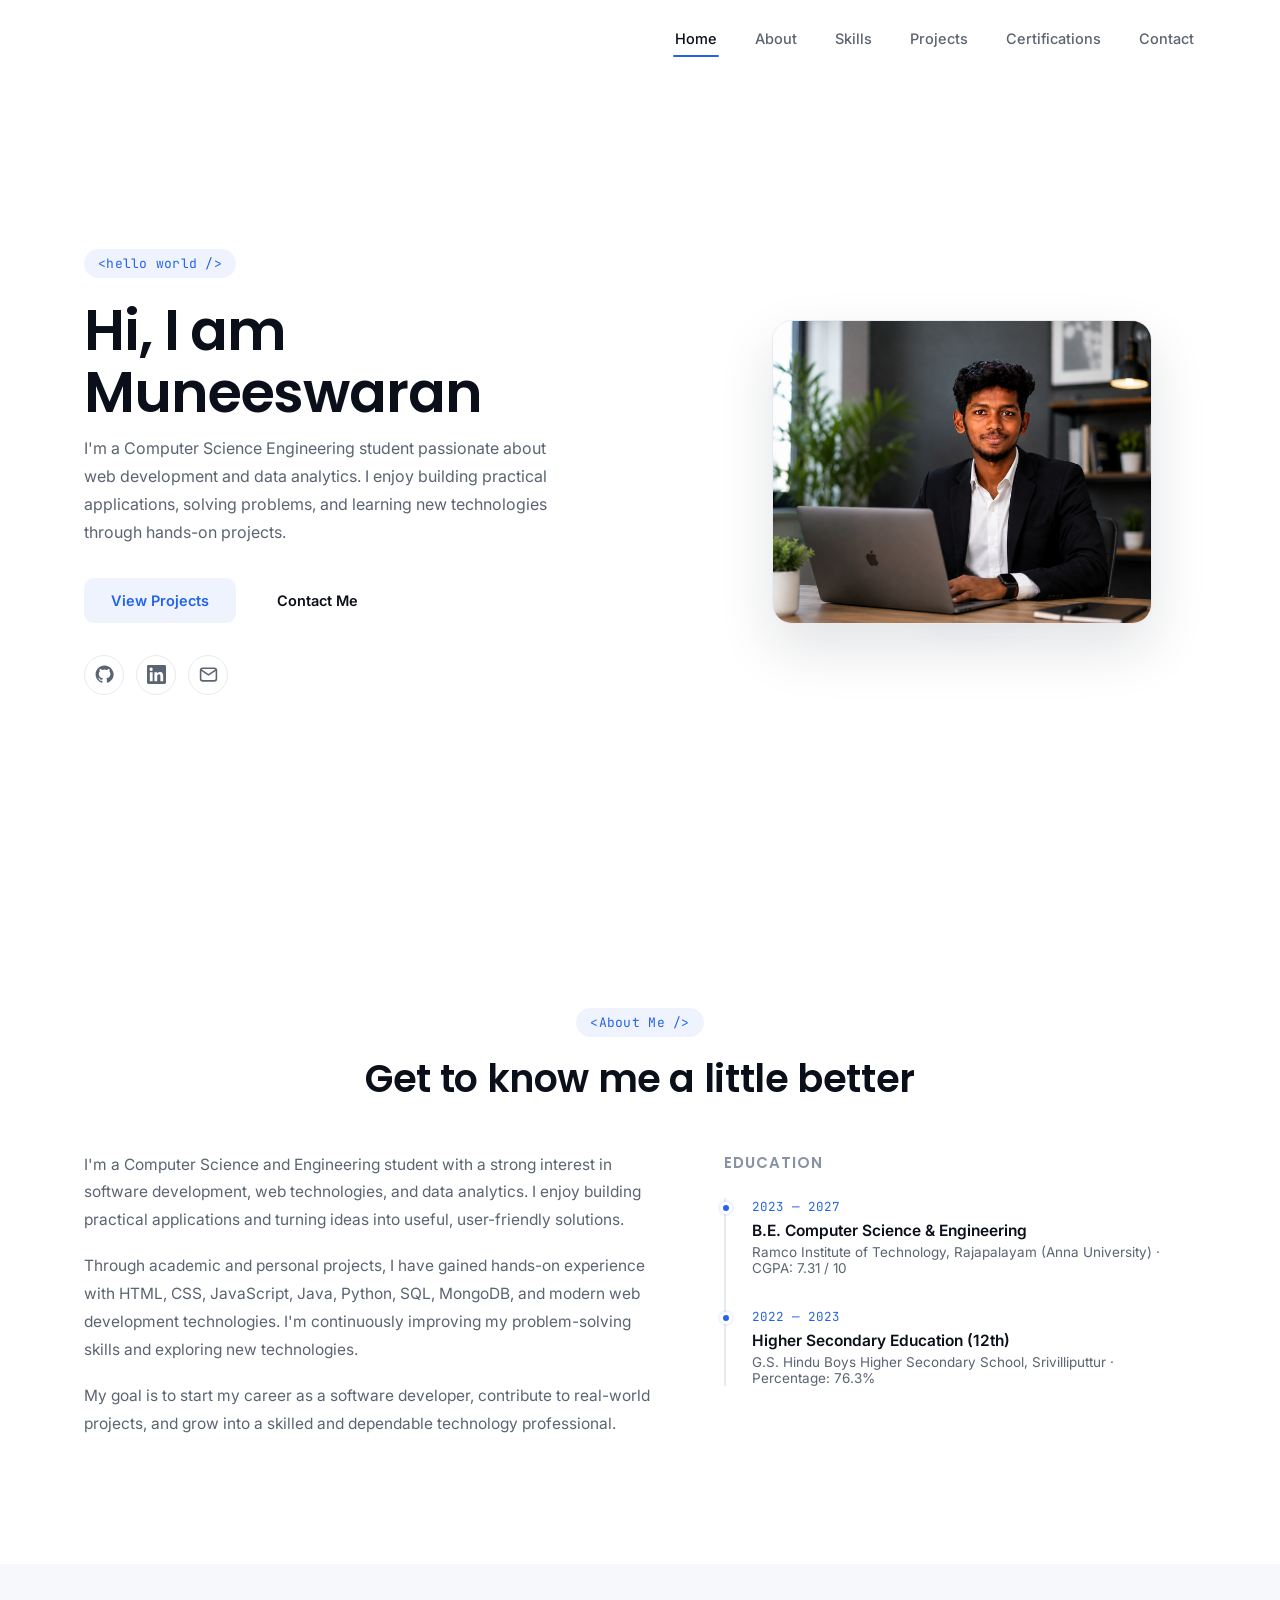
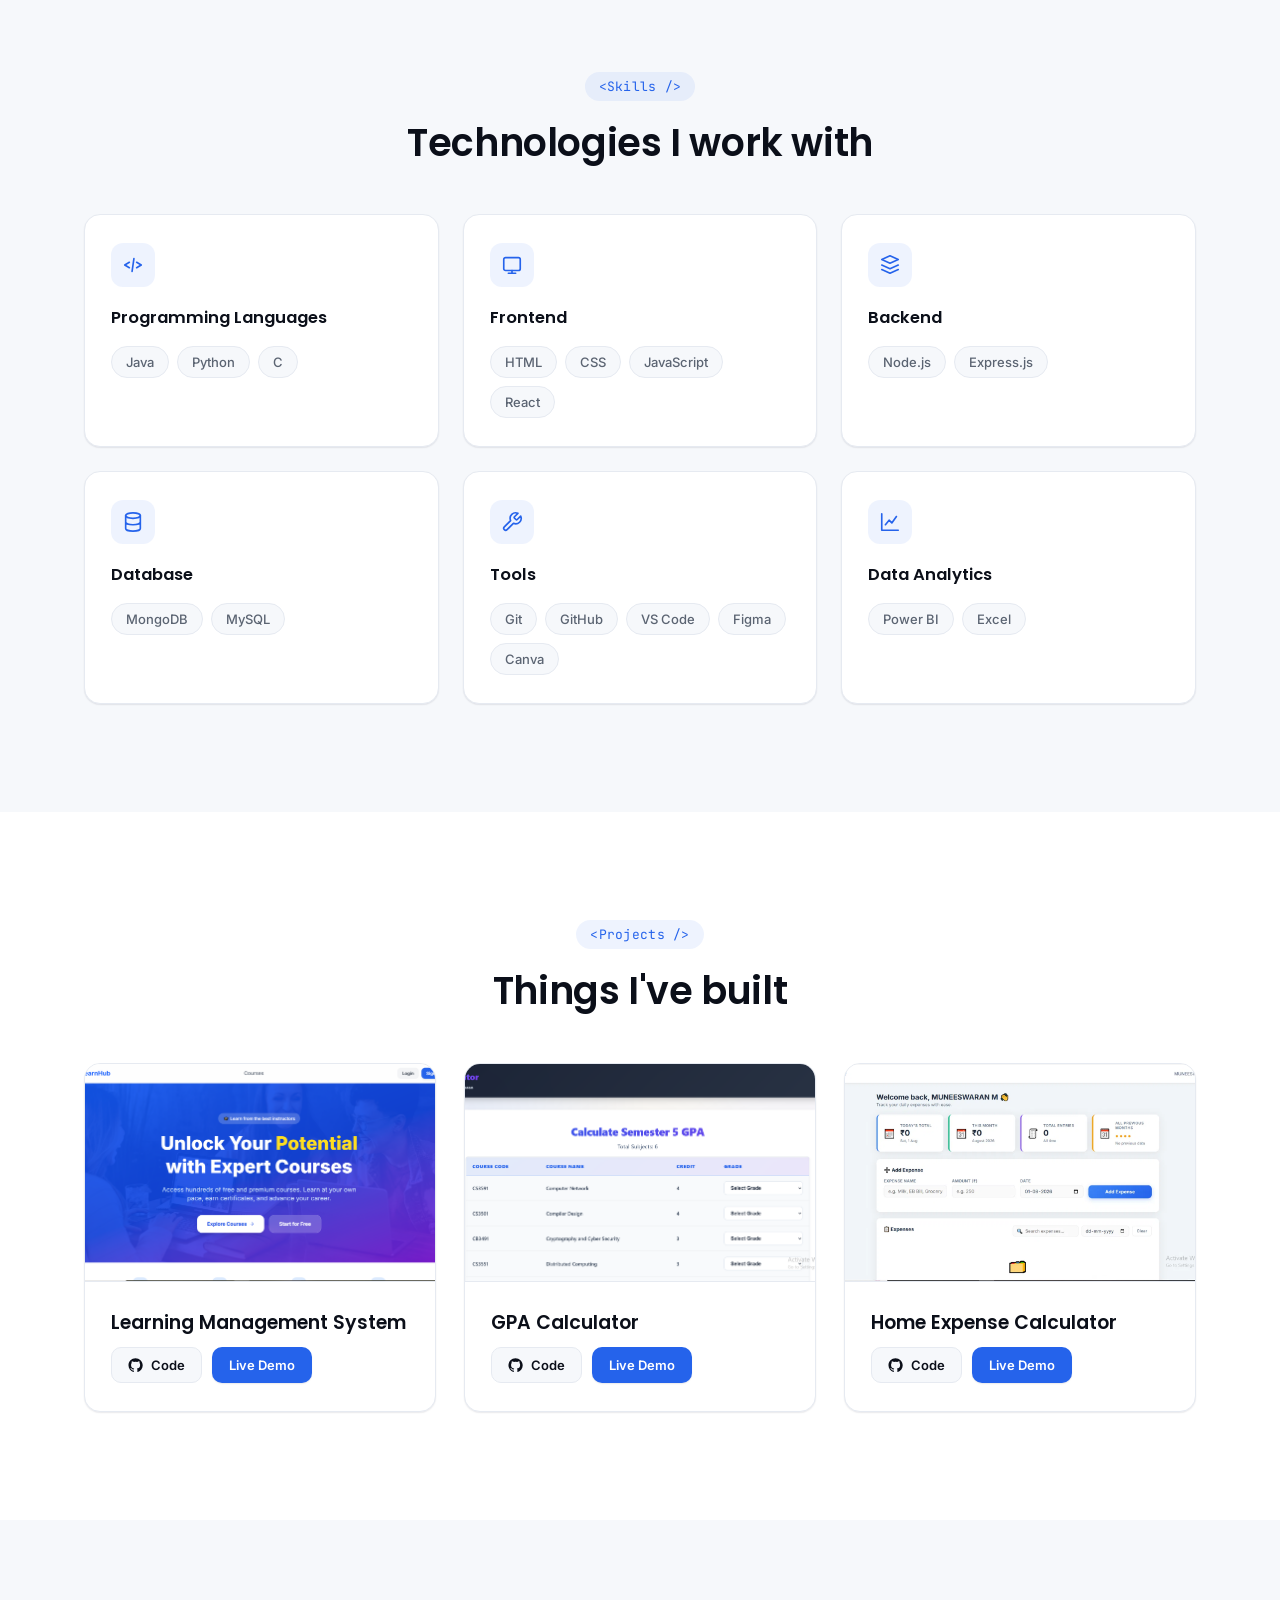
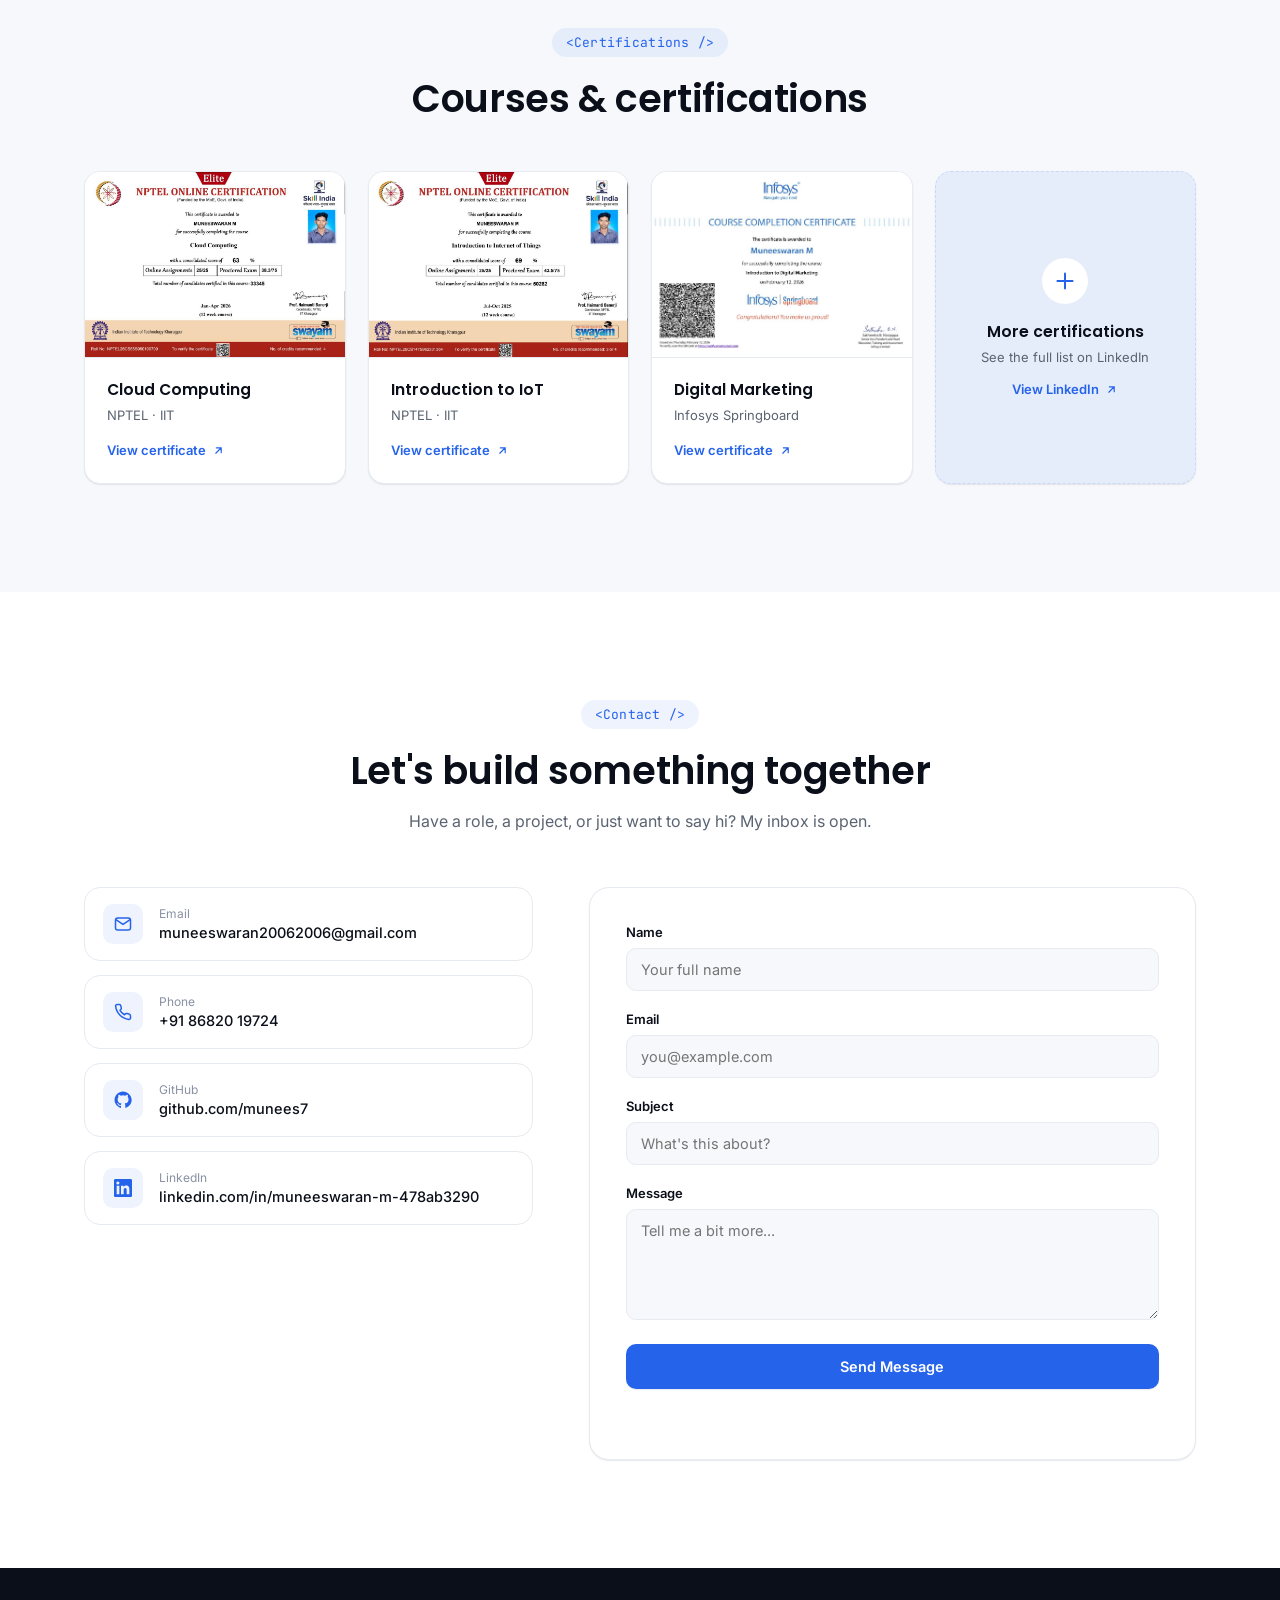
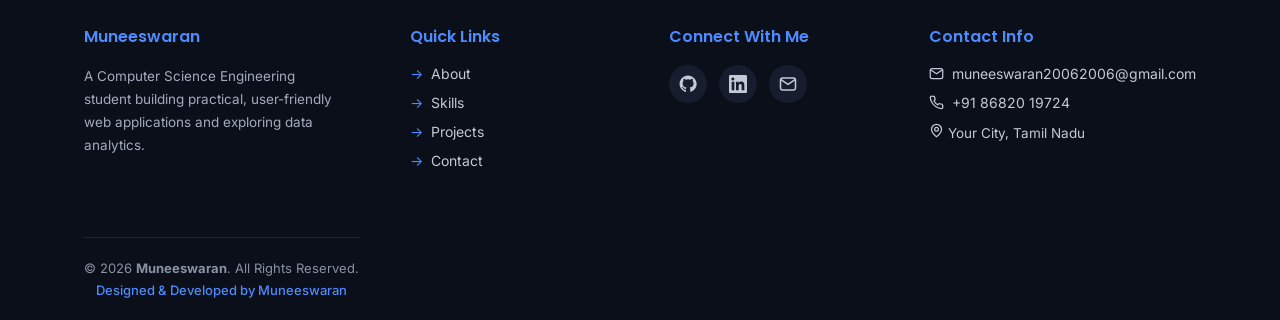
==== portfolio/index.html @ e427db80 "Add portfolio website files" ====
<!DOCTYPE html>
<html lang="en">
<head>
<meta charset="UTF-8">
<meta name="viewport" content="width=device-width, initial-scale=1.0">
<title>Muneeswaran — Full Stack Developer & CSE Student</title>
<meta name="description" content="Portfolio of Muneeswaran, a Computer Science Engineering student and Full Stack Developer working with Java, the MERN stack, and SQL. Explore projects, skills, and certifications.">
<meta name="keywords" content="Muneeswaran, Full Stack Developer, MERN Stack, Java Developer, CSE Student Portfolio">
<meta name="author" content="Muneeswaran">
<meta property="og:title" content="Muneeswaran — Full Stack Developer">
<meta property="og:description" content="Computer Science Engineering student and Full Stack Developer building modern, scalable web applications.">
<meta property="og:type" content="website">

<!-- Fonts -->
<link rel="preconnect" href="https://fonts.googleapis.com">
<link rel="preconnect" href="https://fonts.gstatic.com" crossorigin>
<link href="https://fonts.googleapis.com/css2?family=Poppins:wght@500;600;700&family=Inter:wght@400;500;600;700&family=JetBrains+Mono:wght@400;500&display=swap" rel="stylesheet">

<link rel="icon" href="assets/img/favicon.svg" type="image/svg+xml">
<link rel="stylesheet" href="css/style.css">
</head>
<body>

<!-- Skip link for accessibility -->
<a href="#home" class="skip-link">Skip to content</a>

<!-- ============ NAVBAR ============ -->
<header class="navbar" id="navbar">
  <nav class="nav container">
    <button class="nav-toggle" id="navToggle" aria-label="Toggle navigation menu" aria-expanded="false" aria-controls="navLinks">
      <span></span><span></span><span></span>
    </button>

    <ul class="nav-links" id="navLinks">
      <li><a href="#home" class="nav-link" data-nav>Home</a></li>
      <li><a href="#about" class="nav-link" data-nav>About</a></li>
      <li><a href="#skills" class="nav-link" data-nav>Skills</a></li>
      <li><a href="#projects" class="nav-link" data-nav>Projects</a></li>
      <li><a href="#certifications" class="nav-link" data-nav>Certifications</a></li>
      <li><a href="#contact" class="nav-link" data-nav>Contact</a></li>
    </ul>
  </nav>
</header>

<main id="content">

  <!-- ============ HOME / HERO ============ -->
  <section id="home" class="hero">
    <div class="container hero-grid">
      <div class="hero-content reveal">
        <p class="eyebrow">&lt;hello world /&gt;</p>
        <h1 class="hero-title">Hi, I am Muneeswaran</h1>
        <p class="hero-intro">I'm a Computer Science Engineering student passionate about web development and data analytics. I enjoy building practical applications, solving problems, and learning new technologies through hands-on projects.</p>

        <div class="hero-actions">
          <a href="#projects" class="btn btn-soft">View Projects</a>
          <a href="#contact" class="btn btn-outline">Contact Me</a>
        </div>

        <div class="social-row" aria-label="Social links">
          <a href="https://github.com/munees7" target="_blank" rel="noopener noreferrer" class="social-icon" aria-label="GitHub profile">
            <svg width="19" height="19" viewBox="0 0 24 24" fill="currentColor"><path d="M12 .5C5.73.5.75 5.48.75 11.75c0 5.02 3.26 9.27 7.77 10.77.57.1.78-.25.78-.55v-2.15c-3.16.69-3.83-1.34-3.83-1.34-.52-1.32-1.26-1.67-1.26-1.67-1.03-.7.08-.69.08-.69 1.14.08 1.74 1.17 1.74 1.17 1.01 1.73 2.65 1.23 3.29.94.1-.73.4-1.23.72-1.51-2.52-.29-5.17-1.26-5.17-5.6 0-1.24.44-2.25 1.17-3.04-.12-.29-.51-1.45.11-3.02 0 0 .96-.31 3.14 1.16a10.9 10.9 0 0 1 5.72 0c2.18-1.47 3.14-1.16 3.14-1.16.62 1.57.23 2.73.11 3.02.73.79 1.17 1.8 1.17 3.04 0 4.35-2.65 5.31-5.18 5.59.41.35.77 1.04.77 2.1v3.11c0 .3.2.66.79.55 4.5-1.5 7.76-5.75 7.76-10.77C23.25 5.48 18.27.5 12 .5Z"/></svg>
          </a>
          <a href="https://www.linkedin.com/in/muneeswaran-m-478ab3290" target="_blank" rel="noopener noreferrer" class="social-icon" aria-label="LinkedIn profile" title="Opens LinkedIn — sign in if prompted to view">
            <svg width="19" height="19" viewBox="0 0 24 24" fill="currentColor"><path d="M20.45 20.45h-3.56v-5.57c0-1.33-.02-3.04-1.85-3.04-1.86 0-2.14 1.45-2.14 2.94v5.67H9.34V9h3.42v1.56h.05c.48-.9 1.64-1.85 3.38-1.85 3.6 0 4.27 2.37 4.27 5.46v6.28ZM5.34 7.43a2.07 2.07 0 1 1 0-4.13 2.07 2.07 0 0 1 0 4.13ZM7.12 20.45H3.56V9h3.56v11.45ZM22.22 0H1.77C.8 0 0 .78 0 1.75v20.5C0 23.22.8 24 1.77 24h20.45c.98 0 1.78-.78 1.78-1.75V1.75C24 .78 23.2 0 22.22 0Z"/></svg>
          </a>
          <a href="mailto:muneeswaran20062006@gmail.com" class="social-icon" aria-label="Send an email">
            <svg width="19" height="19" viewBox="0 0 24 24" fill="none" stroke="currentColor" stroke-width="2" stroke-linecap="round" stroke-linejoin="round"><rect x="2" y="4" width="20" height="16" rx="3"/><path d="m3 6.5 9 6 9-6"/></svg>
          </a>
        </div>
      </div>

      <div class="hero-visual reveal">
        <div class="portrait-frame">
          <div class="portrait-blob" aria-hidden="true"></div>
          <div class="portrait-card">
            <img src="muneeswaran image.png" alt="Portrait of Muneeswaran" class="portrait-img">
          </div>
        </div>
      </div>
    </div>
  </section>

  <!-- ============ ABOUT ============ -->
  <section id="about" class="section">
    <div class="container">
      <p class="eyebrow center">&lt;About Me /&gt;</p>
      <h2 class="section-title center">Get to know me a little better</h2>

      <div class="about-grid">
        <div class="about-text reveal">
          <p>I'm a Computer Science and Engineering student with a strong interest in software development, web technologies, and data analytics. I enjoy building practical applications and turning ideas into useful, user-friendly solutions.</p>
          <p>Through academic and personal projects, I have gained hands-on experience with HTML, CSS, JavaScript, Java, Python, SQL, MongoDB, and modern web development technologies. I'm continuously improving my problem-solving skills and exploring new technologies.</p>
          <p>My goal is to start my career as a software developer, contribute to real-world projects, and grow into a skilled and dependable technology professional.</p>
        </div>

        <div class="about-timeline reveal">
          <h3 class="timeline-heading">Education</h3>
          <ol class="timeline">
            <li class="timeline-item">
              <span class="timeline-dot"></span>
              <div class="timeline-content">
                <p class="timeline-date">2023 — 2027</p>
                <p class="timeline-title">B.E. Computer Science &amp; Engineering</p>
                <p class="timeline-sub">Ramco Institute of Technology, Rajapalayam (Anna University) &middot; CGPA: 7.31 / 10</p>
              </div>
            </li>
            <li class="timeline-item">
              <span class="timeline-dot"></span>
              <div class="timeline-content">
                <p class="timeline-date">2022 — 2023</p>
                <p class="timeline-title">Higher Secondary Education (12th)</p>
                <p class="timeline-sub">G.S. Hindu Boys Higher Secondary School, Srivilliputtur &middot; Percentage: 76.3%</p>
              </div>
            </li>

          </ol>
        </div>
      </div>
    </div>
  </section>

  <!-- ============ SKILLS ============ -->
  <section id="skills" class="section section-alt">
    <div class="container">
      <p class="eyebrow center">&lt;Skills /&gt;</p>
      <h2 class="section-title center">Technologies I work with</h2>

      <div class="skills-grid">
        <div class="skill-card reveal">
          <div class="skill-icon">
            <svg width="22" height="22" viewBox="0 0 24 24" fill="none" stroke="currentColor" stroke-width="1.8" stroke-linecap="round" stroke-linejoin="round"><path d="m8 9-5 3 5 3M16 9l5 3-5 3M13 5l-2 14"/></svg>
          </div>
          <h3 class="skill-cat">Programming Languages</h3>
          <div class="tag-row">
            <span class="chip">Java</span>
            <span class="chip">Python</span>
            <span class="chip">C</span>
          </div>
        </div>

        <div class="skill-card reveal">
          <div class="skill-icon">
            <svg width="22" height="22" viewBox="0 0 24 24" fill="none" stroke="currentColor" stroke-width="1.8" stroke-linecap="round" stroke-linejoin="round"><rect x="3" y="4" width="18" height="14" rx="2"/><path d="M8 21h8M12 18v3"/></svg>
          </div>
          <h3 class="skill-cat">Frontend</h3>
          <div class="tag-row">
            <span class="chip">HTML</span>
            <span class="chip">CSS</span>
            <span class="chip">JavaScript</span>
            <span class="chip">React</span>
          </div>
        </div>

        <div class="skill-card reveal">
          <div class="skill-icon">
            <svg width="22" height="22" viewBox="0 0 24 24" fill="none" stroke="currentColor" stroke-width="1.8" stroke-linecap="round" stroke-linejoin="round"><path d="M12 2 3 6l9 4 9-4-9-4ZM3 12l9 4 9-4M3 17l9 4 9-4"/></svg>
          </div>
          <h3 class="skill-cat">Backend</h3>
          <div class="tag-row">
            <span class="chip">Node.js</span>
            <span class="chip">Express.js</span>
          </div>
        </div>

        <div class="skill-card reveal">
          <div class="skill-icon">
            <svg width="22" height="22" viewBox="0 0 24 24" fill="none" stroke="currentColor" stroke-width="1.8" stroke-linecap="round" stroke-linejoin="round"><ellipse cx="12" cy="5" rx="8" ry="3"/><path d="M4 5v14c0 1.66 3.58 3 8 3s8-1.34 8-3V5M4 12c0 1.66 3.58 3 8 3s8-1.34 8-3"/></svg>
          </div>
          <h3 class="skill-cat">Database</h3>
          <div class="tag-row">
            <span class="chip">MongoDB</span>
            <span class="chip">MySQL</span>
          </div>
        </div>

        <div class="skill-card reveal">
          <div class="skill-icon">
            <svg width="22" height="22" viewBox="0 0 24 24" fill="none" stroke="currentColor" stroke-width="1.8" stroke-linecap="round" stroke-linejoin="round"><path d="M14.7 6.3a1 1 0 0 0 0 1.4l1.6 1.6a1 1 0 0 0 1.4 0l3.77-3.77a6 6 0 0 1-7.94 7.94l-6.91 6.91a2.12 2.12 0 0 1-3-3l6.91-6.91a6 6 0 0 1 7.94-7.94Z"/></svg>
          </div>
          <h3 class="skill-cat">Tools</h3>
          <div class="tag-row">
            <span class="chip">Git</span>
            <span class="chip">GitHub</span>
            <span class="chip">VS Code</span>
            <span class="chip">Figma</span>
            <span class="chip">Canva</span>
          </div>
        </div>

        <div class="skill-card reveal">
          <div class="skill-icon">
            <svg width="22" height="22" viewBox="0 0 24 24" fill="none" stroke="currentColor" stroke-width="1.8" stroke-linecap="round" stroke-linejoin="round"><path d="M3 3v18h18M7 15l4-5 3 3 5-7"/></svg>
          </div>
          <h3 class="skill-cat">Data Analytics</h3>
          <div class="tag-row">
            <span class="chip">Power BI</span>
            <span class="chip">Excel</span>
          </div>
        </div>
      </div>
    </div>
  </section>

  <!-- ============ PROJECTS ============ -->
  <section id="projects" class="section">
    <div class="container">
      <p class="eyebrow center">&lt;Projects /&gt;</p>
      <h2 class="section-title center">Things I've built</h2>

      <div class="projects-grid">

        <article class="project-card reveal">
          <div class="project-thumb">
            <img src="assets/img/online-learing-project.png" alt="Screenshot of the Learning Management System project" loading="lazy">
          </div>
          <div class="project-body">
            <h3 class="project-title">Learning Management System</h3>
            <div class="project-links">
              <a href="https://github.com/munees7/online-learning-management-system" target="_blank" rel="noopener noreferrer" class="btn btn-ghost btn-sm">
                <svg width="15" height="15" viewBox="0 0 24 24" fill="currentColor"><path d="M12 .5C5.73.5.75 5.48.75 11.75c0 5.02 3.26 9.27 7.77 10.77.57.1.78-.25.78-.55v-2.15c-3.16.69-3.83-1.34-3.83-1.34-.52-1.32-1.26-1.67-1.26-1.67-1.03-.7.08-.69.08-.69 1.14.08 1.74 1.17 1.74 1.17 1.01 1.73 2.65 1.23 3.29.94.1-.73.4-1.23.72-1.51-2.52-.29-5.17-1.26-5.17-5.6 0-1.24.44-2.25 1.17-3.04-.12-.29-.51-1.45.11-3.02 0 0 .96-.31 3.14 1.16a10.9 10.9 0 0 1 5.72 0c2.18-1.47 3.14-1.16 3.14-1.16.62 1.57.23 2.73.11 3.02.73.79 1.17 1.8 1.17 3.04 0 4.35-2.65 5.31-5.18 5.59.41.35.77 1.04.77 2.1v3.11c0 .3.2.66.79.55 4.5-1.5 7.76-5.75 7.76-10.77C23.25 5.48 18.27.5 12 .5Z"/></svg>
                Code
              </a>
              <a href="https://online-learning-management-system-topaz.vercel.app/" target="_blank" rel="noopener noreferrer" class="btn btn-primary btn-sm">Live Demo</a>
            </div>
          </div>
        </article>

        <article class="project-card reveal">
          <div class="project-thumb">
            <img src="assets/img/project-gpa-calc.jpg" alt="Screenshot of the Anna University GPA Calculator app" loading="lazy">
          </div>
          <div class="project-body">
            <h3 class="project-title">GPA Calculator</h3>
            <div class="project-links">
              <a href="https://github.com/munees7" target="_blank" rel="noopener noreferrer" class="btn btn-ghost btn-sm">
                <svg width="15" height="15" viewBox="0 0 24 24" fill="currentColor"><path d="M12 .5C5.73.5.75 5.48.75 11.75c0 5.02 3.26 9.27 7.77 10.77.57.1.78-.25.78-.55v-2.15c-3.16.69-3.83-1.34-3.83-1.34-.52-1.32-1.26-1.67-1.26-1.67-1.03-.7.08-.69.08-.69 1.14.08 1.74 1.17 1.74 1.17 1.01 1.73 2.65 1.23 3.29.94.1-.73.4-1.23.72-1.51-2.52-.29-5.17-1.26-5.17-5.6 0-1.24.44-2.25 1.17-3.04-.12-.29-.51-1.45.11-3.02 0 0 .96-.31 3.14 1.16a10.9 10.9 0 0 1 5.72 0c2.18-1.47 3.14-1.16 3.14-1.16.62 1.57.23 2.73.11 3.02.73.79 1.17 1.8 1.17 3.04 0 4.35-2.65 5.31-5.18 5.59.41.35.77 1.04.77 2.1v3.11c0 .3.2.66.79.55 4.5-1.5 7.76-5.75 7.76-10.77C23.25 5.48 18.27.5 12 .5Z"/></svg>
                Code
              </a>
              <a href="https://gpacalculatorrit.netlify.app/" target="_blank" rel="noopener noreferrer" class="btn btn-primary btn-sm">Live Demo</a>
            </div>
          </div>
        </article>

        <article class="project-card reveal">
          <div class="project-thumb">
            <img src="assets/img/project-expense-tracker.jpg" alt="Screenshot of the Home Expense Calculator app" loading="lazy">
          </div>
          <div class="project-body">
            <h3 class="project-title">Home Expense Calculator</h3>
            <div class="project-links">
              <a href="https://github.com/munees7/Expense-Calculator" target="_blank" rel="noopener noreferrer" class="btn btn-ghost btn-sm">
                <svg width="15" height="15" viewBox="0 0 24 24" fill="currentColor"><path d="M12 .5C5.73.5.75 5.48.75 11.75c0 5.02 3.26 9.27 7.77 10.77.57.1.78-.25.78-.55v-2.15c-3.16.69-3.83-1.34-3.83-1.34-.52-1.32-1.26-1.67-1.26-1.67-1.03-.7.08-.69.08-.69 1.14.08 1.74 1.17 1.74 1.17 1.01 1.73 2.65 1.23 3.29.94.1-.73.4-1.23.72-1.51-2.52-.29-5.17-1.26-5.17-5.6 0-1.24.44-2.25 1.17-3.04-.12-.29-.51-1.45.11-3.02 0 0 .96-.31 3.14 1.16a10.9 10.9 0 0 1 5.72 0c2.18-1.47 3.14-1.16 3.14-1.16.62 1.57.23 2.73.11 3.02.73.79 1.17 1.8 1.17 3.04 0 4.35-2.65 5.31-5.18 5.59.41.35.77 1.04.77 2.1v3.11c0 .3.2.66.79.55 4.5-1.5 7.76-5.75 7.76-10.77C23.25 5.48 18.27.5 12 .5Z"/></svg>
                Code
              </a>
              <a href="https://expensemm.netlify.app/" target="_blank" rel="noopener noreferrer" class="btn btn-primary btn-sm">Live Demo</a>
            </div>
          </div>
        </article>

      </div>
    </div>
  </section>

  <!-- ============ CERTIFICATIONS ============ -->
  <section id="certifications" class="section section-alt">
    <div class="container">
      <p class="eyebrow center">&lt;Certifications /&gt;</p>
      <h2 class="section-title center">Courses &amp; certifications</h2>

      <div class="cert-grid">
        <div class="cert-card reveal">
          <button type="button" class="cert-thumb" data-cert-img="assets/img/cert-cloud.jpg" data-cert-title="Cloud Computing" data-cert-issuer="NPTEL &middot; IIT" aria-label="View Cloud Computing certificate, full size">
            <img src="assets/img/cert-cloud.jpg" alt="Cloud Computing certificate, awarded by NPTEL / IIT" loading="lazy">
            <span class="cert-thumb-overlay">
              <svg width="18" height="18" viewBox="0 0 24 24" fill="none" stroke="currentColor" stroke-width="2" stroke-linecap="round" stroke-linejoin="round"><path d="M15 3h6v6M9 21H3v-6M21 3l-7 7M3 21l7-7"/></svg>
              Enlarge
            </span>
          </button>
          <div class="cert-body">
            <h3 class="cert-title">Cloud Computing</h3>
            <p class="cert-issuer">NPTEL &middot; IIT</p>
            <button type="button" class="cert-link" data-cert-img="assets/img/cert-cloud.jpg" data-cert-title="Cloud Computing" data-cert-issuer="NPTEL &middot; IIT">View certificate
              <svg width="13" height="13" viewBox="0 0 24 24" fill="none" stroke="currentColor" stroke-width="2.2" stroke-linecap="round" stroke-linejoin="round"><path d="M7 17 17 7M8 7h9v9"/></svg>
            </button>
          </div>
        </div>

        <div class="cert-card reveal">
          <button type="button" class="cert-thumb" data-cert-img="assets/img/cert-iot.jpg" data-cert-title="Introduction to IoT" data-cert-issuer="NPTEL &middot; IIT" aria-label="View Introduction to IoT certificate, full size">
            <img src="assets/img/cert-iot.jpg" alt="Introduction to IoT certificate, awarded by NPTEL / IIT" loading="lazy">
            <span class="cert-thumb-overlay">
              <svg width="18" height="18" viewBox="0 0 24 24" fill="none" stroke="currentColor" stroke-width="2" stroke-linecap="round" stroke-linejoin="round"><path d="M15 3h6v6M9 21H3v-6M21 3l-7 7M3 21l7-7"/></svg>
              Enlarge
            </span>
          </button>
          <div class="cert-body">
            <h3 class="cert-title">Introduction to IoT</h3>
            <p class="cert-issuer">NPTEL &middot; IIT</p>
            <button type="button" class="cert-link" data-cert-img="assets/img/cert-iot.jpg" data-cert-title="Introduction to IoT" data-cert-issuer="NPTEL &middot; IIT">View certificate
              <svg width="13" height="13" viewBox="0 0 24 24" fill="none" stroke="currentColor" stroke-width="2.2" stroke-linecap="round" stroke-linejoin="round"><path d="M7 17 17 7M8 7h9v9"/></svg>
            </button>
          </div>
        </div>

        <div class="cert-card reveal">
          <button type="button" class="cert-thumb" data-cert-img="assets/img/cert-digital-marketing.jpg" data-cert-title="Digital Marketing" data-cert-issuer="Infosys Springboard" aria-label="View Digital Marketing certificate, full size">
            <img src="assets/img/cert-digital-marketing.jpg" alt="Digital Marketing certificate, awarded by Infosys Springboard" loading="lazy">
            <span class="cert-thumb-overlay">
              <svg width="18" height="18" viewBox="0 0 24 24" fill="none" stroke="currentColor" stroke-width="2" stroke-linecap="round" stroke-linejoin="round"><path d="M15 3h6v6M9 21H3v-6M21 3l-7 7M3 21l7-7"/></svg>
              Enlarge
            </span>
          </button>
          <div class="cert-body">
            <h3 class="cert-title">Digital Marketing</h3>
            <p class="cert-issuer">Infosys Springboard</p>
            <button type="button" class="cert-link" data-cert-img="assets/img/cert-digital-marketing.jpg" data-cert-title="Digital Marketing" data-cert-issuer="Infosys Springboard">View certificate
              <svg width="13" height="13" viewBox="0 0 24 24" fill="none" stroke="currentColor" stroke-width="2.2" stroke-linecap="round" stroke-linejoin="round"><path d="M7 17 17 7M8 7h9v9"/></svg>
            </button>
          </div>
        </div>

        <div class="cert-card cert-card-more reveal">
          <div class="cert-more-icon">
            <svg width="26" height="26" viewBox="0 0 24 24" fill="none" stroke="currentColor" stroke-width="1.8" stroke-linecap="round" stroke-linejoin="round"><path d="M12 5v14M5 12h14"/></svg>
          </div>
          <div class="cert-body cert-body-center">
            <h3 class="cert-title">More certifications</h3>
            <p class="cert-issuer">See the full list on LinkedIn</p>
            <a href="https://www.linkedin.com/in/muneeswaran-m-478ab3290" target="_blank" rel="noopener noreferrer" class="cert-link" title="Opens LinkedIn — sign in if prompted to view">View LinkedIn
              <svg width="13" height="13" viewBox="0 0 24 24" fill="none" stroke="currentColor" stroke-width="2.2" stroke-linecap="round" stroke-linejoin="round"><path d="M7 17 17 7M8 7h9v9"/></svg>
            </a>
          </div>
        </div>
      </div>
    </div>
  </section>

  <!-- ============ CERTIFICATE LIGHTBOX ============ -->
  <div class="lightbox" id="certLightbox" aria-hidden="true">
    <div class="lightbox-backdrop" data-lightbox-close></div>
    <div class="lightbox-panel" role="dialog" aria-modal="true" aria-labelledby="lightboxTitle">
      <button type="button" class="lightbox-close" data-lightbox-close aria-label="Close certificate preview">
        <svg width="18" height="18" viewBox="0 0 24 24" fill="none" stroke="currentColor" stroke-width="2" stroke-linecap="round" stroke-linejoin="round"><path d="M6 6l12 12M18 6 6 18"/></svg>
      </button>
      <img src="" alt="" class="lightbox-img" id="lightboxImg">
      <div class="lightbox-caption">
        <p class="lightbox-title" id="lightboxTitle"></p>
        <p class="lightbox-issuer" id="lightboxIssuer"></p>
      </div>
    </div>
  </div>

  <!-- ============ CONTACT ============ -->
  <section id="contact" class="section">
    <div class="container">
      <p class="eyebrow center">&lt;Contact /&gt;</p>
      <h2 class="section-title center">Let's build something together</h2>
      <p class="section-sub center">Have a role, a project, or just want to say hi? My inbox is open.</p>

      <div class="contact-grid">
        <div class="contact-info reveal">
          <a href="mailto:muneeswaran20062006@gmail.com" class="contact-row">
            <span class="contact-icon">
              <svg width="18" height="18" viewBox="0 0 24 24" fill="none" stroke="currentColor" stroke-width="2" stroke-linecap="round" stroke-linejoin="round"><rect x="2" y="4" width="20" height="16" rx="3"/><path d="m3 6.5 9 6 9-6"/></svg>
            </span>
            <span>
              <span class="contact-label">Email</span>
              <span class="contact-value">muneeswaran20062006@gmail.com</span>
            </span>
          </a>

          <a href="tel:+918682019724" class="contact-row">
            <span class="contact-icon">
              <svg width="18" height="18" viewBox="0 0 24 24" fill="none" stroke="currentColor" stroke-width="2" stroke-linecap="round" stroke-linejoin="round"><path d="M22 16.9v3a2 2 0 0 1-2.2 2 19.8 19.8 0 0 1-8.6-3.1 19.5 19.5 0 0 1-6-6 19.8 19.8 0 0 1-3.1-8.6A2 2 0 0 1 4.1 2h3a2 2 0 0 1 2 1.7c.1.9.3 1.8.6 2.7a2 2 0 0 1-.5 2.1L8 9.7a16 16 0 0 0 6 6l1.2-1.2a2 2 0 0 1 2.1-.5c.9.3 1.8.5 2.7.6a2 2 0 0 1 1.7 2Z"/></svg>
            </span>
            <span>
              <span class="contact-label">Phone</span>
              <span class="contact-value">+91 86820 19724</span>
            </span>
          </a>

          <a href="https://github.com/munees7" target="_blank" rel="noopener noreferrer" class="contact-row">
            <span class="contact-icon">
              <svg width="18" height="18" viewBox="0 0 24 24" fill="currentColor"><path d="M12 .5C5.73.5.75 5.48.75 11.75c0 5.02 3.26 9.27 7.77 10.77.57.1.78-.25.78-.55v-2.15c-3.16.69-3.83-1.34-3.83-1.34-.52-1.32-1.26-1.67-1.26-1.67-1.03-.7.08-.69.08-.69 1.14.08 1.74 1.17 1.74 1.17 1.01 1.73 2.65 1.23 3.29.94.1-.73.4-1.23.72-1.51-2.52-.29-5.17-1.26-5.17-5.6 0-1.24.44-2.25 1.17-3.04-.12-.29-.51-1.45.11-3.02 0 0 .96-.31 3.14 1.16a10.9 10.9 0 0 1 5.72 0c2.18-1.47 3.14-1.16 3.14-1.16.62 1.57.23 2.73.11 3.02.73.79 1.17 1.8 1.17 3.04 0 4.35-2.65 5.31-5.18 5.59.41.35.77 1.04.77 2.1v3.11c0 .3.2.66.79.55 4.5-1.5 7.76-5.75 7.76-10.77C23.25 5.48 18.27.5 12 .5Z"/></svg>
            </span>
            <span>
              <span class="contact-label">GitHub</span>
              <span class="contact-value">github.com/munees7</span>
            </span>
          </a>

          <a href="https://www.linkedin.com/in/muneeswaran-m-478ab3290" target="_blank" rel="noopener noreferrer" class="contact-row" title="Opens LinkedIn — sign in if prompted to view">
            <span class="contact-icon">
              <svg width="18" height="18" viewBox="0 0 24 24" fill="currentColor"><path d="M20.45 20.45h-3.56v-5.57c0-1.33-.02-3.04-1.85-3.04-1.86 0-2.14 1.45-2.14 2.94v5.67H9.34V9h3.42v1.56h.05c.48-.9 1.64-1.85 3.38-1.85 3.6 0 4.27 2.37 4.27 5.46v6.28ZM5.34 7.43a2.07 2.07 0 1 1 0-4.13 2.07 2.07 0 0 1 0 4.13ZM7.12 20.45H3.56V9h3.56v11.45ZM22.22 0H1.77C.8 0 0 .78 0 1.75v20.5C0 23.22.8 24 1.77 24h20.45c.98 0 1.78-.78 1.78-1.75V1.75C24 .78 23.2 0 22.22 0Z"/></svg>
            </span>
            <span>
              <span class="contact-label">LinkedIn</span>
              <span class="contact-value">linkedin.com/in/muneeswaran-m-478ab3290</span>
            </span>
          </a>
        </div>

        <form class="contact-form reveal" id="contactForm" action="https://formspree.io/f/mlgqklqo" method="POST" novalidate>
          <div class="form-row">
            <label for="name">Name</label>
            <input type="text" id="name" name="name" placeholder="Your full name" required>
          </div>
          <div class="form-row">
            <label for="email">Email</label>
            <input type="email" id="email" name="email" placeholder="you@example.com" required>
          </div>
          <div class="form-row">
            <label for="subject">Subject</label>
            <input type="text" id="subject" name="subject" placeholder="What's this about?" required>
          </div>
          <div class="form-row">
            <label for="message">Message</label>
            <textarea id="message" name="message" rows="5" placeholder="Tell me a bit more..." required></textarea>
          </div>

          <!-- Honeypot field for basic spam protection, hidden from real users -->
          <div class="form-honeypot" aria-hidden="true">
            <label for="website">Website</label>
            <input type="text" id="website" name="website" tabindex="-1" autocomplete="off">
          </div>

          <button type="submit" class="btn btn-primary btn-full" id="formSubmit">
            <span class="btn-text">Send Message</span>
          </button>

          <p class="form-status" id="formStatus" role="status" aria-live="polite"></p>
        </form>
      </div>
    </div>
  </section>

</main>

<!-- ============ FOOTER ============ -->
<footer class="footer">
  <div class="container footer-inner">
    <div class="footer-grid">
      <div class="footer-col footer-brand">
        <p class="footer-heading footer-logo">Muneeswaran</p>
        <p class="footer-tagline">A Computer Science Engineering student building practical, user-friendly web applications and exploring data analytics.</p>
      </div>

      <div class="footer-col">
        <p class="footer-heading">Quick Links</p>
        <a href="#about"><span class="footer-arrow">&rarr;</span> About</a>
        <a href="#skills"><span class="footer-arrow">&rarr;</span> Skills</a>
        <a href="#projects"><span class="footer-arrow">&rarr;</span> Projects</a>
        <a href="#contact"><span class="footer-arrow">&rarr;</span> Contact</a>
      </div>

      <div class="footer-col">
        <p class="footer-heading">Connect With Me</p>
        <div class="footer-social-row">
          <a href="https://github.com/munees7" target="_blank" rel="noopener noreferrer" class="footer-social-icon" aria-label="GitHub">
            <svg width="18" height="18" viewBox="0 0 24 24" fill="currentColor"><path d="M12 .5C5.73.5.75 5.48.75 11.75c0 5.02 3.26 9.27 7.77 10.77.57.1.78-.25.78-.55v-2.15c-3.16.69-3.83-1.34-3.83-1.34-.52-1.32-1.26-1.67-1.26-1.67-1.03-.7.08-.69.08-.69 1.14.08 1.74 1.17 1.74 1.17 1.01 1.73 2.65 1.23 3.29.94.1-.73.4-1.23.72-1.51-2.52-.29-5.17-1.26-5.17-5.6 0-1.24.44-2.25 1.17-3.04-.12-.29-.51-1.45.11-3.02 0 0 .96-.31 3.14 1.16a10.9 10.9 0 0 1 5.72 0c2.18-1.47 3.14-1.16 3.14-1.16.62 1.57.23 2.73.11 3.02.73.79 1.17 1.8 1.17 3.04 0 4.35-2.65 5.31-5.18 5.59.41.35.77 1.04.77 2.1v3.11c0 .3.2.66.79.55 4.5-1.5 7.76-5.75 7.76-10.77C23.25 5.48 18.27.5 12 .5Z"/></svg>
          </a>
          <a href="https://www.linkedin.com/in/muneeswaran-m-478ab3290" target="_blank" rel="noopener noreferrer" class="footer-social-icon" aria-label="LinkedIn" title="Opens LinkedIn — sign in if prompted to view">
            <svg width="18" height="18" viewBox="0 0 24 24" fill="currentColor"><path d="M20.45 20.45h-3.56v-5.57c0-1.33-.02-3.04-1.85-3.04-1.86 0-2.14 1.45-2.14 2.94v5.67H9.34V9h3.42v1.56h.05c.48-.9 1.64-1.85 3.38-1.85 3.6 0 4.27 2.37 4.27 5.46v6.28ZM5.34 7.43a2.07 2.07 0 1 1 0-4.13 2.07 2.07 0 0 1 0 4.13ZM7.12 20.45H3.56V9h3.56v11.45ZM22.22 0H1.77C.8 0 0 .78 0 1.75v20.5C0 23.22.8 24 1.77 24h20.45c.98 0 1.78-.78 1.78-1.75V1.75C24 .78 23.2 0 22.22 0Z"/></svg>
          </a>
          <a href="mailto:muneeswaran20062006@gmail.com" class="footer-social-icon" aria-label="Email">
            <svg width="18" height="18" viewBox="0 0 24 24" fill="none" stroke="currentColor" stroke-width="2" stroke-linecap="round" stroke-linejoin="round"><rect x="2" y="4" width="20" height="16" rx="3"/><path d="m3 6.5 9 6 9-6"/></svg>
          </a>
        </div>
      </div>

      <div class="footer-col">
        <p class="footer-heading">Contact Info</p>
        <a href="mailto:muneeswaran20062006@gmail.com" class="footer-contact-row">
          <svg width="15" height="15" viewBox="0 0 24 24" fill="none" stroke="currentColor" stroke-width="2" stroke-linecap="round" stroke-linejoin="round"><rect x="2" y="4" width="20" height="16" rx="3"/><path d="m3 6.5 9 6 9-6"/></svg>
          muneeswaran20062006@gmail.com
        </a>
        <a href="tel:+918682019724" class="footer-contact-row">
          <svg width="15" height="15" viewBox="0 0 24 24" fill="none" stroke="currentColor" stroke-width="2" stroke-linecap="round" stroke-linejoin="round"><path d="M22 16.9v3a2 2 0 0 1-2.2 2 19.8 19.8 0 0 1-8.6-3.1 19.5 19.5 0 0 1-6-6 19.8 19.8 0 0 1-3.1-8.6A2 2 0 0 1 4.1 2h3a2 2 0 0 1 2 1.7c.1.9.3 1.8.6 2.7a2 2 0 0 1-.5 2.1L8 9.7a16 16 0 0 0 6 6l1.2-1.2a2 2 0 0 1 2.1-.5c.9.3 1.8.5 2.7.6a2 2 0 0 1 1.7 2Z"/></svg>
          +91 86820 19724
        </a>
        <p class="footer-contact-row">
          <svg width="15" height="15" viewBox="0 0 24 24" fill="none" stroke="currentColor" stroke-width="2" stroke-linecap="round" stroke-linejoin="round"><path d="M20 10c0 6-8 12-8 12s-8-6-8-12a8 8 0 0 1 16 0Z"/><circle cx="12" cy="10" r="3"/></svg>
          Your City, Tamil Nadu
        </p>
      </div>
    </div>

    <div class="footer-bottom">
      <p>&copy; 2026 <strong>Muneeswaran</strong>. All Rights Reserved.</p>
      <p class="footer-subtag">Designed &amp; Developed by Muneeswaran</p>
    </div>
  </div>
</footer>

<script src="js/script.js"></script>
</body>
</html>
---- portfolio/css/style.css ----
/* =========================================================
   MUNEESWARAN — PORTFOLIO STYLESHEET
   Design tokens live in :root and [data-theme="dark"]
   ========================================================= */

:root {
  /* Colors — light */
  --bg: #ffffff;
  --bg-alt: #f6f8fb;
  --surface: #ffffff;
  --border: #e6eaf1;
  --text: #0b0f19;
  --text-muted: #5b6472;
  --text-faint: #8992a3;
  --accent: #2563eb;
  --accent-dark: #1d4ed8;
  --accent-soft: rgba(37, 99, 235, 0.08);
  --accent-soft-strong: rgba(37, 99, 235, 0.14);

  /* Shadows */
  --shadow-sm: 0 1px 2px rgba(15, 23, 42, 0.05), 0 1px 1px rgba(15, 23, 42, 0.04);
  --shadow-md: 0 10px 28px rgba(15, 23, 42, 0.07);
  --shadow-lg: 0 24px 56px rgba(15, 23, 42, 0.12);

  /* Radii */
  --radius-sm: 10px;
  --radius-md: 16px;
  --radius-lg: 20px;
  --radius-full: 999px;

  /* Type */
  --font-display: 'Poppins', 'Inter', sans-serif;
  --font-body: 'Inter', sans-serif;
  --font-mono: 'JetBrains Mono', ui-monospace, 'SFMono-Regular', monospace;

  /* Layout */
  --container-w: 1160px;
  --nav-h: 76px;

  color-scheme: light;
}

/* Dark mode removed */

/* =========================== RESET =========================== */
*, *::before, *::after { box-sizing: border-box; }
html { scroll-behavior: smooth; }
body {
  margin: 0;
  font-family: var(--font-body);
  background: var(--bg);
  color: var(--text);
  -webkit-font-smoothing: antialiased;
  -moz-osx-font-smoothing: grayscale;
  transition: background 0.3s ease, color 0.3s ease;
}
img { max-width: 100%; display: block; }
a { color: inherit; text-decoration: none; }
ul, ol { list-style: none; margin: 0; padding: 0; }
button { font-family: inherit; cursor: pointer; }
h1, h2, h3 { font-family: var(--font-display); margin: 0; color: var(--text); }
p { margin: 0; }

.skip-link {
  position: absolute;
  left: -999px;
  top: 0;
  background: var(--accent);
  color: #fff;
  padding: 10px 16px;
  border-radius: var(--radius-sm);
  z-index: 999;
}
.skip-link:focus { left: 16px; top: 16px; }

:focus-visible {
  outline: 2px solid var(--accent);
  outline-offset: 3px;
  border-radius: 4px;
}

@media (prefers-reduced-motion: reduce) {
  html { scroll-behavior: auto; }
  *, *::before, *::after {
    animation-duration: 0.001ms !important;
    animation-iteration-count: 1 !important;
    transition-duration: 0.001ms !important;
    scroll-behavior: auto !important;
  }
}

.container {
  max-width: var(--container-w);
  margin: 0 auto;
  padding: 0 24px;
}

/* =========================== SHARED TEXT =========================== */
.eyebrow {
  font-family: var(--font-mono);
  font-size: 13px;
  letter-spacing: 0.02em;
  color: var(--accent);
  background: var(--accent-soft);
  display: inline-block;
  padding: 6px 14px;
  border-radius: var(--radius-full);
  margin: 0 0 18px;
}
.eyebrow.center { display: block; width: fit-content; margin-left: auto; margin-right: auto; }

.section-title {
  font-size: clamp(28px, 3.4vw, 38px);
  font-weight: 600;
  letter-spacing: -0.01em;
  line-height: 1.25;
  margin-bottom: 16px;
}
.section-title.center { text-align: center; }

.section-sub {
  color: var(--text-muted);
  font-size: 16px;
  max-width: 520px;
  margin: 0 auto 56px;
}
.section-sub.center { text-align: center; }

.text-accent { color: var(--accent); }

/* =========================== BUTTONS =========================== */
.btn {
  display: inline-flex;
  align-items: center;
  justify-content: center;
  gap: 8px;
  padding: 13px 26px;
  border-radius: var(--radius-sm);
  font-size: 14.5px;
  font-weight: 600;
  border: 1px solid transparent;
  transition: transform 0.15s ease, box-shadow 0.15s ease, background 0.15s ease, border-color 0.15s ease;
  white-space: nowrap;
}
.btn:hover { transform: translateY(-2px); }
.btn:active { transform: translateY(0); }

.btn-primary {
  background: var(--accent);
  color: #fff;
  box-shadow: var(--shadow-sm);
}
.btn-primary:hover {
  background: var(--accent-dark);
  box-shadow: 0 12px 24px rgba(37, 99, 235, 0.25);
}

.btn-soft {
  background: var(--accent-soft);
  color: var(--accent);
  border-color: transparent;
}
.btn-soft:hover {
  background: var(--accent-soft-strong);
  color: var(--accent-dark);
}

.btn-ghost {
  background: var(--bg-alt);
  color: var(--text);
  border-color: var(--border);
}
.btn-ghost:hover { border-color: var(--accent); color: var(--accent); }

.btn-sm { padding: 9px 16px; font-size: 13px; }
.btn-full { width: 100%; }

/* =========================== CHIPS / TAGS =========================== */
.tag-row { display: flex; flex-wrap: wrap; gap: 8px; }
.chip {
  font-size: 13px;
  font-weight: 500;
  padding: 7px 14px;
  border-radius: var(--radius-full);
  background: var(--bg-alt);
  border: 1px solid var(--border);
  color: var(--text-muted);
}
.chip-mono { font-family: var(--font-mono); font-size: 12.5px; color: var(--accent); background: var(--accent-soft); border-color: transparent; }
.chip-sm { padding: 5px 12px; font-size: 12px; }

/* =========================== NAVBAR =========================== */
.navbar {
  position: fixed;
  top: 0; left: 0; right: 0;
  height: var(--nav-h);
  display: flex;
  align-items: center;
  background: transparent;
  z-index: 500;
  transition: background 0.25s ease, box-shadow 0.25s ease, backdrop-filter 0.25s ease, border-color 0.25s ease;
  border-bottom: 1px solid transparent;
}
.navbar.scrolled {
  background: rgba(255, 255, 255, 0.78);
  backdrop-filter: blur(14px);
  -webkit-backdrop-filter: blur(14px);
  box-shadow: var(--shadow-sm);
  border-bottom: 1px solid var(--border);
}
/* [data-theme="dark"] navbar rule removed */

.nav { display: flex; align-items: center; justify-content: space-between; width: 100%; }

.logo {
  font-family: var(--font-display);
  font-weight: 600;
  font-size: 19px;
  color: var(--text);
}
.logo-dot { color: var(--accent); }

.nav-links {
  display: flex;
  align-items: center;
  gap: 34px;
  margin-left: auto;
}
.nav-link {
  position: relative;
  font-size: 14.5px;
  font-weight: 500;
  color: var(--text-muted);
  padding: 6px 2px;
  transition: color 0.2s ease;
}
.nav-link::after {
  content: "";
  position: absolute;
  left: 0; bottom: -4px;
  width: 0;
  height: 2px;
  background: var(--accent);
  border-radius: 2px;
  transition: width 0.25s ease;
}
.nav-link:hover { color: var(--text); }
.nav-link.active { color: var(--text); }
.nav-link.active::after { width: 100%; }

.theme-toggle {
  width: 38px; height: 38px;
  border-radius: 50%;
  border: 1px solid var(--border);
  background: var(--surface);
  color: var(--text);
  display: flex; align-items: center; justify-content: center;
  margin-left: 22px;
  flex-shrink: 0;
}
.theme-toggle:hover { border-color: var(--accent); color: var(--accent); }
.icon-moon { display: none; }

.nav-toggle {
  display: none;
  flex-direction: column;
  justify-content: center;
  gap: 5px;
  width: 38px; height: 38px;
  background: transparent;
  border: none;
  order: 3;
}
.nav-toggle span {
  width: 22px; height: 2px;
  background: var(--text);
  border-radius: 2px;
  transition: transform 0.25s ease, opacity 0.25s ease;
}
.nav-toggle[aria-expanded="true"] span:nth-child(1) { transform: translateY(7px) rotate(45deg); }
.nav-toggle[aria-expanded="true"] span:nth-child(2) { opacity: 0; }
.nav-toggle[aria-expanded="true"] span:nth-child(3) { transform: translateY(-7px) rotate(-45deg); }

/* =========================== HERO =========================== */
.hero {
  padding: calc(var(--nav-h) + 64px) 0 96px;
  min-height: 100vh;
  display: flex;
  align-items: center;
  background: var(--bg);
}
.hero-grid {
  display: grid;
  grid-template-columns: 1.05fr 0.85fr;
  gap: 64px;
  align-items: center;
}

.hero-title {
  font-size: clamp(38px, 5vw, 56px);
  font-weight: 600;
  letter-spacing: -0.02em;
  line-height: 1.1;
  margin: 4px 0 10px;
}
.hero-role {
  font-size: 18px;
  color: var(--text-muted);
  font-weight: 500;
  margin: 2px 0;
}
.hero-role-strong { color: var(--text); font-weight: 600; margin-bottom: 18px; }

.hero-content .tag-row { margin: 4px 0 24px; }

.hero-intro {
  font-size: 16px;
  line-height: 1.75;
  color: var(--text-muted);
  max-width: 490px;
  margin-bottom: 32px;
}

.hero-actions { display: flex; flex-wrap: wrap; gap: 14px; margin-bottom: 32px; }

.social-row { display: flex; gap: 12px; }
.social-icon {
  width: 40px; height: 40px;
  border-radius: 50%;
  border: 1px solid var(--border);
  display: flex; align-items: center; justify-content: center;
  color: var(--text-muted);
  transition: color 0.2s ease, border-color 0.2s ease, transform 0.2s ease;
}
.social-icon:hover { color: var(--accent); border-color: var(--accent); transform: translateY(-2px); }

.hero-visual { display: flex; justify-content: center; }
.portrait-frame { position: relative; width: min(100%, 380px); }
.portrait-blob {
  position: absolute;
  inset: -30px -30px auto auto;
  width: 300px; height: 300px;
  top: 40px; right: -10px;
  background: radial-gradient(circle at 30% 30%, var(--accent-soft-strong), transparent 70%);
  filter: blur(6px);
  border-radius: 50%;
  z-index: 0;
}
.portrait-card {
  position: relative;
  z-index: 1;
  border-radius: var(--radius-lg);
  overflow: hidden;
  box-shadow: var(--shadow-lg);
  border: 1px solid var(--border);
  background: var(--surface);
}
.portrait-img { width: 100%; height: auto; }

/* =========================== SECTIONS =========================== */
.section { padding: 108px 0; }
.section-alt { background: var(--bg-alt); }

/* =========================== ABOUT =========================== */
.about-grid {
  display: grid;
  grid-template-columns: 1.1fr 0.9fr;
  gap: 64px;
  margin-top: 48px;
  align-items: start;
}
.about-text p {
  color: var(--text-muted);
  line-height: 1.8;
  font-size: 15.5px;
  margin-bottom: 18px;
}
.about-text strong { color: var(--text); }

.timeline-heading {
  font-size: 15px;
  font-weight: 600;
  text-transform: uppercase;
  letter-spacing: 0.06em;
  color: var(--text-faint);
  margin-bottom: 24px;
}
.timeline { position: relative; padding-left: 26px; border-left: 2px solid var(--border); }
.timeline-item { position: relative; padding-bottom: 32px; }
.timeline-item:last-child { padding-bottom: 0; }
.timeline-dot {
  position: absolute;
  left: -32px; top: 4px;
  width: 12px; height: 12px;
  border-radius: 50%;
  background: var(--accent);
  border: 3px solid var(--bg);
  box-shadow: 0 0 0 2px var(--accent-soft);
}
.timeline-date {
  font-family: var(--font-mono);
  font-size: 12.5px;
  color: var(--accent);
  margin-bottom: 6px;
}
.timeline-title { font-weight: 600; font-size: 15.5px; margin-bottom: 4px; }
.timeline-sub { font-size: 13.5px; color: var(--text-muted); }

.timeline-percentage {
  margin-top: 4px;
  color: var(--accent);
  font-weight: 600;
}

/* =========================== SKILLS =========================== */
.skills-grid {
  display: grid;
  grid-template-columns: repeat(3, 1fr);
  gap: 24px;
  margin-top: 48px;
}
.skill-card {
  background: var(--surface);
  border: 1px solid var(--border);
  border-radius: var(--radius-md);
  padding: 28px 26px;
  box-shadow: var(--shadow-sm);
  transition: transform 0.25s ease, box-shadow 0.25s ease, border-color 0.25s ease;
}
.skill-card:hover { transform: translateY(-4px); box-shadow: var(--shadow-md); border-color: var(--accent-soft-strong); }
.skill-icon {
  width: 44px; height: 44px;
  border-radius: 12px;
  background: var(--accent-soft);
  color: var(--accent);
  display: flex; align-items: center; justify-content: center;
  margin-bottom: 18px;
}
.skill-cat { font-size: 16.5px; font-weight: 600; margin-bottom: 16px; }

/* =========================== PROJECTS =========================== */
.projects-grid {
  display: grid;
  grid-template-columns: repeat(3, 1fr);
  gap: 28px;
  margin-top: 48px;
}
.project-card {
  background: var(--surface);
  border: 1px solid var(--border);
  border-radius: var(--radius-md);
  overflow: hidden;
  box-shadow: var(--shadow-sm);
  transition: transform 0.3s ease, box-shadow 0.3s ease;
}
.project-card:hover { transform: translateY(-6px); box-shadow: var(--shadow-lg); }
.project-thumb {
  aspect-ratio: 16 / 10;
  overflow: hidden;
  border-bottom: 1px solid var(--border);
  background: var(--bg-alt);
}
.project-thumb img { width: 100%; height: 100%; object-fit: cover; transition: transform 0.4s ease; }
.project-card:hover .project-thumb img { transform: scale(1.035); }

.project-body { padding: 26px 26px 28px; }
.project-title { font-size: 19px; font-weight: 600; margin-bottom: 10px; }
.project-desc { font-size: 14.5px; line-height: 1.7; color: var(--text-muted); margin-bottom: 18px; }
.project-body .tag-row { margin-bottom: 22px; }
.project-links { display: flex; gap: 10px; }

/* =========================== CERTIFICATIONS =========================== */
.cert-grid {
  display: grid;
  grid-template-columns: repeat(4, 1fr);
  gap: 22px;
  margin-top: 48px;
}
.cert-card {
  background: var(--surface);
  border: 1px solid var(--border);
  border-radius: var(--radius-md);
  overflow: hidden;
  box-shadow: var(--shadow-sm);
  transition: transform 0.25s ease, box-shadow 0.25s ease;
}
.cert-card:hover { transform: translateY(-4px); box-shadow: var(--shadow-md); }

.cert-thumb {
  position: relative;
  display: block;
  width: 100%;
  aspect-ratio: 16 / 11.5;
  border: none;
  padding: 0;
  background: var(--bg-alt);
  border-bottom: 1px solid var(--border);
  overflow: hidden;
}
.cert-thumb img { width: 100%; height: 100%; object-fit: cover; transition: transform 0.4s ease; }
.cert-thumb:hover img { transform: scale(1.04); }
.cert-thumb-overlay {
  position: absolute;
  inset: 0;
  display: flex;
  align-items: center;
  justify-content: center;
  gap: 8px;
  background: rgba(11, 15, 25, 0.55);
  color: #fff;
  font-size: 13px;
  font-weight: 600;
  opacity: 0;
  transition: opacity 0.25s ease;
}
.cert-thumb:hover .cert-thumb-overlay,
.cert-thumb:focus-visible .cert-thumb-overlay { opacity: 1; }

.cert-body { padding: 20px 22px 24px; }
.cert-body-center { display: flex; flex-direction: column; align-items: center; text-align: center; }
.cert-title { font-size: 15.5px; font-weight: 600; margin-bottom: 6px; }
.cert-issuer { font-size: 13px; color: var(--text-muted); margin-bottom: 16px; }
.cert-link {
  display: inline-flex; align-items: center; gap: 6px;
  font-size: 13px; font-weight: 600; color: var(--accent);
  background: none; border: none; padding: 0;
}
.cert-link:hover { text-decoration: underline; }

.cert-card-more {
  display: flex;
  flex-direction: column;
  align-items: center;
  justify-content: center;
  background: var(--accent-soft);
  border-style: dashed;
  border-color: var(--accent-soft-strong);
  padding: 36px 22px;
}
.cert-more-icon {
  width: 46px; height: 46px;
  border-radius: 50%;
  background: var(--surface);
  color: var(--accent);
  display: flex; align-items: center; justify-content: center;
  margin-bottom: 16px;
}
.cert-card-more .cert-body { padding: 0; }

/* ---------- Certificate lightbox ---------- */
.lightbox {
  position: fixed;
  inset: 0;
  z-index: 900;
  display: flex;
  align-items: center;
  justify-content: center;
  padding: 24px;
  opacity: 0;
  visibility: hidden;
  transition: opacity 0.25s ease, visibility 0.25s ease;
}
.lightbox.is-open { opacity: 1; visibility: visible; }
.lightbox-backdrop {
  position: absolute;
  inset: 0;
  background: rgba(8, 11, 18, 0.72);
  backdrop-filter: blur(4px);
}
.lightbox-panel {
  position: relative;
  z-index: 1;
  max-width: 720px;
  width: 100%;
  background: var(--surface);
  border-radius: var(--radius-lg);
  overflow: hidden;
  box-shadow: var(--shadow-lg);
  transform: scale(0.96) translateY(10px);
  transition: transform 0.25s ease;
}
.lightbox.is-open .lightbox-panel { transform: scale(1) translateY(0); }
.lightbox-img { width: 100%; height: auto; display: block; background: var(--bg-alt); }
.lightbox-caption { padding: 18px 24px 22px; }
.lightbox-title { font-family: var(--font-display); font-weight: 600; font-size: 16px; margin-bottom: 4px; }
.lightbox-issuer { font-size: 13px; color: var(--text-muted); }
.lightbox-close {
  position: absolute;
  top: 14px; right: 14px;
  width: 34px; height: 34px;
  border-radius: 50%;
  border: none;
  background: rgba(11, 15, 25, 0.55);
  color: #fff;
  display: flex; align-items: center; justify-content: center;
  z-index: 2;
}
.lightbox-close:hover { background: var(--accent); }

/* =========================== CONTACT =========================== */
.contact-grid {
  display: grid;
  grid-template-columns: 0.85fr 1.15fr;
  gap: 56px;
  margin-top: 24px;
  align-items: start;
}
.contact-info { display: flex; flex-direction: column; gap: 14px; }
.contact-row {
  display: flex;
  align-items: center;
  gap: 16px;
  padding: 16px 18px;
  border-radius: var(--radius-md);
  border: 1px solid var(--border);
  background: var(--surface);
  transition: border-color 0.2s ease, transform 0.2s ease, box-shadow 0.2s ease;
}
.contact-row:hover { border-color: var(--accent-soft-strong); transform: translateX(4px); box-shadow: var(--shadow-sm); }
.contact-icon {
  width: 40px; height: 40px;
  border-radius: 10px;
  background: var(--accent-soft);
  color: var(--accent);
  display: flex; align-items: center; justify-content: center;
  flex-shrink: 0;
}
.contact-label { display: block; font-size: 12px; color: var(--text-faint); margin-bottom: 3px; }
.contact-value { display: block; font-size: 14.5px; font-weight: 500; color: var(--text); }

.contact-form {
  background: var(--surface);
  border: 1px solid var(--border);
  border-radius: var(--radius-lg);
  padding: 36px;
  box-shadow: var(--shadow-sm);
}
.form-row { margin-bottom: 20px; }
.form-row label {
  display: block;
  font-size: 13px;
  font-weight: 600;
  margin-bottom: 8px;
  color: var(--text);
}
.form-row input, .form-row textarea {
  width: 100%;
  font-family: var(--font-body);
  font-size: 14.5px;
  padding: 12px 14px;
  border-radius: var(--radius-sm);
  border: 1px solid var(--border);
  background: var(--bg-alt);
  color: var(--text);
  resize: vertical;
  transition: border-color 0.2s ease, background 0.2s ease;
}
.form-row input:focus, .form-row textarea:focus {
  outline: none;
  border-color: var(--accent);
  background: var(--surface);
}
.form-honeypot { position: absolute; left: -9999px; width: 1px; height: 1px; overflow: hidden; }
.form-status { margin-top: 16px; font-size: 13.5px; text-align: center; min-height: 18px; }
.form-status.success { color: #16a34a; }
.form-status.error { color: #dc2626; }

/* =========================== FOOTER =========================== */
.footer {
  border-top: 1px solid var(--border);
  padding: 32px 0;
  background: var(--bg-alt);
}
.footer-inner {
  display: flex;
  align-items: center;
  justify-content: space-between;
  flex-wrap: wrap;
  gap: 16px;
  font-size: 13.5px;
  color: var(--text-muted);
}
.footer .social-icon { width: 34px; height: 34px; }

/* =========================== SCROLL REVEAL =========================== */
.reveal {
  opacity: 0;
  transform: translateY(22px);
  transition: opacity 0.7s ease, transform 0.7s ease;
}
.reveal.is-visible { opacity: 1; transform: translateY(0); }

/* =========================== RESPONSIVE =========================== */
@media (max-width: 980px) {
  .hero-grid { grid-template-columns: 1fr; gap: 48px; }
  .hero-visual { order: -1; }
  .portrait-frame { width: min(100%, 300px); }
  .about-grid { grid-template-columns: 1fr; gap: 48px; }
  .skills-grid { grid-template-columns: repeat(2, 1fr); }
  .projects-grid { grid-template-columns: repeat(2, 1fr); }
  .cert-grid { grid-template-columns: repeat(2, 1fr); }
  .contact-grid { grid-template-columns: 1fr; gap: 40px; }
}

@media (max-width: 760px) {
  :root { --nav-h: 68px; }
  .nav-toggle { display: flex; }
  .nav-links {
    position: fixed;
    top: var(--nav-h);
    left: 0; right: 0;
    flex-direction: column;
    align-items: flex-start;
    gap: 4px;
    background: var(--surface);
    border-bottom: 1px solid var(--border);
    padding: 12px 24px 20px;
    transform: translateY(-8px);
    opacity: 0;
    pointer-events: none;
    transition: opacity 0.25s ease, transform 0.25s ease;
  }
  .nav-links.open { opacity: 1; transform: translateY(0); pointer-events: auto; }
  .nav-link { width: 100%; padding: 12px 4px; }
  .nav-link::after { display: none; }
  .nav-link.active { color: var(--accent); }
  .theme-toggle { order: 2; }

  .hero { padding-top: calc(var(--nav-h) + 40px); }
  .skills-grid { grid-template-columns: 1fr; }
  .projects-grid { grid-template-columns: 1fr; }
  .cert-grid { grid-template-columns: 1fr; }
  .hero-actions { flex-direction: column; align-items: stretch; }
  .hero-actions .btn { width: 100%; }
  .contact-form { padding: 26px; }
}

/* =========================== FOOTER (4-COLUMN DARK) =========================== */
.footer {
  background: #0b0f19;
  border-top: none;
  padding: 56px 0 0;
}
.footer-grid {
  display: grid;
  grid-template-columns: 1.3fr 1fr 1fr 1.2fr;
  gap: 40px;
  padding-bottom: 40px;
}
.footer-heading {
  font-family: var(--font-display);
  font-weight: 600;
  font-size: 16px;
  color: #4d8bff;
  margin-bottom: 16px;
}
.footer-tagline { color: #a3abbd; font-size: 13.5px; line-height: 1.7; max-width: 260px; }
.footer-col { display: flex; flex-direction: column; }
.footer-col a { color: #c3c9d6; font-size: 14px; margin-bottom: 12px; display: flex; align-items: center; gap: 8px; transition: color 0.2s ease; }
.footer-col a:hover { color: #4d8bff; }
.footer-arrow { color: #4d8bff; }
.footer-social-row { display: flex; gap: 12px; }
.footer-social-icon { width: 38px; height: 38px; border-radius: 50%; background: #171d2e; color: #c3c9d6; display: flex; align-items: center; justify-content: center; transition: background 0.2s ease, color 0.2s ease; }
.footer-social-icon:hover { background: #2563eb; color: #fff; }
.footer-contact-row { color: #c3c9d6; font-size: 13.5px; }
.footer-bottom { border-top: 1px solid #1e2536; padding: 22px 0; text-align: center; color: #8992a3; font-size: 13px; }
.footer-subtag { margin-top: 6px; color: #4d8bff; font-weight: 500; font-size: 13px; }

@media (max-width: 900px) {
  .footer-grid { grid-template-columns: 1fr 1fr; }
}
@media (max-width: 560px) {
  .footer-grid { grid-template-columns: 1fr; }
}
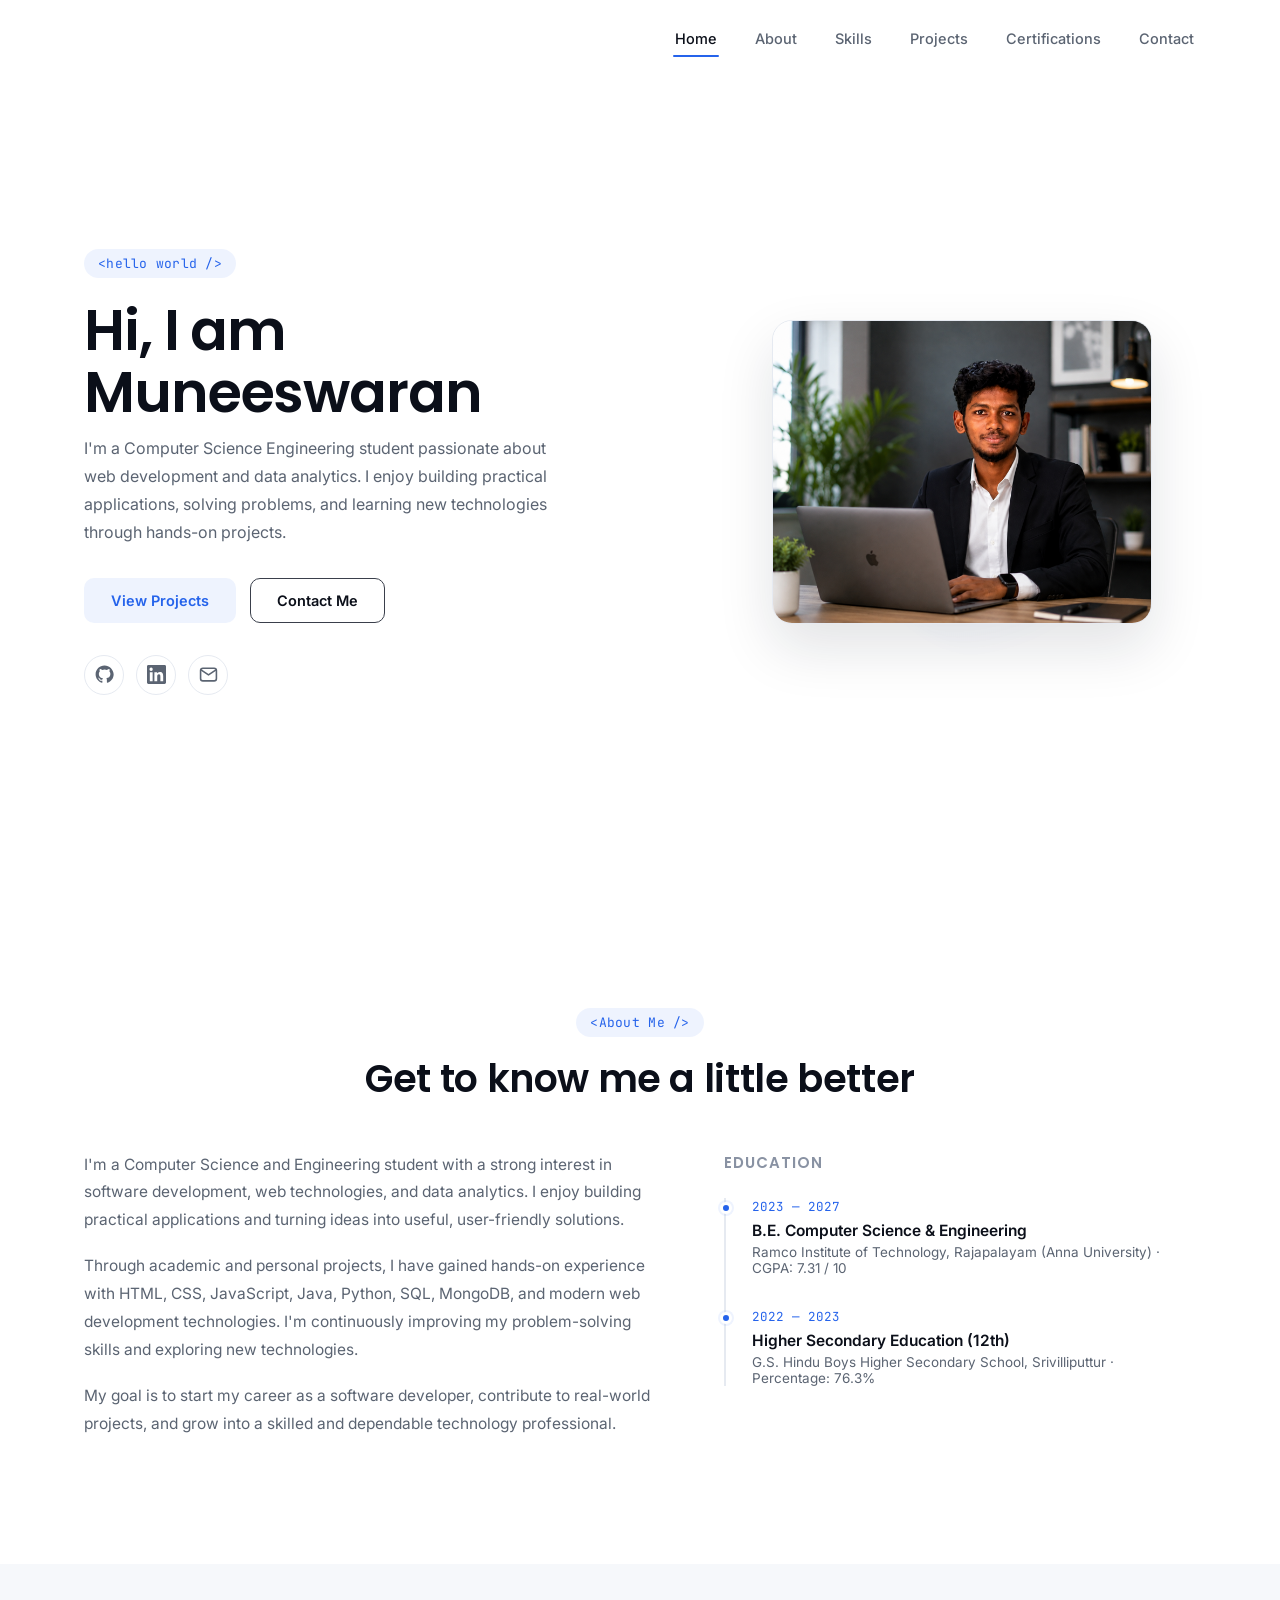
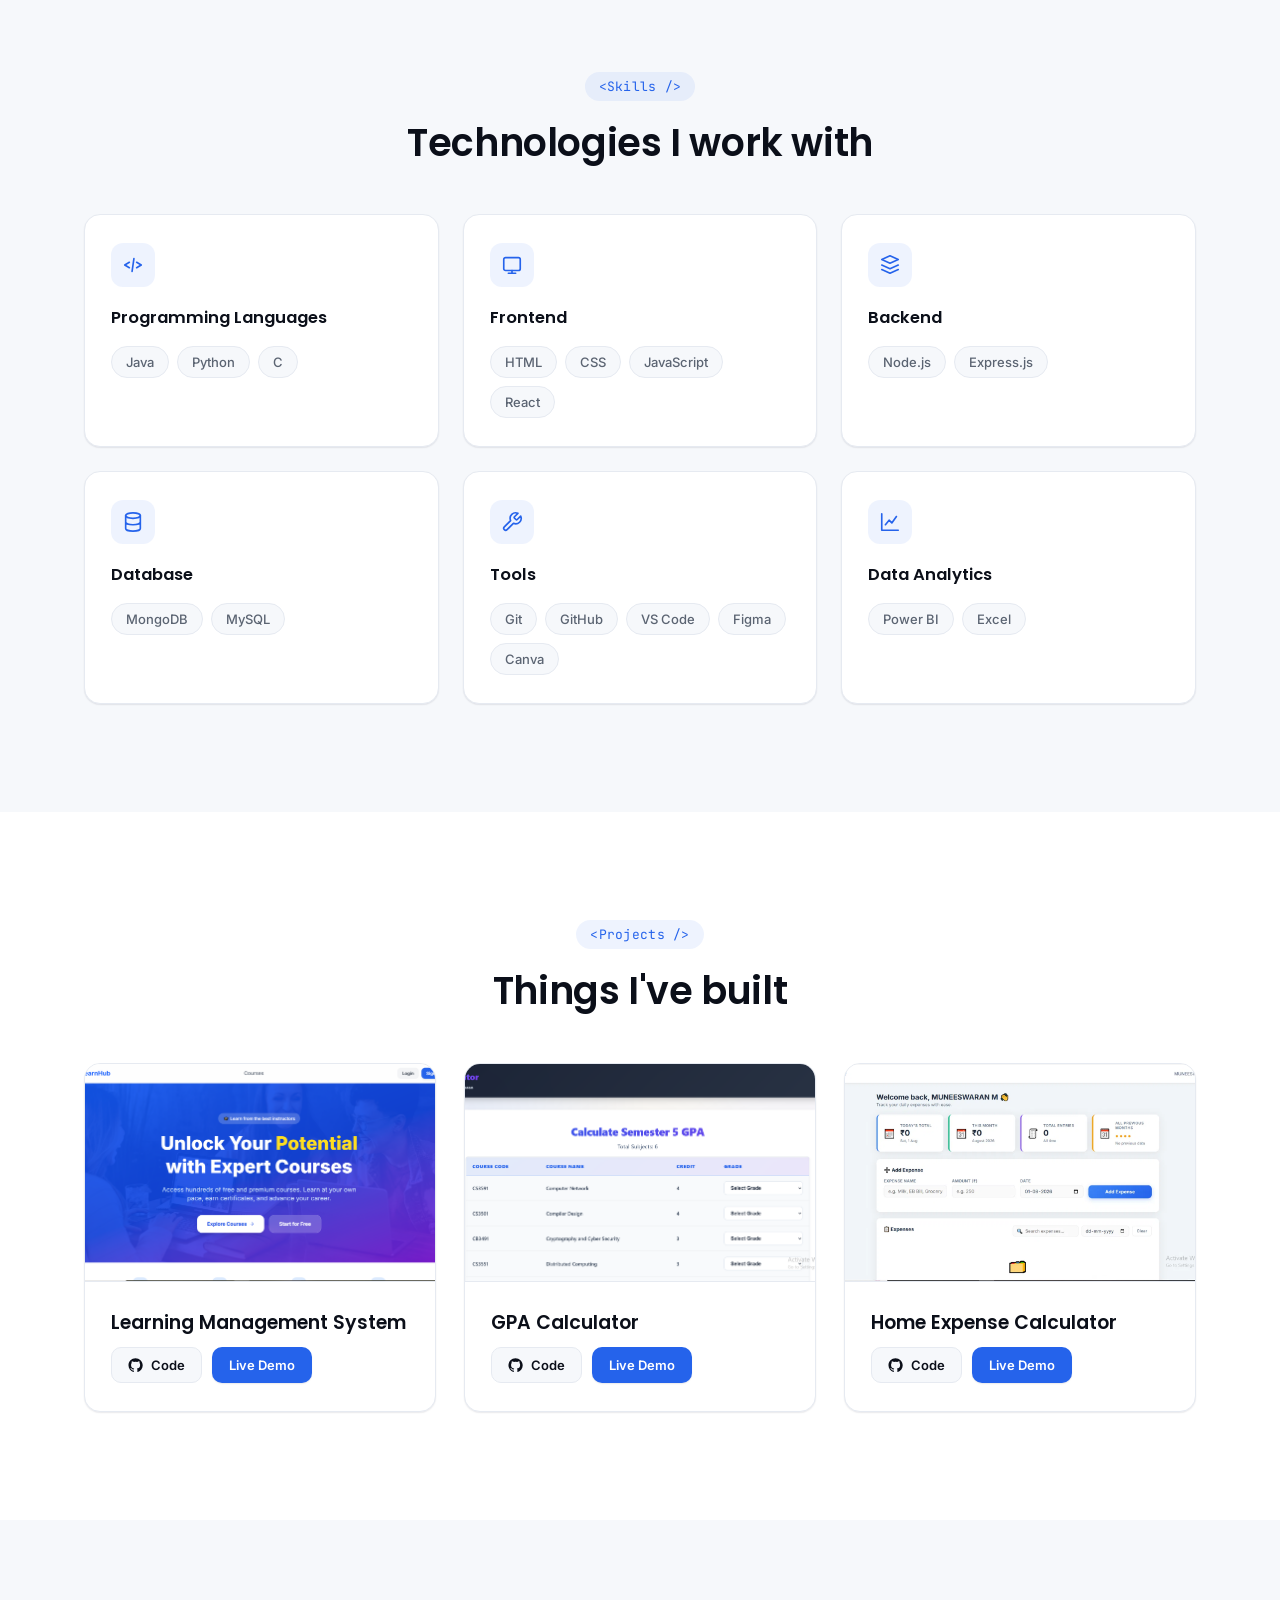
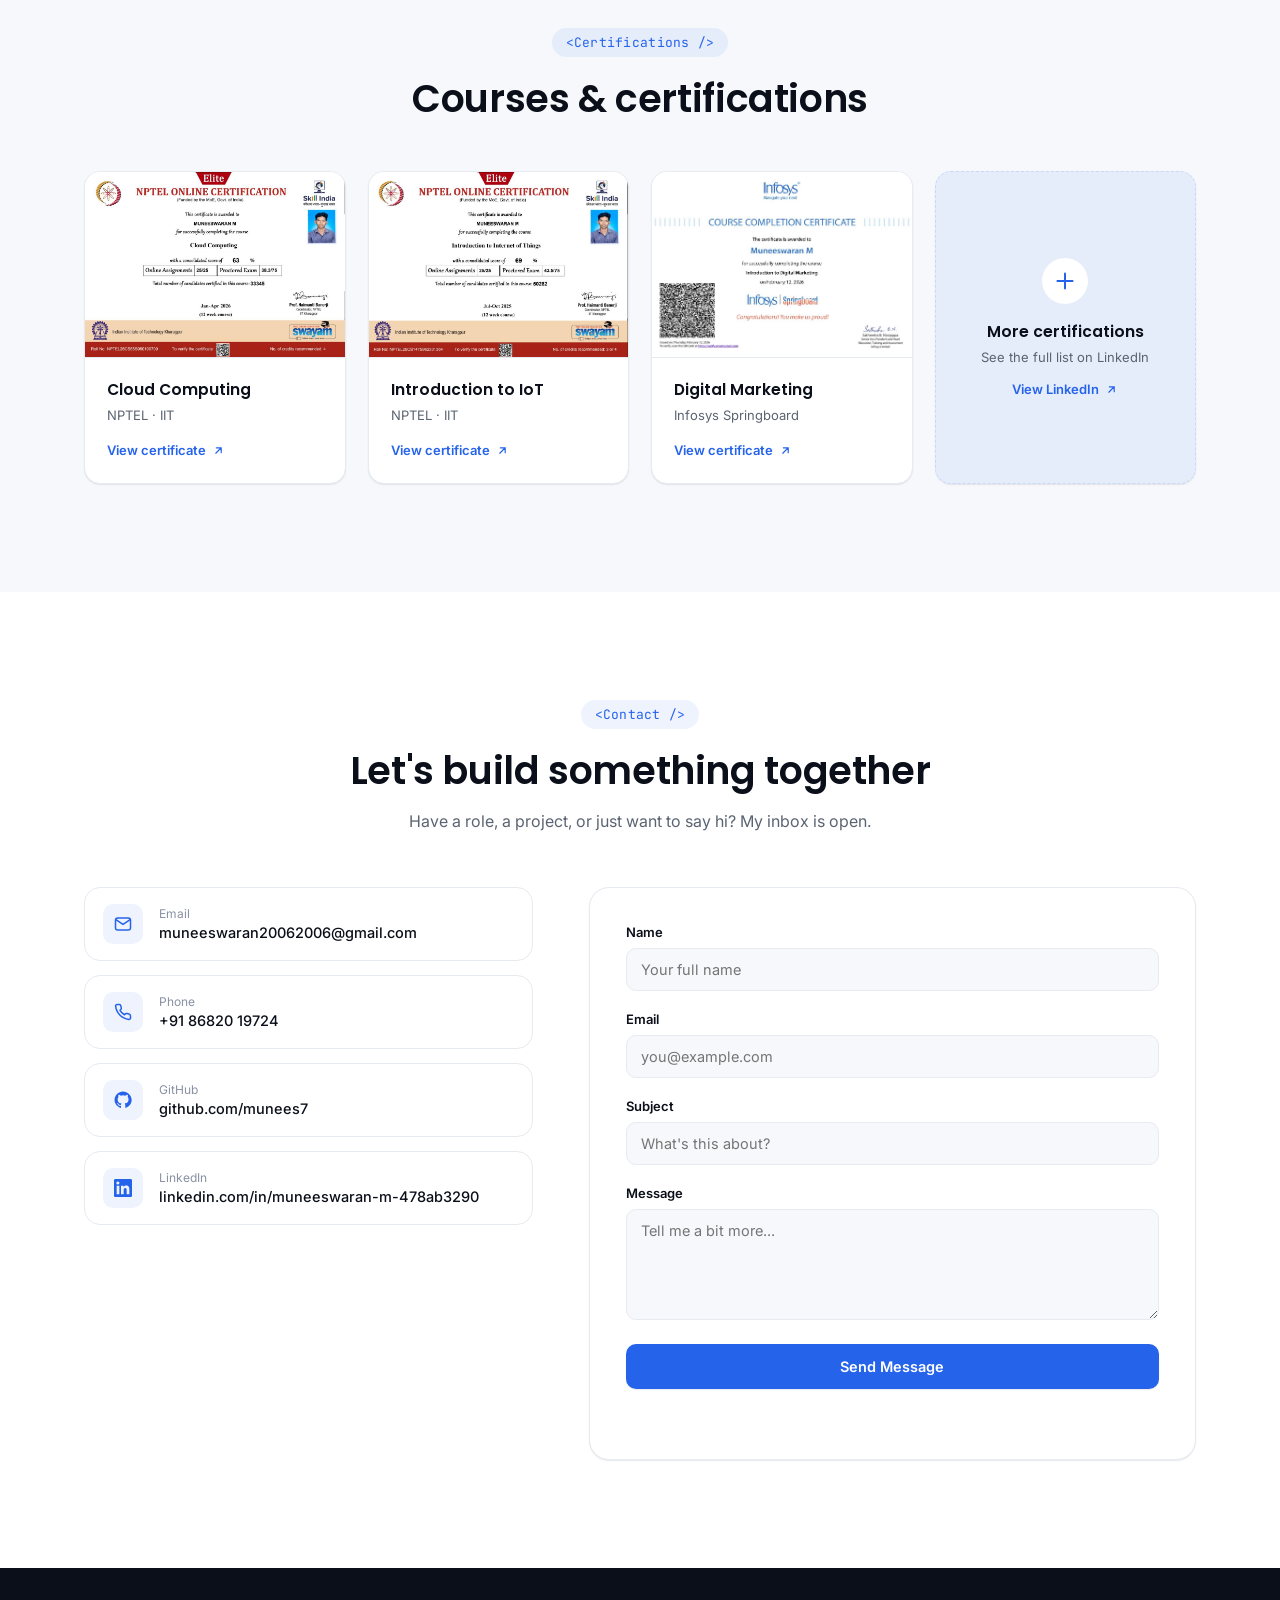
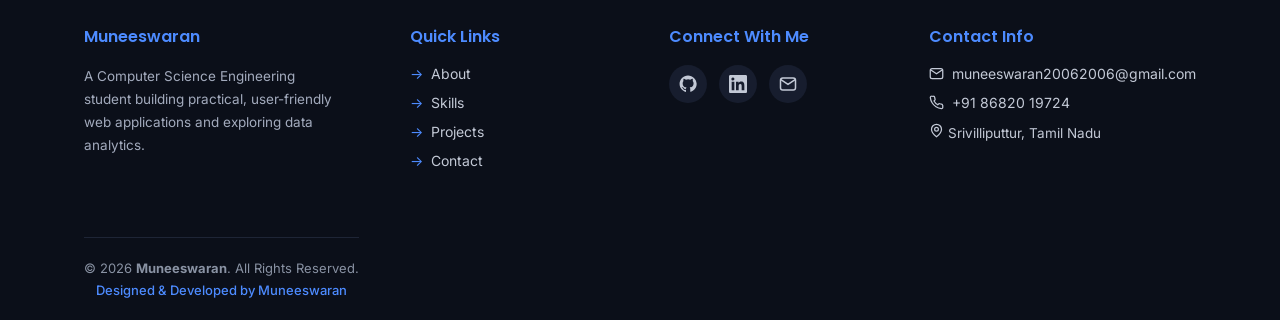
==== commit bf509a01: "Update portfolio SEO and indexing" ====
--- a/portfolio/index.html
+++ b/portfolio/index.html
@@ -1,23 +1,85 @@
 <!DOCTYPE html>
 <html lang="en">
 <head>
-<meta charset="UTF-8">
-<meta name="viewport" content="width=device-width, initial-scale=1.0">
-<title>Muneeswaran — Full Stack Developer & CSE Student</title>
-<meta name="description" content="Portfolio of Muneeswaran, a Computer Science Engineering student and Full Stack Developer working with Java, the MERN stack, and SQL. Explore projects, skills, and certifications.">
-<meta name="keywords" content="Muneeswaran, Full Stack Developer, MERN Stack, Java Developer, CSE Student Portfolio">
-<meta name="author" content="Muneeswaran">
-<meta property="og:title" content="Muneeswaran — Full Stack Developer">
-<meta property="og:description" content="Computer Science Engineering student and Full Stack Developer building modern, scalable web applications.">
-<meta property="og:type" content="website">
-
-<!-- Fonts -->
-<link rel="preconnect" href="https://fonts.googleapis.com">
-<link rel="preconnect" href="https://fonts.gstatic.com" crossorigin>
-<link href="https://fonts.googleapis.com/css2?family=Poppins:wght@500;600;700&family=Inter:wght@400;500;600;700&family=JetBrains+Mono:wght@400;500&display=swap" rel="stylesheet">
-
-<link rel="icon" href="assets/img/favicon.svg" type="image/svg+xml">
-<link rel="stylesheet" href="css/style.css">
+    <!-- Basic SEO -->
+    <meta charset="UTF-8">
+    <meta name="viewport" content="width=device-width, initial-scale=1.0">
+
+    <!-- Google Search Console Verification -->
+    <meta name="google-site-verification"
+        content="DQ7Bd3kpwLLIa2lalNt6sedigCumjVhz1WFz4i-uF54">
+
+    <!-- SEO Title -->
+    <title>Muneeswaran | Web Developer & Data Analytics Portfolio | Ramco Institute of Technology</title>
+
+    <!-- SEO Description -->
+    <meta name="description"
+        content="Muneeswaran is a Computer Science Engineering student and Web Developer from Ramco Institute of Technology. Explore his portfolio featuring full-stack web development projects, data analytics, Java, Python, JavaScript, React, MongoDB, SQL, Power BI, technical skills, certifications, and software development work.">
+
+    <!-- SEO Keywords -->
+    <meta name="keywords"
+        content="Muneeswaran, Muneeswaran Portfolio, Muneeswaran Web Developer, Muneeswaran Data Analytics, Muneeswaran CSE, Muneeswaran Ramco Institute of Technology, Muneeswaran Full Stack Developer, Muneeswaran Data Analyst, Web Developer Portfolio, Data Analytics Portfolio, Full Stack Developer, Data Analyst, Data Analytics, Java Developer, Python Developer, JavaScript Developer, React Developer, MongoDB, SQL, Power BI">
+
+    <!-- Author -->
+    <meta name="author" content="Muneeswaran">
+
+    <!-- Search Engine Crawling -->
+    <meta name="robots" content="index, follow">
+    <meta name="googlebot" content="index, follow">
+
+    <!-- Canonical URL -->
+    <link rel="canonical"
+        href="https://muneeswaranweb.vercel.app/">
+
+    <!-- Open Graph / Facebook / LinkedIn -->
+    <meta property="og:title"
+        content="Muneeswaran | Web Developer & Data Analytics Portfolio">
+
+    <meta property="og:description"
+        content="Explore Muneeswaran's portfolio featuring full-stack web development, data analytics, Java, Python, JavaScript, React, MongoDB, SQL, Power BI, projects, skills, and certifications.">
+
+    <meta property="og:url"
+        content="https://muneeswaranweb.vercel.app/">
+
+    <meta property="og:type"
+        content="website">
+
+    <meta property="og:site_name"
+        content="Muneeswaran Portfolio">
+
+    <!-- Twitter / X -->
+    <meta name="twitter:card"
+        content="summary_large_image">
+
+    <meta name="twitter:title"
+        content="Muneeswaran | Web Developer & Data Analytics Portfolio">
+
+    <meta name="twitter:description"
+        content="Computer Science Engineering student and Web Developer from Ramco Institute of Technology specializing in web development and data analytics.">
+
+    <!-- Theme Color -->
+    <meta name="theme-color" content="#000000">
+
+    <!-- Fonts -->
+    <link rel="preconnect"
+        href="https://fonts.googleapis.com">
+
+    <link rel="preconnect"
+        href="https://fonts.gstatic.com"
+        crossorigin>
+
+    <link
+        href="https://fonts.googleapis.com/css2?family=Poppins:wght@500;600;700&family=Inter:wght@400;500;600;700&family=JetBrains+Mono:wght@400;500&display=swap"
+        rel="stylesheet">
+
+    <!-- Favicon -->
+    <link rel="icon"
+        href="assets/img/favicon.svg"
+        type="image/svg+xml">
+
+    <!-- Main CSS -->
+    <link rel="stylesheet"
+        href="css/style.css">
 </head>
 <body>
 
@@ -481,7 +543,7 @@
         </a>
         <p class="footer-contact-row">
           <svg width="15" height="15" viewBox="0 0 24 24" fill="none" stroke="currentColor" stroke-width="2" stroke-linecap="round" stroke-linejoin="round"><path d="M20 10c0 6-8 12-8 12s-8-6-8-12a8 8 0 0 1 16 0Z"/><circle cx="12" cy="10" r="3"/></svg>
-          Your City, Tamil Nadu
+          Srivilliputtur, Tamil Nadu
         </p>
       </div>
     </div>
--- a/portfolio/css/style.css
+++ b/portfolio/css/style.css
@@ -1,6 +1,6 @@
 /* =========================================================
    MUNEESWARAN — PORTFOLIO STYLESHEET
-   Design tokens live in :root and [data-theme="dark"]
+   Design tokens live in :root
    ========================================================= */
 
 :root {
@@ -43,8 +43,15 @@
 /* Dark mode removed */
 
 /* =========================== RESET =========================== */
-*, *::before, *::after { box-sizing: border-box; }
-html { scroll-behavior: smooth; }
+
+*, *::before, *::after {
+  box-sizing: border-box;
+}
+
+html {
+  scroll-behavior: smooth;
+}
+
 body {
   margin: 0;
   font-family: var(--font-body);
@@ -54,12 +61,40 @@
   -moz-osx-font-smoothing: grayscale;
   transition: background 0.3s ease, color 0.3s ease;
 }
-img { max-width: 100%; display: block; }
-a { color: inherit; text-decoration: none; }
-ul, ol { list-style: none; margin: 0; padding: 0; }
-button { font-family: inherit; cursor: pointer; }
-h1, h2, h3 { font-family: var(--font-display); margin: 0; color: var(--text); }
-p { margin: 0; }
+
+img {
+  max-width: 100%;
+  display: block;
+}
+
+a {
+  color: inherit;
+  text-decoration: none;
+}
+
+ul,
+ol {
+  list-style: none;
+  margin: 0;
+  padding: 0;
+}
+
+button {
+  font-family: inherit;
+  cursor: pointer;
+}
+
+h1,
+h2,
+h3 {
+  font-family: var(--font-display);
+  margin: 0;
+  color: var(--text);
+}
+
+p {
+  margin: 0;
+}
 
 .skip-link {
   position: absolute;
@@ -71,7 +106,11 @@
   border-radius: var(--radius-sm);
   z-index: 999;
 }
-.skip-link:focus { left: 16px; top: 16px; }
+
+.skip-link:focus {
+  left: 16px;
+  top: 16px;
+}
 
 :focus-visible {
   outline: 2px solid var(--accent);
@@ -80,8 +119,13 @@
 }
 
 @media (prefers-reduced-motion: reduce) {
-  html { scroll-behavior: auto; }
-  *, *::before, *::after {
+  html {
+    scroll-behavior: auto;
+  }
+
+  *,
+  *::before,
+  *::after {
     animation-duration: 0.001ms !important;
     animation-iteration-count: 1 !important;
     transition-duration: 0.001ms !important;
@@ -96,6 +140,7 @@
 }
 
 /* =========================== SHARED TEXT =========================== */
+
 .eyebrow {
   font-family: var(--font-mono);
   font-size: 13px;
@@ -107,7 +152,13 @@
   border-radius: var(--radius-full);
   margin: 0 0 18px;
 }
-.eyebrow.center { display: block; width: fit-content; margin-left: auto; margin-right: auto; }
+
+.eyebrow.center {
+  display: block;
+  width: fit-content;
+  margin-left: auto;
+  margin-right: auto;
+}
 
 .section-title {
   font-size: clamp(28px, 3.4vw, 38px);
@@ -116,7 +167,10 @@
   line-height: 1.25;
   margin-bottom: 16px;
 }
-.section-title.center { text-align: center; }
+
+.section-title.center {
+  text-align: center;
+}
 
 .section-sub {
   color: var(--text-muted);
@@ -124,11 +178,17 @@
   max-width: 520px;
   margin: 0 auto 56px;
 }
-.section-sub.center { text-align: center; }
-
-.text-accent { color: var(--accent); }
+
+.section-sub.center {
+  text-align: center;
+}
+
+.text-accent {
+  color: var(--accent);
+}
 
 /* =========================== BUTTONS =========================== */
+
 .btn {
   display: inline-flex;
   align-items: center;
@@ -139,17 +199,28 @@
   font-size: 14.5px;
   font-weight: 600;
   border: 1px solid transparent;
-  transition: transform 0.15s ease, box-shadow 0.15s ease, background 0.15s ease, border-color 0.15s ease;
+  transition:
+    transform 0.15s ease,
+    box-shadow 0.15s ease,
+    background 0.15s ease,
+    border-color 0.15s ease;
   white-space: nowrap;
 }
-.btn:hover { transform: translateY(-2px); }
-.btn:active { transform: translateY(0); }
+
+.btn:hover {
+  transform: translateY(-2px);
+}
+
+.btn:active {
+  transform: translateY(0);
+}
 
 .btn-primary {
   background: var(--accent);
   color: #fff;
   box-shadow: var(--shadow-sm);
 }
+
 .btn-primary:hover {
   background: var(--accent-dark);
   box-shadow: 0 12px 24px rgba(37, 99, 235, 0.25);
@@ -160,9 +231,23 @@
   color: var(--accent);
   border-color: transparent;
 }
+
 .btn-soft:hover {
   background: var(--accent-soft-strong);
   color: var(--accent-dark);
+}
+
+/* =========================== UPDATED OUTLINE BUTTON =========================== */
+
+.btn-outline {
+  background: transparent;
+  color: var(--text);
+  border-color: #3a3f4b;
+}
+
+.btn-outline:hover {
+  border-color: var(--accent);
+  color: var(--accent);
 }
 
 .btn-ghost {
@@ -170,13 +255,29 @@
   color: var(--text);
   border-color: var(--border);
 }
-.btn-ghost:hover { border-color: var(--accent); color: var(--accent); }
-
-.btn-sm { padding: 9px 16px; font-size: 13px; }
-.btn-full { width: 100%; }
+
+.btn-ghost:hover {
+  border-color: var(--accent);
+  color: var(--accent);
+}
+
+.btn-sm {
+  padding: 9px 16px;
+  font-size: 13px;
+}
+
+.btn-full {
+  width: 100%;
+}
 
 /* =========================== CHIPS / TAGS =========================== */
-.tag-row { display: flex; flex-wrap: wrap; gap: 8px; }
+
+.tag-row {
+  display: flex;
+  flex-wrap: wrap;
+  gap: 8px;
+}
+
 .chip {
   font-size: 13px;
   font-weight: 500;
@@ -186,21 +287,40 @@
   border: 1px solid var(--border);
   color: var(--text-muted);
 }
-.chip-mono { font-family: var(--font-mono); font-size: 12.5px; color: var(--accent); background: var(--accent-soft); border-color: transparent; }
-.chip-sm { padding: 5px 12px; font-size: 12px; }
+
+.chip-mono {
+  font-family: var(--font-mono);
+  font-size: 12.5px;
+  color: var(--accent);
+  background: var(--accent-soft);
+  border-color: transparent;
+}
+
+.chip-sm {
+  padding: 5px 12px;
+  font-size: 12px;
+}
 
 /* =========================== NAVBAR =========================== */
+
 .navbar {
   position: fixed;
-  top: 0; left: 0; right: 0;
+  top: 0;
+  left: 0;
+  right: 0;
   height: var(--nav-h);
   display: flex;
   align-items: center;
   background: transparent;
   z-index: 500;
-  transition: background 0.25s ease, box-shadow 0.25s ease, backdrop-filter 0.25s ease, border-color 0.25s ease;
+  transition:
+    background 0.25s ease,
+    box-shadow 0.25s ease,
+    backdrop-filter 0.25s ease,
+    border-color 0.25s ease;
   border-bottom: 1px solid transparent;
 }
+
 .navbar.scrolled {
   background: rgba(255, 255, 255, 0.78);
   backdrop-filter: blur(14px);
@@ -208,9 +328,13 @@
   box-shadow: var(--shadow-sm);
   border-bottom: 1px solid var(--border);
 }
-/* [data-theme="dark"] navbar rule removed */
-
-.nav { display: flex; align-items: center; justify-content: space-between; width: 100%; }
+
+.nav {
+  display: flex;
+  align-items: center;
+  justify-content: space-between;
+  width: 100%;
+}
 
 .logo {
   font-family: var(--font-display);
@@ -218,7 +342,10 @@
   font-size: 19px;
   color: var(--text);
 }
-.logo-dot { color: var(--accent); }
+
+.logo-dot {
+  color: var(--accent);
+}
 
 .nav-links {
   display: flex;
@@ -226,6 +353,7 @@
   gap: 34px;
   margin-left: auto;
 }
+
 .nav-link {
   position: relative;
   font-size: 14.5px;
@@ -234,54 +362,90 @@
   padding: 6px 2px;
   transition: color 0.2s ease;
 }
+
 .nav-link::after {
   content: "";
   position: absolute;
-  left: 0; bottom: -4px;
+  left: 0;
+  bottom: -4px;
   width: 0;
   height: 2px;
   background: var(--accent);
   border-radius: 2px;
   transition: width 0.25s ease;
 }
-.nav-link:hover { color: var(--text); }
-.nav-link.active { color: var(--text); }
-.nav-link.active::after { width: 100%; }
+
+.nav-link:hover {
+  color: var(--text);
+}
+
+.nav-link.active {
+  color: var(--text);
+}
+
+.nav-link.active::after {
+  width: 100%;
+}
 
 .theme-toggle {
-  width: 38px; height: 38px;
+  width: 38px;
+  height: 38px;
   border-radius: 50%;
   border: 1px solid var(--border);
   background: var(--surface);
   color: var(--text);
-  display: flex; align-items: center; justify-content: center;
+  display: flex;
+  align-items: center;
+  justify-content: center;
   margin-left: 22px;
   flex-shrink: 0;
 }
-.theme-toggle:hover { border-color: var(--accent); color: var(--accent); }
-.icon-moon { display: none; }
+
+.theme-toggle:hover {
+  border-color: var(--accent);
+  color: var(--accent);
+}
+
+.icon-moon {
+  display: none;
+}
 
 .nav-toggle {
   display: none;
   flex-direction: column;
   justify-content: center;
   gap: 5px;
-  width: 38px; height: 38px;
+  width: 38px;
+  height: 38px;
   background: transparent;
   border: none;
   order: 3;
 }
+
 .nav-toggle span {
-  width: 22px; height: 2px;
+  width: 22px;
+  height: 2px;
   background: var(--text);
   border-radius: 2px;
-  transition: transform 0.25s ease, opacity 0.25s ease;
-}
-.nav-toggle[aria-expanded="true"] span:nth-child(1) { transform: translateY(7px) rotate(45deg); }
-.nav-toggle[aria-expanded="true"] span:nth-child(2) { opacity: 0; }
-.nav-toggle[aria-expanded="true"] span:nth-child(3) { transform: translateY(-7px) rotate(-45deg); }
+  transition:
+    transform 0.25s ease,
+    opacity 0.25s ease;
+}
+
+.nav-toggle[aria-expanded="true"] span:nth-child(1) {
+  transform: translateY(7px) rotate(45deg);
+}
+
+.nav-toggle[aria-expanded="true"] span:nth-child(2) {
+  opacity: 0;
+}
+
+.nav-toggle[aria-expanded="true"] span:nth-child(3) {
+  transform: translateY(-7px) rotate(-45deg);
+}
 
 /* =========================== HERO =========================== */
+
 .hero {
   padding: calc(var(--nav-h) + 64px) 0 96px;
   min-height: 100vh;
@@ -289,6 +453,7 @@
   align-items: center;
   background: var(--bg);
 }
+
 .hero-grid {
   display: grid;
   grid-template-columns: 1.05fr 0.85fr;
@@ -303,15 +468,23 @@
   line-height: 1.1;
   margin: 4px 0 10px;
 }
+
 .hero-role {
   font-size: 18px;
   color: var(--text-muted);
   font-weight: 500;
   margin: 2px 0;
 }
-.hero-role-strong { color: var(--text); font-weight: 600; margin-bottom: 18px; }
-
-.hero-content .tag-row { margin: 4px 0 24px; }
+
+.hero-role-strong {
+  color: var(--text);
+  font-weight: 600;
+  margin-bottom: 18px;
+}
+
+.hero-content .tag-row {
+  margin: 4px 0 24px;
+}
 
 .hero-intro {
   font-size: 16px;
@@ -321,31 +494,66 @@
   margin-bottom: 32px;
 }
 
-.hero-actions { display: flex; flex-wrap: wrap; gap: 14px; margin-bottom: 32px; }
-
-.social-row { display: flex; gap: 12px; }
+.hero-actions {
+  display: flex;
+  flex-wrap: wrap;
+  gap: 14px;
+  margin-bottom: 32px;
+}
+
+.social-row {
+  display: flex;
+  gap: 12px;
+}
+
 .social-icon {
-  width: 40px; height: 40px;
+  width: 40px;
+  height: 40px;
   border-radius: 50%;
   border: 1px solid var(--border);
-  display: flex; align-items: center; justify-content: center;
+  display: flex;
+  align-items: center;
+  justify-content: center;
   color: var(--text-muted);
-  transition: color 0.2s ease, border-color 0.2s ease, transform 0.2s ease;
-}
-.social-icon:hover { color: var(--accent); border-color: var(--accent); transform: translateY(-2px); }
-
-.hero-visual { display: flex; justify-content: center; }
-.portrait-frame { position: relative; width: min(100%, 380px); }
+  transition:
+    color 0.2s ease,
+    border-color 0.2s ease,
+    transform 0.2s ease;
+}
+
+.social-icon:hover {
+  color: var(--accent);
+  border-color: var(--accent);
+  transform: translateY(-2px);
+}
+
+.hero-visual {
+  display: flex;
+  justify-content: center;
+}
+
+.portrait-frame {
+  position: relative;
+  width: min(100%, 380px);
+}
+
 .portrait-blob {
   position: absolute;
   inset: -30px -30px auto auto;
-  width: 300px; height: 300px;
-  top: 40px; right: -10px;
-  background: radial-gradient(circle at 30% 30%, var(--accent-soft-strong), transparent 70%);
+  width: 300px;
+  height: 300px;
+  top: 40px;
+  right: -10px;
+  background: radial-gradient(
+    circle at 30% 30%,
+    var(--accent-soft-strong),
+    transparent 70%
+  );
   filter: blur(6px);
   border-radius: 50%;
   z-index: 0;
 }
+
 .portrait-card {
   position: relative;
   z-index: 1;
@@ -355,13 +563,24 @@
   border: 1px solid var(--border);
   background: var(--surface);
 }
-.portrait-img { width: 100%; height: auto; }
+
+.portrait-img {
+  width: 100%;
+  height: auto;
+}
 
 /* =========================== SECTIONS =========================== */
-.section { padding: 108px 0; }
-.section-alt { background: var(--bg-alt); }
+
+.section {
+  padding: 108px 0;
+}
+
+.section-alt {
+  background: var(--bg-alt);
+}
 
 /* =========================== ABOUT =========================== */
+
 .about-grid {
   display: grid;
   grid-template-columns: 1.1fr 0.9fr;
@@ -369,13 +588,17 @@
   margin-top: 48px;
   align-items: start;
 }
+
 .about-text p {
   color: var(--text-muted);
   line-height: 1.8;
   font-size: 15.5px;
   margin-bottom: 18px;
 }
-.about-text strong { color: var(--text); }
+
+.about-text strong {
+  color: var(--text);
+}
 
 .timeline-heading {
   font-size: 15px;
@@ -385,26 +608,51 @@
   color: var(--text-faint);
   margin-bottom: 24px;
 }
-.timeline { position: relative; padding-left: 26px; border-left: 2px solid var(--border); }
-.timeline-item { position: relative; padding-bottom: 32px; }
-.timeline-item:last-child { padding-bottom: 0; }
+
+.timeline {
+  position: relative;
+  padding-left: 26px;
+  border-left: 2px solid var(--border);
+}
+
+.timeline-item {
+  position: relative;
+  padding-bottom: 32px;
+}
+
+.timeline-item:last-child {
+  padding-bottom: 0;
+}
+
 .timeline-dot {
   position: absolute;
-  left: -32px; top: 4px;
-  width: 12px; height: 12px;
+  left: -32px;
+  top: 4px;
+  width: 12px;
+  height: 12px;
   border-radius: 50%;
   background: var(--accent);
   border: 3px solid var(--bg);
   box-shadow: 0 0 0 2px var(--accent-soft);
 }
+
 .timeline-date {
   font-family: var(--font-mono);
   font-size: 12.5px;
   color: var(--accent);
   margin-bottom: 6px;
 }
-.timeline-title { font-weight: 600; font-size: 15.5px; margin-bottom: 4px; }
-.timeline-sub { font-size: 13.5px; color: var(--text-muted); }
+
+.timeline-title {
+  font-weight: 600;
+  font-size: 15.5px;
+  margin-bottom: 4px;
+}
+
+.timeline-sub {
+  font-size: 13.5px;
+  color: var(--text-muted);
+}
 
 .timeline-percentage {
   margin-top: 4px;
@@ -413,78 +661,143 @@
 }
 
 /* =========================== SKILLS =========================== */
+
 .skills-grid {
   display: grid;
   grid-template-columns: repeat(3, 1fr);
   gap: 24px;
   margin-top: 48px;
 }
+
 .skill-card {
   background: var(--surface);
   border: 1px solid var(--border);
   border-radius: var(--radius-md);
   padding: 28px 26px;
   box-shadow: var(--shadow-sm);
-  transition: transform 0.25s ease, box-shadow 0.25s ease, border-color 0.25s ease;
-}
-.skill-card:hover { transform: translateY(-4px); box-shadow: var(--shadow-md); border-color: var(--accent-soft-strong); }
+  transition:
+    transform 0.25s ease,
+    box-shadow 0.25s ease,
+    border-color 0.25s ease;
+}
+
+.skill-card:hover {
+  transform: translateY(-4px);
+  box-shadow: var(--shadow-md);
+  border-color: var(--accent-soft-strong);
+}
+
 .skill-icon {
-  width: 44px; height: 44px;
+  width: 44px;
+  height: 44px;
   border-radius: 12px;
   background: var(--accent-soft);
   color: var(--accent);
-  display: flex; align-items: center; justify-content: center;
+  display: flex;
+  align-items: center;
+  justify-content: center;
   margin-bottom: 18px;
 }
-.skill-cat { font-size: 16.5px; font-weight: 600; margin-bottom: 16px; }
+
+.skill-cat {
+  font-size: 16.5px;
+  font-weight: 600;
+  margin-bottom: 16px;
+}
 
 /* =========================== PROJECTS =========================== */
+
 .projects-grid {
   display: grid;
   grid-template-columns: repeat(3, 1fr);
   gap: 28px;
   margin-top: 48px;
 }
+
 .project-card {
   background: var(--surface);
   border: 1px solid var(--border);
   border-radius: var(--radius-md);
   overflow: hidden;
   box-shadow: var(--shadow-sm);
-  transition: transform 0.3s ease, box-shadow 0.3s ease;
-}
-.project-card:hover { transform: translateY(-6px); box-shadow: var(--shadow-lg); }
+  transition:
+    transform 0.3s ease,
+    box-shadow 0.3s ease;
+}
+
+.project-card:hover {
+  transform: translateY(-6px);
+  box-shadow: var(--shadow-lg);
+}
+
 .project-thumb {
   aspect-ratio: 16 / 10;
   overflow: hidden;
   border-bottom: 1px solid var(--border);
   background: var(--bg-alt);
 }
-.project-thumb img { width: 100%; height: 100%; object-fit: cover; transition: transform 0.4s ease; }
-.project-card:hover .project-thumb img { transform: scale(1.035); }
-
-.project-body { padding: 26px 26px 28px; }
-.project-title { font-size: 19px; font-weight: 600; margin-bottom: 10px; }
-.project-desc { font-size: 14.5px; line-height: 1.7; color: var(--text-muted); margin-bottom: 18px; }
-.project-body .tag-row { margin-bottom: 22px; }
-.project-links { display: flex; gap: 10px; }
+
+.project-thumb img {
+  width: 100%;
+  height: 100%;
+  object-fit: cover;
+  transition: transform 0.4s ease;
+}
+
+.project-card:hover .project-thumb img {
+  transform: scale(1.035);
+}
+
+.project-body {
+  padding: 26px 26px 28px;
+}
+
+.project-title {
+  font-size: 19px;
+  font-weight: 600;
+  margin-bottom: 10px;
+}
+
+.project-desc {
+  font-size: 14.5px;
+  line-height: 1.7;
+  color: var(--text-muted);
+  margin-bottom: 18px;
+}
+
+.project-body .tag-row {
+  margin-bottom: 22px;
+}
+
+.project-links {
+  display: flex;
+  gap: 10px;
+}
 
 /* =========================== CERTIFICATIONS =========================== */
+
 .cert-grid {
   display: grid;
   grid-template-columns: repeat(4, 1fr);
   gap: 22px;
   margin-top: 48px;
 }
+
 .cert-card {
   background: var(--surface);
   border: 1px solid var(--border);
   border-radius: var(--radius-md);
   overflow: hidden;
   box-shadow: var(--shadow-sm);
-  transition: transform 0.25s ease, box-shadow 0.25s ease;
-}
-.cert-card:hover { transform: translateY(-4px); box-shadow: var(--shadow-md); }
+  transition:
+    transform 0.25s ease,
+    box-shadow 0.25s ease;
+}
+
+.cert-card:hover {
+  transform: translateY(-4px);
+  box-shadow: var(--shadow-md);
+}
 
 .cert-thumb {
   position: relative;
@@ -497,8 +810,18 @@
   border-bottom: 1px solid var(--border);
   overflow: hidden;
 }
-.cert-thumb img { width: 100%; height: 100%; object-fit: cover; transition: transform 0.4s ease; }
-.cert-thumb:hover img { transform: scale(1.04); }
+
+.cert-thumb img {
+  width: 100%;
+  height: 100%;
+  object-fit: cover;
+  transition: transform 0.4s ease;
+}
+
+.cert-thumb:hover img {
+  transform: scale(1.04);
+}
+
 .cert-thumb-overlay {
   position: absolute;
   inset: 0;
@@ -513,19 +836,50 @@
   opacity: 0;
   transition: opacity 0.25s ease;
 }
+
 .cert-thumb:hover .cert-thumb-overlay,
-.cert-thumb:focus-visible .cert-thumb-overlay { opacity: 1; }
-
-.cert-body { padding: 20px 22px 24px; }
-.cert-body-center { display: flex; flex-direction: column; align-items: center; text-align: center; }
-.cert-title { font-size: 15.5px; font-weight: 600; margin-bottom: 6px; }
-.cert-issuer { font-size: 13px; color: var(--text-muted); margin-bottom: 16px; }
+.cert-thumb:focus-visible .cert-thumb-overlay {
+  opacity: 1;
+}
+
+.cert-body {
+  padding: 20px 22px 24px;
+}
+
+.cert-body-center {
+  display: flex;
+  flex-direction: column;
+  align-items: center;
+  text-align: center;
+}
+
+.cert-title {
+  font-size: 15.5px;
+  font-weight: 600;
+  margin-bottom: 6px;
+}
+
+.cert-issuer {
+  font-size: 13px;
+  color: var(--text-muted);
+  margin-bottom: 16px;
+}
+
 .cert-link {
-  display: inline-flex; align-items: center; gap: 6px;
-  font-size: 13px; font-weight: 600; color: var(--accent);
-  background: none; border: none; padding: 0;
-}
-.cert-link:hover { text-decoration: underline; }
+  display: inline-flex;
+  align-items: center;
+  gap: 6px;
+  font-size: 13px;
+  font-weight: 600;
+  color: var(--accent);
+  background: none;
+  border: none;
+  padding: 0;
+}
+
+.cert-link:hover {
+  text-decoration: underline;
+}
 
 .cert-card-more {
   display: flex;
@@ -537,17 +891,25 @@
   border-color: var(--accent-soft-strong);
   padding: 36px 22px;
 }
+
 .cert-more-icon {
-  width: 46px; height: 46px;
+  width: 46px;
+  height: 46px;
   border-radius: 50%;
   background: var(--surface);
   color: var(--accent);
-  display: flex; align-items: center; justify-content: center;
+  display: flex;
+  align-items: center;
+  justify-content: center;
   margin-bottom: 16px;
 }
-.cert-card-more .cert-body { padding: 0; }
-
-/* ---------- Certificate lightbox ---------- */
+
+.cert-card-more .cert-body {
+  padding: 0;
+}
+
+/* =========================== CERTIFICATE LIGHTBOX =========================== */
+
 .lightbox {
   position: fixed;
   inset: 0;
@@ -558,15 +920,23 @@
   padding: 24px;
   opacity: 0;
   visibility: hidden;
-  transition: opacity 0.25s ease, visibility 0.25s ease;
-}
-.lightbox.is-open { opacity: 1; visibility: visible; }
+  transition:
+    opacity 0.25s ease,
+    visibility 0.25s ease;
+}
+
+.lightbox.is-open {
+  opacity: 1;
+  visibility: visible;
+}
+
 .lightbox-backdrop {
   position: absolute;
   inset: 0;
   background: rgba(8, 11, 18, 0.72);
   backdrop-filter: blur(4px);
 }
+
 .lightbox-panel {
   position: relative;
   z-index: 1;
@@ -579,25 +949,56 @@
   transform: scale(0.96) translateY(10px);
   transition: transform 0.25s ease;
 }
-.lightbox.is-open .lightbox-panel { transform: scale(1) translateY(0); }
-.lightbox-img { width: 100%; height: auto; display: block; background: var(--bg-alt); }
-.lightbox-caption { padding: 18px 24px 22px; }
-.lightbox-title { font-family: var(--font-display); font-weight: 600; font-size: 16px; margin-bottom: 4px; }
-.lightbox-issuer { font-size: 13px; color: var(--text-muted); }
+
+.lightbox.is-open .lightbox-panel {
+  transform: scale(1) translateY(0);
+}
+
+.lightbox-img {
+  width: 100%;
+  height: auto;
+  display: block;
+  background: var(--bg-alt);
+}
+
+.lightbox-caption {
+  padding: 18px 24px 22px;
+}
+
+.lightbox-title {
+  font-family: var(--font-display);
+  font-weight: 600;
+  font-size: 16px;
+  margin-bottom: 4px;
+}
+
+.lightbox-issuer {
+  font-size: 13px;
+  color: var(--text-muted);
+}
+
 .lightbox-close {
   position: absolute;
-  top: 14px; right: 14px;
-  width: 34px; height: 34px;
+  top: 14px;
+  right: 14px;
+  width: 34px;
+  height: 34px;
   border-radius: 50%;
   border: none;
   background: rgba(11, 15, 25, 0.55);
   color: #fff;
-  display: flex; align-items: center; justify-content: center;
+  display: flex;
+  align-items: center;
+  justify-content: center;
   z-index: 2;
 }
-.lightbox-close:hover { background: var(--accent); }
+
+.lightbox-close:hover {
+  background: var(--accent);
+}
 
 /* =========================== CONTACT =========================== */
+
 .contact-grid {
   display: grid;
   grid-template-columns: 0.85fr 1.15fr;
@@ -605,7 +1006,13 @@
   margin-top: 24px;
   align-items: start;
 }
-.contact-info { display: flex; flex-direction: column; gap: 14px; }
+
+.contact-info {
+  display: flex;
+  flex-direction: column;
+  gap: 14px;
+}
+
 .contact-row {
   display: flex;
   align-items: center;
@@ -614,19 +1021,43 @@
   border-radius: var(--radius-md);
   border: 1px solid var(--border);
   background: var(--surface);
-  transition: border-color 0.2s ease, transform 0.2s ease, box-shadow 0.2s ease;
-}
-.contact-row:hover { border-color: var(--accent-soft-strong); transform: translateX(4px); box-shadow: var(--shadow-sm); }
+  transition:
+    border-color 0.2s ease,
+    transform 0.2s ease,
+    box-shadow 0.2s ease;
+}
+
+.contact-row:hover {
+  border-color: var(--accent-soft-strong);
+  transform: translateX(4px);
+  box-shadow: var(--shadow-sm);
+}
+
 .contact-icon {
-  width: 40px; height: 40px;
+  width: 40px;
+  height: 40px;
   border-radius: 10px;
   background: var(--accent-soft);
   color: var(--accent);
-  display: flex; align-items: center; justify-content: center;
+  display: flex;
+  align-items: center;
+  justify-content: center;
   flex-shrink: 0;
 }
-.contact-label { display: block; font-size: 12px; color: var(--text-faint); margin-bottom: 3px; }
-.contact-value { display: block; font-size: 14.5px; font-weight: 500; color: var(--text); }
+
+.contact-label {
+  display: block;
+  font-size: 12px;
+  color: var(--text-faint);
+  margin-bottom: 3px;
+}
+
+.contact-value {
+  display: block;
+  font-size: 14.5px;
+  font-weight: 500;
+  color: var(--text);
+}
 
 .contact-form {
   background: var(--surface);
@@ -635,7 +1066,11 @@
   padding: 36px;
   box-shadow: var(--shadow-sm);
 }
-.form-row { margin-bottom: 20px; }
+
+.form-row {
+  margin-bottom: 20px;
+}
+
 .form-row label {
   display: block;
   font-size: 13px;
@@ -643,7 +1078,9 @@
   margin-bottom: 8px;
   color: var(--text);
 }
-.form-row input, .form-row textarea {
+
+.form-row input,
+.form-row textarea {
   width: 100%;
   font-family: var(--font-body);
   font-size: 14.5px;
@@ -653,24 +1090,49 @@
   background: var(--bg-alt);
   color: var(--text);
   resize: vertical;
-  transition: border-color 0.2s ease, background 0.2s ease;
-}
-.form-row input:focus, .form-row textarea:focus {
+  transition:
+    border-color 0.2s ease,
+    background 0.2s ease;
+}
+
+.form-row input:focus,
+.form-row textarea:focus {
   outline: none;
   border-color: var(--accent);
   background: var(--surface);
 }
-.form-honeypot { position: absolute; left: -9999px; width: 1px; height: 1px; overflow: hidden; }
-.form-status { margin-top: 16px; font-size: 13.5px; text-align: center; min-height: 18px; }
-.form-status.success { color: #16a34a; }
-.form-status.error { color: #dc2626; }
+
+.form-honeypot {
+  position: absolute;
+  left: -9999px;
+  width: 1px;
+  height: 1px;
+  overflow: hidden;
+}
+
+.form-status {
+  margin-top: 16px;
+  font-size: 13.5px;
+  text-align: center;
+  min-height: 18px;
+}
+
+.form-status.success {
+  color: #16a34a;
+}
+
+.form-status.error {
+  color: #dc2626;
+}
 
 /* =========================== FOOTER =========================== */
+
 .footer {
   border-top: 1px solid var(--border);
   padding: 32px 0;
   background: var(--bg-alt);
 }
+
 .footer-inner {
   display: flex;
   align-items: center;
@@ -680,35 +1142,80 @@
   font-size: 13.5px;
   color: var(--text-muted);
 }
-.footer .social-icon { width: 34px; height: 34px; }
+
+.footer .social-icon {
+  width: 34px;
+  height: 34px;
+}
 
 /* =========================== SCROLL REVEAL =========================== */
+
 .reveal {
   opacity: 0;
   transform: translateY(22px);
-  transition: opacity 0.7s ease, transform 0.7s ease;
-}
-.reveal.is-visible { opacity: 1; transform: translateY(0); }
+  transition:
+    opacity 0.7s ease,
+    transform 0.7s ease;
+}
+
+.reveal.is-visible {
+  opacity: 1;
+  transform: translateY(0);
+}
 
 /* =========================== RESPONSIVE =========================== */
+
 @media (max-width: 980px) {
-  .hero-grid { grid-template-columns: 1fr; gap: 48px; }
-  .hero-visual { order: -1; }
-  .portrait-frame { width: min(100%, 300px); }
-  .about-grid { grid-template-columns: 1fr; gap: 48px; }
-  .skills-grid { grid-template-columns: repeat(2, 1fr); }
-  .projects-grid { grid-template-columns: repeat(2, 1fr); }
-  .cert-grid { grid-template-columns: repeat(2, 1fr); }
-  .contact-grid { grid-template-columns: 1fr; gap: 40px; }
+  .hero-grid {
+    grid-template-columns: 1fr;
+    gap: 48px;
+  }
+
+  .hero-visual {
+    order: -1;
+  }
+
+  .portrait-frame {
+    width: min(100%, 300px);
+  }
+
+  .about-grid {
+    grid-template-columns: 1fr;
+    gap: 48px;
+  }
+
+  .skills-grid {
+    grid-template-columns: repeat(2, 1fr);
+  }
+
+  .projects-grid {
+    grid-template-columns: repeat(2, 1fr);
+  }
+
+  .cert-grid {
+    grid-template-columns: repeat(2, 1fr);
+  }
+
+  .contact-grid {
+    grid-template-columns: 1fr;
+    gap: 40px;
+  }
 }
 
 @media (max-width: 760px) {
-  :root { --nav-h: 68px; }
-  .nav-toggle { display: flex; }
+  :root {
+    --nav-h: 68px;
+  }
+
+  .nav-toggle {
+    display: flex;
+  }
+
   .nav-links {
     position: fixed;
     top: var(--nav-h);
-    left: 0; right: 0;
+    left: 0;
+    right: 0;
     flex-direction: column;
     align-items: flex-start;
     gap: 4px;
@@ -718,35 +1225,79 @@
     transform: translateY(-8px);
     opacity: 0;
     pointer-events: none;
-    transition: opacity 0.25s ease, transform 0.25s ease;
-  }
-  .nav-links.open { opacity: 1; transform: translateY(0); pointer-events: auto; }
-  .nav-link { width: 100%; padding: 12px 4px; }
-  .nav-link::after { display: none; }
-  .nav-link.active { color: var(--accent); }
-  .theme-toggle { order: 2; }
-
-  .hero { padding-top: calc(var(--nav-h) + 40px); }
-  .skills-grid { grid-template-columns: 1fr; }
-  .projects-grid { grid-template-columns: 1fr; }
-  .cert-grid { grid-template-columns: 1fr; }
-  .hero-actions { flex-direction: column; align-items: stretch; }
-  .hero-actions .btn { width: 100%; }
-  .contact-form { padding: 26px; }
+    transition:
+      opacity 0.25s ease,
+      transform 0.25s ease;
+  }
+
+  .nav-links.open {
+    opacity: 1;
+    transform: translateY(0);
+    pointer-events: auto;
+  }
+
+  .nav-link {
+    width: 100%;
+    padding: 12px 4px;
+  }
+
+  .nav-link::after {
+    display: none;
+  }
+
+  .nav-link.active {
+    color: var(--accent);
+  }
+
+  .theme-toggle {
+    order: 2;
+  }
+
+  .hero {
+    padding-top: calc(var(--nav-h) + 40px);
+  }
+
+  .skills-grid {
+    grid-template-columns: 1fr;
+  }
+
+  .projects-grid {
+    grid-template-columns: 1fr;
+  }
+
+  .cert-grid {
+    grid-template-columns: 1fr;
+  }
+
+  .hero-actions {
+    flex-direction: column;
+    align-items: stretch;
+  }
+
+  .hero-actions .btn {
+    width: 100%;
+  }
+
+  .contact-form {
+    padding: 26px;
+  }
 }
 
 /* =========================== FOOTER (4-COLUMN DARK) =========================== */
+
 .footer {
   background: #0b0f19;
   border-top: none;
   padding: 56px 0 0;
 }
+
 .footer-grid {
   display: grid;
   grid-template-columns: 1.3fr 1fr 1fr 1.2fr;
   gap: 40px;
   padding-bottom: 40px;
 }
+
 .footer-heading {
   font-family: var(--font-display);
   font-weight: 600;
@@ -754,21 +1305,89 @@
   color: #4d8bff;
   margin-bottom: 16px;
 }
-.footer-tagline { color: #a3abbd; font-size: 13.5px; line-height: 1.7; max-width: 260px; }
-.footer-col { display: flex; flex-direction: column; }
-.footer-col a { color: #c3c9d6; font-size: 14px; margin-bottom: 12px; display: flex; align-items: center; gap: 8px; transition: color 0.2s ease; }
-.footer-col a:hover { color: #4d8bff; }
-.footer-arrow { color: #4d8bff; }
-.footer-social-row { display: flex; gap: 12px; }
-.footer-social-icon { width: 38px; height: 38px; border-radius: 50%; background: #171d2e; color: #c3c9d6; display: flex; align-items: center; justify-content: center; transition: background 0.2s ease, color 0.2s ease; }
-.footer-social-icon:hover { background: #2563eb; color: #fff; }
-.footer-contact-row { color: #c3c9d6; font-size: 13.5px; }
-.footer-bottom { border-top: 1px solid #1e2536; padding: 22px 0; text-align: center; color: #8992a3; font-size: 13px; }
-.footer-subtag { margin-top: 6px; color: #4d8bff; font-weight: 500; font-size: 13px; }
+
+.footer-tagline {
+  color: #a3abbd;
+  font-size: 13.5px;
+  line-height: 1.7;
+  max-width: 260px;
+}
+
+.footer-col {
+  display: flex;
+  flex-direction: column;
+}
+
+.footer-col a {
+  color: #c3c9d6;
+  font-size: 14px;
+  margin-bottom: 12px;
+  display: flex;
+  align-items: center;
+  gap: 8px;
+  transition: color 0.2s ease;
+}
+
+.footer-col a:hover {
+  color: #4d8bff;
+}
+
+.footer-arrow {
+  color: #4d8bff;
+}
+
+.footer-social-row {
+  display: flex;
+  gap: 12px;
+}
+
+.footer-social-icon {
+  width: 38px;
+  height: 38px;
+  border-radius: 50%;
+  background: #171d2e;
+  color: #c3c9d6;
+  display: flex;
+  align-items: center;
+  justify-content: center;
+  transition:
+    background 0.2s ease,
+    color 0.2s ease;
+}
+
+.footer-social-icon:hover {
+  background: #2563eb;
+  color: #fff;
+}
+
+.footer-contact-row {
+  color: #c3c9d6;
+  font-size: 13.5px;
+}
+
+.footer-bottom {
+  border-top: 1px solid #1e2536;
+  padding: 22px 0;
+  text-align: center;
+  color: #8992a3;
+  font-size: 13px;
+}
+
+.footer-subtag {
+  margin-top: 6px;
+  color: #4d8bff;
+  font-weight: 500;
+  font-size: 13px;
+}
 
 @media (max-width: 900px) {
-  .footer-grid { grid-template-columns: 1fr 1fr; }
-}
+  .footer-grid {
+    grid-template-columns: 1fr 1fr;
+  }
+}
+
 @media (max-width: 560px) {
-  .footer-grid { grid-template-columns: 1fr; }
-}
+  .footer-grid {
+    grid-template-columns: 1fr;
+  }
+}
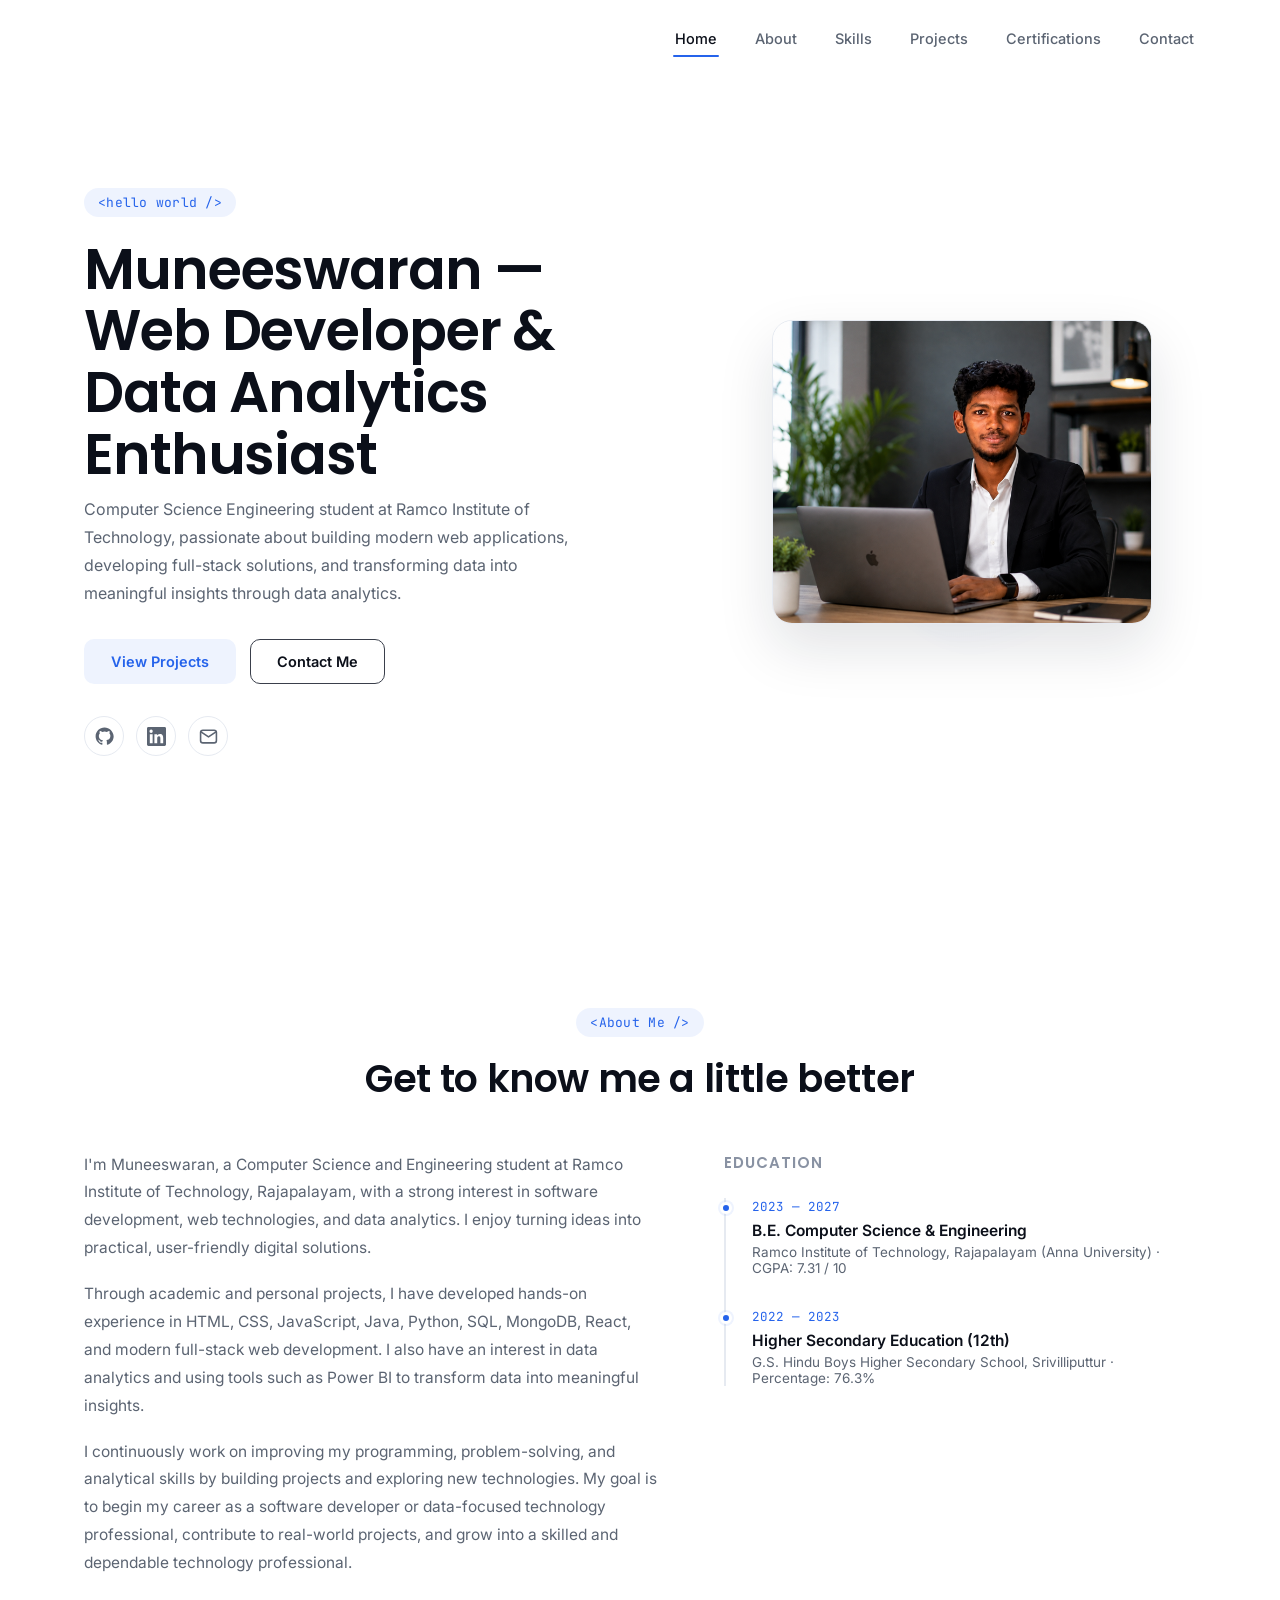
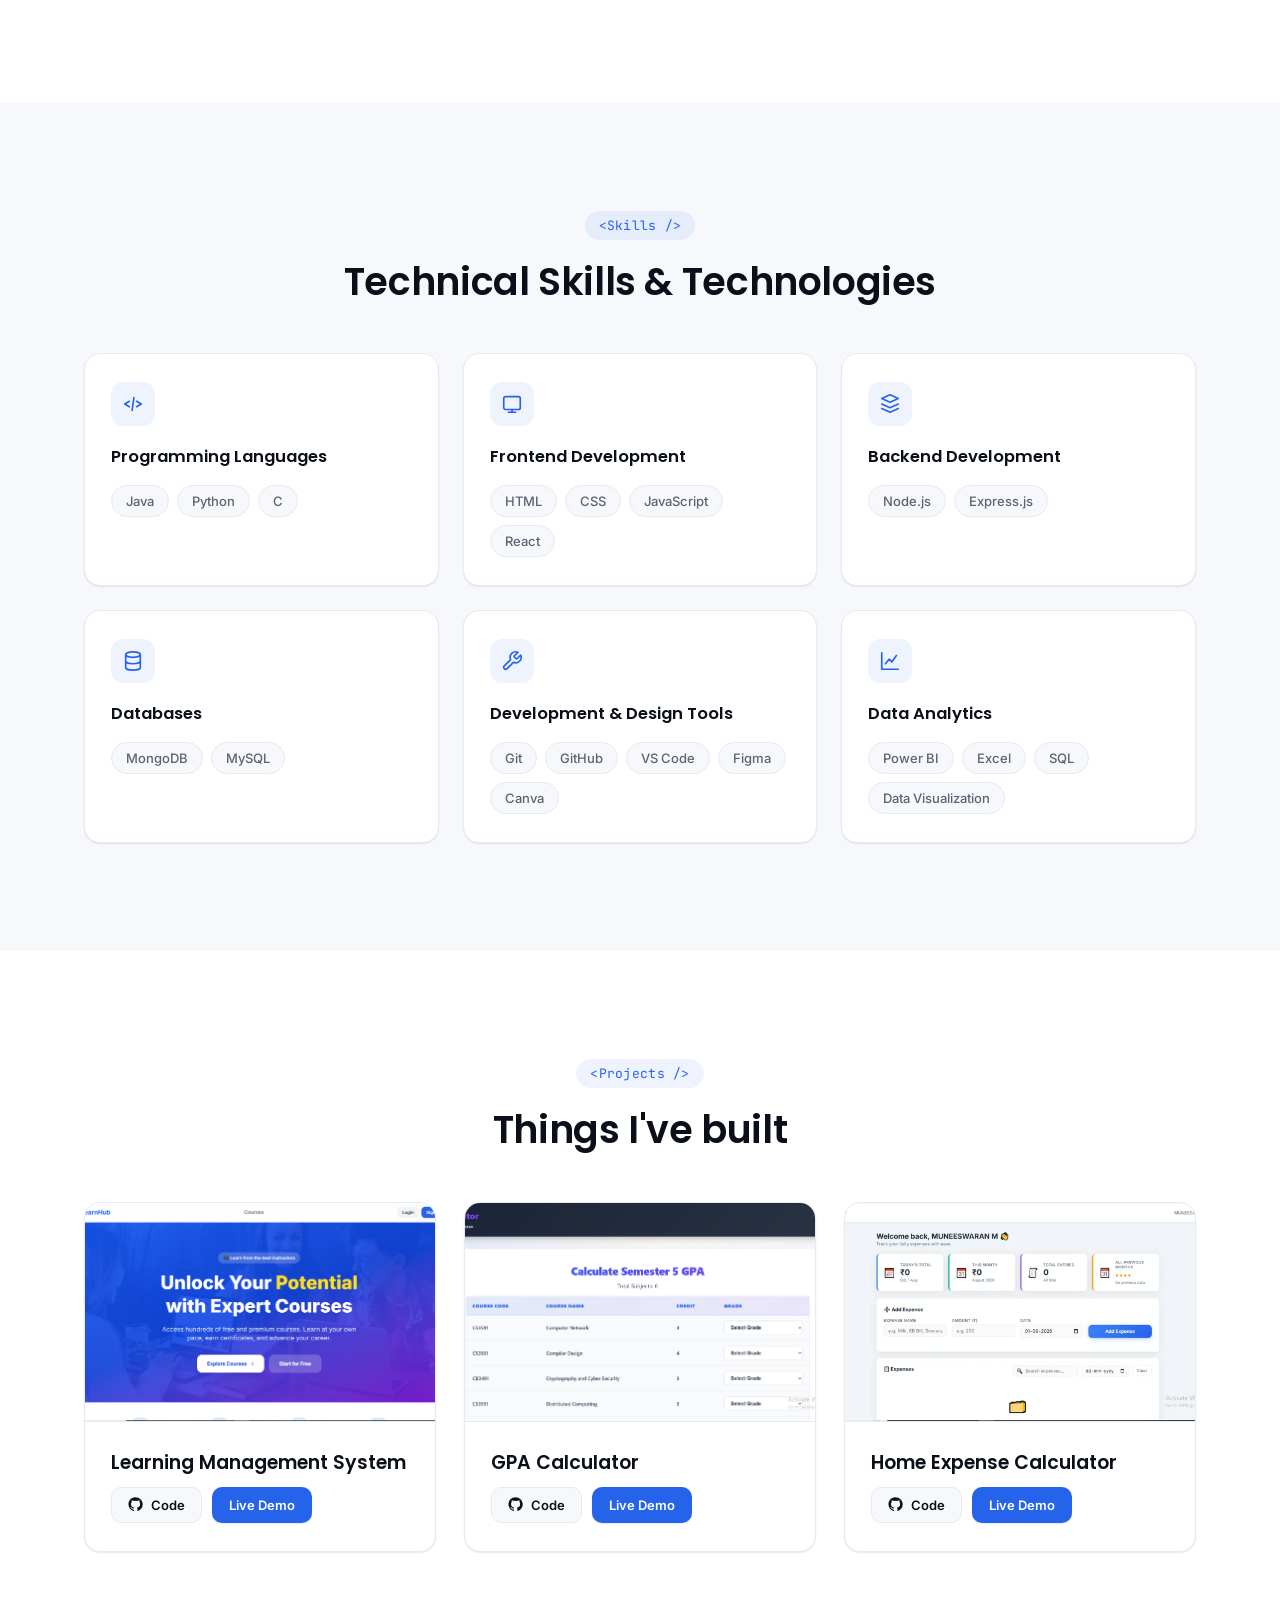
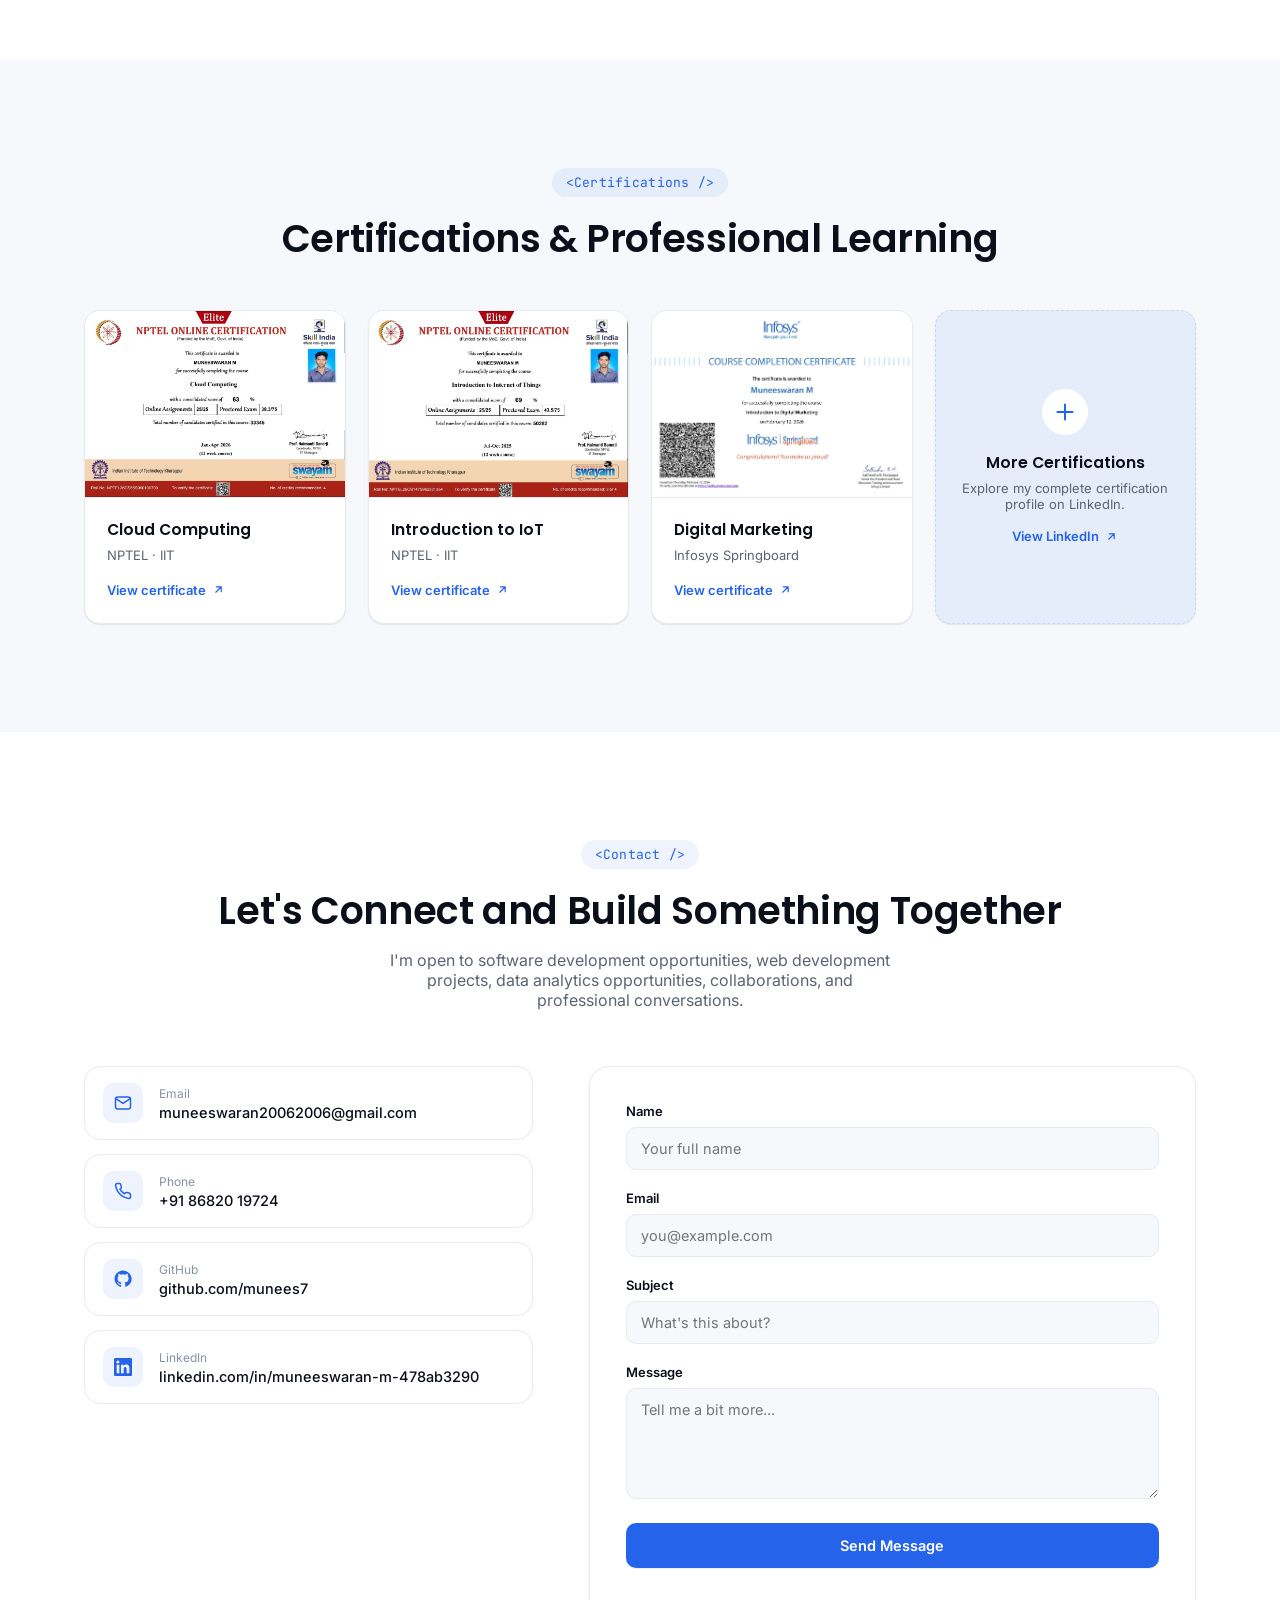
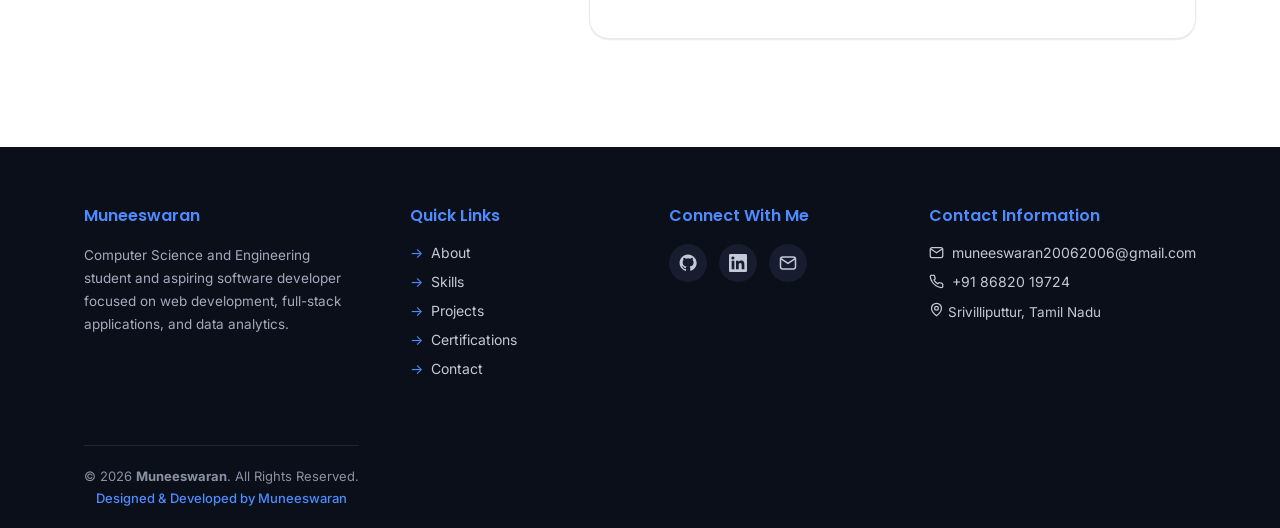
==== commit 04a9781c: "Update SEO metadata" ====
--- a/portfolio/index.html
+++ b/portfolio/index.html
@@ -111,8 +111,10 @@
     <div class="container hero-grid">
       <div class="hero-content reveal">
         <p class="eyebrow">&lt;hello world /&gt;</p>
-        <h1 class="hero-title">Hi, I am Muneeswaran</h1>
-        <p class="hero-intro">I'm a Computer Science Engineering student passionate about web development and data analytics. I enjoy building practical applications, solving problems, and learning new technologies through hands-on projects.</p>
+        <h1 class="hero-title">Muneeswaran — Web Developer & Data Analytics Enthusiast</h1>
+        <p class="hero-intro">Computer Science Engineering student at Ramco Institute of Technology,
+    passionate about building modern web applications, developing full-stack
+    solutions, and transforming data into meaningful insights through data analytics.</p>
 
         <div class="hero-actions">
           <a href="#projects" class="btn btn-soft">View Projects</a>
@@ -146,124 +148,230 @@
   <!-- ============ ABOUT ============ -->
   <section id="about" class="section">
     <div class="container">
-      <p class="eyebrow center">&lt;About Me /&gt;</p>
-      <h2 class="section-title center">Get to know me a little better</h2>
-
-      <div class="about-grid">
-        <div class="about-text reveal">
-          <p>I'm a Computer Science and Engineering student with a strong interest in software development, web technologies, and data analytics. I enjoy building practical applications and turning ideas into useful, user-friendly solutions.</p>
-          <p>Through academic and personal projects, I have gained hands-on experience with HTML, CSS, JavaScript, Java, Python, SQL, MongoDB, and modern web development technologies. I'm continuously improving my problem-solving skills and exploring new technologies.</p>
-          <p>My goal is to start my career as a software developer, contribute to real-world projects, and grow into a skilled and dependable technology professional.</p>
+
+        <p class="eyebrow center">&lt;About Me /&gt;</p>
+
+        <h2 class="section-title center">
+            Get to know me a little better
+        </h2>
+
+        <div class="about-grid">
+
+            <div class="about-text reveal">
+
+                <p>
+                    I'm Muneeswaran, a Computer Science and Engineering student
+                    at Ramco Institute of Technology, Rajapalayam, with a strong
+                    interest in software development, web technologies, and data
+                    analytics. I enjoy turning ideas into practical, user-friendly
+                    digital solutions.
+                </p>
+
+                <p>
+                    Through academic and personal projects, I have developed
+                    hands-on experience in HTML, CSS, JavaScript, Java, Python,
+                    SQL, MongoDB, React, and modern full-stack web development.
+                    I also have an interest in data analytics and using tools such
+                    as Power BI to transform data into meaningful insights.
+                </p>
+
+                <p>
+                    I continuously work on improving my programming, problem-solving,
+                    and analytical skills by building projects and exploring new
+                    technologies. My goal is to begin my career as a software
+                    developer or data-focused technology professional, contribute
+                    to real-world projects, and grow into a skilled and dependable
+                    technology professional.
+                </p>
+
+            </div>
+
+            <div class="about-timeline reveal">
+
+                <h3 class="timeline-heading">Education</h3>
+
+                <ol class="timeline">
+
+                    <li class="timeline-item">
+                        <span class="timeline-dot"></span>
+
+                        <div class="timeline-content">
+                            <p class="timeline-date">2023 — 2027</p>
+
+                            <p class="timeline-title">
+                                B.E. Computer Science &amp; Engineering
+                            </p>
+
+                            <p class="timeline-sub">
+                                Ramco Institute of Technology, Rajapalayam
+                                (Anna University) &middot; CGPA: 7.31 / 10
+                            </p>
+                        </div>
+                    </li>
+
+                    <li class="timeline-item">
+                        <span class="timeline-dot"></span>
+
+                        <div class="timeline-content">
+                            <p class="timeline-date">2022 — 2023</p>
+
+                            <p class="timeline-title">
+                                Higher Secondary Education (12th)
+                            </p>
+
+                            <p class="timeline-sub">
+                                G.S. Hindu Boys Higher Secondary School,
+                                Srivilliputtur &middot; Percentage: 76.3%
+                            </p>
+                        </div>
+                    </li>
+
+                </ol>
+
+            </div>
+
         </div>
 
-        <div class="about-timeline reveal">
-          <h3 class="timeline-heading">Education</h3>
-          <ol class="timeline">
-            <li class="timeline-item">
-              <span class="timeline-dot"></span>
-              <div class="timeline-content">
-                <p class="timeline-date">2023 — 2027</p>
-                <p class="timeline-title">B.E. Computer Science &amp; Engineering</p>
-                <p class="timeline-sub">Ramco Institute of Technology, Rajapalayam (Anna University) &middot; CGPA: 7.31 / 10</p>
-              </div>
-            </li>
-            <li class="timeline-item">
-              <span class="timeline-dot"></span>
-              <div class="timeline-content">
-                <p class="timeline-date">2022 — 2023</p>
-                <p class="timeline-title">Higher Secondary Education (12th)</p>
-                <p class="timeline-sub">G.S. Hindu Boys Higher Secondary School, Srivilliputtur &middot; Percentage: 76.3%</p>
-              </div>
-            </li>
-
-          </ol>
-        </div>
-      </div>
     </div>
-  </section>
-
+</section>
   <!-- ============ SKILLS ============ -->
   <section id="skills" class="section section-alt">
     <div class="container">
-      <p class="eyebrow center">&lt;Skills /&gt;</p>
-      <h2 class="section-title center">Technologies I work with</h2>
-
-      <div class="skills-grid">
-        <div class="skill-card reveal">
-          <div class="skill-icon">
-            <svg width="22" height="22" viewBox="0 0 24 24" fill="none" stroke="currentColor" stroke-width="1.8" stroke-linecap="round" stroke-linejoin="round"><path d="m8 9-5 3 5 3M16 9l5 3-5 3M13 5l-2 14"/></svg>
-          </div>
-          <h3 class="skill-cat">Programming Languages</h3>
-          <div class="tag-row">
-            <span class="chip">Java</span>
-            <span class="chip">Python</span>
-            <span class="chip">C</span>
-          </div>
+
+        <p class="eyebrow center">&lt;Skills /&gt;</p>
+
+        <h2 class="section-title center">
+            Technical Skills &amp; Technologies
+        </h2>
+
+        <div class="skills-grid">
+
+            <!-- Programming Languages -->
+            <div class="skill-card reveal">
+                <div class="skill-icon">
+                    <svg width="22" height="22" viewBox="0 0 24 24"
+                        fill="none" stroke="currentColor" stroke-width="1.8"
+                        stroke-linecap="round" stroke-linejoin="round">
+                        <path d="m8 9-5 3 5 3M16 9l5 3-5 3M13 5l-2 14"/>
+                    </svg>
+                </div>
+
+                <h3 class="skill-cat">Programming Languages</h3>
+
+                <div class="tag-row">
+                    <span class="chip">Java</span>
+                    <span class="chip">Python</span>
+                    <span class="chip">C</span>
+                </div>
+            </div>
+
+
+            <!-- Frontend Development -->
+            <div class="skill-card reveal">
+                <div class="skill-icon">
+                    <svg width="22" height="22" viewBox="0 0 24 24"
+                        fill="none" stroke="currentColor" stroke-width="1.8"
+                        stroke-linecap="round" stroke-linejoin="round">
+                        <rect x="3" y="4" width="18" height="14" rx="2"/>
+                        <path d="M8 21h8M12 18v3"/>
+                    </svg>
+                </div>
+
+                <h3 class="skill-cat">Frontend Development</h3>
+
+                <div class="tag-row">
+                    <span class="chip">HTML</span>
+                    <span class="chip">CSS</span>
+                    <span class="chip">JavaScript</span>
+                    <span class="chip">React</span>
+                </div>
+            </div>
+
+
+            <!-- Backend Development -->
+            <div class="skill-card reveal">
+                <div class="skill-icon">
+                    <svg width="22" height="22" viewBox="0 0 24 24"
+                        fill="none" stroke="currentColor" stroke-width="1.8"
+                        stroke-linecap="round" stroke-linejoin="round">
+                        <path d="M12 2 3 6l9 4 9-4-9-4ZM3 12l9 4 9-4M3 17l9 4 9-4"/>
+                    </svg>
+                </div>
+
+                <h3 class="skill-cat">Backend Development</h3>
+
+                <div class="tag-row">
+                    <span class="chip">Node.js</span>
+                    <span class="chip">Express.js</span>
+                </div>
+            </div>
+
+
+            <!-- Database -->
+            <div class="skill-card reveal">
+                <div class="skill-icon">
+                    <svg width="22" height="22" viewBox="0 0 24 24"
+                        fill="none" stroke="currentColor" stroke-width="1.8"
+                        stroke-linecap="round" stroke-linejoin="round">
+                        <ellipse cx="12" cy="5" rx="8" ry="3"/>
+                        <path d="M4 5v14c0 1.66 3.58 3 8 3s8-1.34 8-3V5M4 12c0 1.66 3.58 3 8 3s8-1.34 8-3"/>
+                    </svg>
+                </div>
+
+                <h3 class="skill-cat">Databases</h3>
+
+                <div class="tag-row">
+                    <span class="chip">MongoDB</span>
+                    <span class="chip">MySQL</span>
+                </div>
+            </div>
+
+
+            <!-- Development Tools -->
+            <div class="skill-card reveal">
+                <div class="skill-icon">
+                    <svg width="22" height="22" viewBox="0 0 24 24"
+                        fill="none" stroke="currentColor" stroke-width="1.8"
+                        stroke-linecap="round" stroke-linejoin="round">
+                        <path d="M14.7 6.3a1 1 0 0 0 0 1.4l1.6 1.6a1 1 0 0 0 1.4 0l3.77-3.77a6 6 0 0 1-7.94 7.94l-6.91 6.91a2.12 2.12 0 0 1-3-3l6.91-6.91a6 6 0 0 1 7.94-7.94Z"/>
+                    </svg>
+                </div>
+
+                <h3 class="skill-cat">Development &amp; Design Tools</h3>
+
+                <div class="tag-row">
+                    <span class="chip">Git</span>
+                    <span class="chip">GitHub</span>
+                    <span class="chip">VS Code</span>
+                    <span class="chip">Figma</span>
+                    <span class="chip">Canva</span>
+                </div>
+            </div>
+
+
+            <!-- Data Analytics -->
+            <div class="skill-card reveal">
+                <div class="skill-icon">
+                    <svg width="22" height="22" viewBox="0 0 24 24"
+                        fill="none" stroke="currentColor" stroke-width="1.8"
+                        stroke-linecap="round" stroke-linejoin="round">
+                        <path d="M3 3v18h18M7 15l4-5 3 3 5-7"/>
+                    </svg>
+                </div>
+
+                <h3 class="skill-cat">Data Analytics</h3>
+
+                <div class="tag-row">
+                    <span class="chip">Power BI</span>
+                    <span class="chip">Excel</span>
+                    <span class="chip">SQL</span>
+                    <span class="chip">Data Visualization</span>
+                </div>
+            </div>
+
         </div>
-
-        <div class="skill-card reveal">
-          <div class="skill-icon">
-            <svg width="22" height="22" viewBox="0 0 24 24" fill="none" stroke="currentColor" stroke-width="1.8" stroke-linecap="round" stroke-linejoin="round"><rect x="3" y="4" width="18" height="14" rx="2"/><path d="M8 21h8M12 18v3"/></svg>
-          </div>
-          <h3 class="skill-cat">Frontend</h3>
-          <div class="tag-row">
-            <span class="chip">HTML</span>
-            <span class="chip">CSS</span>
-            <span class="chip">JavaScript</span>
-            <span class="chip">React</span>
-          </div>
-        </div>
-
-        <div class="skill-card reveal">
-          <div class="skill-icon">
-            <svg width="22" height="22" viewBox="0 0 24 24" fill="none" stroke="currentColor" stroke-width="1.8" stroke-linecap="round" stroke-linejoin="round"><path d="M12 2 3 6l9 4 9-4-9-4ZM3 12l9 4 9-4M3 17l9 4 9-4"/></svg>
-          </div>
-          <h3 class="skill-cat">Backend</h3>
-          <div class="tag-row">
-            <span class="chip">Node.js</span>
-            <span class="chip">Express.js</span>
-          </div>
-        </div>
-
-        <div class="skill-card reveal">
-          <div class="skill-icon">
-            <svg width="22" height="22" viewBox="0 0 24 24" fill="none" stroke="currentColor" stroke-width="1.8" stroke-linecap="round" stroke-linejoin="round"><ellipse cx="12" cy="5" rx="8" ry="3"/><path d="M4 5v14c0 1.66 3.58 3 8 3s8-1.34 8-3V5M4 12c0 1.66 3.58 3 8 3s8-1.34 8-3"/></svg>
-          </div>
-          <h3 class="skill-cat">Database</h3>
-          <div class="tag-row">
-            <span class="chip">MongoDB</span>
-            <span class="chip">MySQL</span>
-          </div>
-        </div>
-
-        <div class="skill-card reveal">
-          <div class="skill-icon">
-            <svg width="22" height="22" viewBox="0 0 24 24" fill="none" stroke="currentColor" stroke-width="1.8" stroke-linecap="round" stroke-linejoin="round"><path d="M14.7 6.3a1 1 0 0 0 0 1.4l1.6 1.6a1 1 0 0 0 1.4 0l3.77-3.77a6 6 0 0 1-7.94 7.94l-6.91 6.91a2.12 2.12 0 0 1-3-3l6.91-6.91a6 6 0 0 1 7.94-7.94Z"/></svg>
-          </div>
-          <h3 class="skill-cat">Tools</h3>
-          <div class="tag-row">
-            <span class="chip">Git</span>
-            <span class="chip">GitHub</span>
-            <span class="chip">VS Code</span>
-            <span class="chip">Figma</span>
-            <span class="chip">Canva</span>
-          </div>
-        </div>
-
-        <div class="skill-card reveal">
-          <div class="skill-icon">
-            <svg width="22" height="22" viewBox="0 0 24 24" fill="none" stroke="currentColor" stroke-width="1.8" stroke-linecap="round" stroke-linejoin="round"><path d="M3 3v18h18M7 15l4-5 3 3 5-7"/></svg>
-          </div>
-          <h3 class="skill-cat">Data Analytics</h3>
-          <div class="tag-row">
-            <span class="chip">Power BI</span>
-            <span class="chip">Excel</span>
-          </div>
-        </div>
-      </div>
     </div>
-  </section>
-
+</section>
   <!-- ============ PROJECTS ============ -->
   <section id="projects" class="section">
     <div class="container">
@@ -327,76 +435,254 @@
   <!-- ============ CERTIFICATIONS ============ -->
   <section id="certifications" class="section section-alt">
     <div class="container">
-      <p class="eyebrow center">&lt;Certifications /&gt;</p>
-      <h2 class="section-title center">Courses &amp; certifications</h2>
-
-      <div class="cert-grid">
-        <div class="cert-card reveal">
-          <button type="button" class="cert-thumb" data-cert-img="assets/img/cert-cloud.jpg" data-cert-title="Cloud Computing" data-cert-issuer="NPTEL &middot; IIT" aria-label="View Cloud Computing certificate, full size">
-            <img src="assets/img/cert-cloud.jpg" alt="Cloud Computing certificate, awarded by NPTEL / IIT" loading="lazy">
-            <span class="cert-thumb-overlay">
-              <svg width="18" height="18" viewBox="0 0 24 24" fill="none" stroke="currentColor" stroke-width="2" stroke-linecap="round" stroke-linejoin="round"><path d="M15 3h6v6M9 21H3v-6M21 3l-7 7M3 21l7-7"/></svg>
-              Enlarge
-            </span>
-          </button>
-          <div class="cert-body">
-            <h3 class="cert-title">Cloud Computing</h3>
-            <p class="cert-issuer">NPTEL &middot; IIT</p>
-            <button type="button" class="cert-link" data-cert-img="assets/img/cert-cloud.jpg" data-cert-title="Cloud Computing" data-cert-issuer="NPTEL &middot; IIT">View certificate
-              <svg width="13" height="13" viewBox="0 0 24 24" fill="none" stroke="currentColor" stroke-width="2.2" stroke-linecap="round" stroke-linejoin="round"><path d="M7 17 17 7M8 7h9v9"/></svg>
-            </button>
-          </div>
+
+        <p class="eyebrow center">&lt;Certifications /&gt;</p>
+
+        <h2 class="section-title center">
+            Certifications &amp; Professional Learning
+        </h2>
+
+        <div class="cert-grid">
+
+            <!-- Cloud Computing -->
+            <div class="cert-card reveal">
+
+                <button
+                    type="button"
+                    class="cert-thumb"
+                    data-cert-img="assets/img/cert-cloud.jpg"
+                    data-cert-title="Cloud Computing"
+                    data-cert-issuer="NPTEL · IIT"
+                    aria-label="View Cloud Computing certificate">
+
+                    <img
+                        src="assets/img/cert-cloud.jpg"
+                        alt="Muneeswaran's Cloud Computing certificate from NPTEL and IIT"
+                        loading="lazy">
+
+                    <span class="cert-thumb-overlay">
+                        <svg width="18" height="18"
+                            viewBox="0 0 24 24"
+                            fill="none"
+                            stroke="currentColor"
+                            stroke-width="2"
+                            stroke-linecap="round"
+                            stroke-linejoin="round">
+                            <path d="M15 3h6v6M9 21H3v-6M21 3l-7 7M3 21l7-7"/>
+                        </svg>
+                        Enlarge
+                    </span>
+                </button>
+
+                <div class="cert-body">
+
+                    <h3 class="cert-title">
+                        Cloud Computing
+                    </h3>
+
+                    <p class="cert-issuer">
+                        NPTEL · IIT
+                    </p>
+
+                    <button
+                        type="button"
+                        class="cert-link"
+                        data-cert-img="assets/img/cert-cloud.jpg"
+                        data-cert-title="Cloud Computing"
+                        data-cert-issuer="NPTEL · IIT">
+                        View certificate
+
+                        <svg width="13" height="13"
+                            viewBox="0 0 24 24"
+                            fill="none"
+                            stroke="currentColor"
+                            stroke-width="2.2"
+                            stroke-linecap="round"
+                            stroke-linejoin="round">
+                            <path d="M7 17 17 7M8 7h9v9"/>
+                        </svg>
+                    </button>
+
+                </div>
+            </div>
+
+
+            <!-- Introduction to IoT -->
+            <div class="cert-card reveal">
+
+                <button
+                    type="button"
+                    class="cert-thumb"
+                    data-cert-img="assets/img/cert-iot.jpg"
+                    data-cert-title="Introduction to IoT"
+                    data-cert-issuer="NPTEL · IIT"
+                    aria-label="View Introduction to IoT certificate">
+
+                    <img
+                        src="assets/img/cert-iot.jpg"
+                        alt="Muneeswaran's Introduction to IoT certificate from NPTEL and IIT"
+                        loading="lazy">
+
+                    <span class="cert-thumb-overlay">
+                        <svg width="18" height="18"
+                            viewBox="0 0 24 24"
+                            fill="none"
+                            stroke="currentColor"
+                            stroke-width="2"
+                            stroke-linecap="round"
+                            stroke-linejoin="round">
+                            <path d="M15 3h6v6M9 21H3v-6M21 3l-7 7M3 21l7-7"/>
+                        </svg>
+                        Enlarge
+                    </span>
+                </button>
+
+                <div class="cert-body">
+
+                    <h3 class="cert-title">
+                        Introduction to IoT
+                    </h3>
+
+                    <p class="cert-issuer">
+                        NPTEL · IIT
+                    </p>
+
+                    <button
+                        type="button"
+                        class="cert-link"
+                        data-cert-img="assets/img/cert-iot.jpg"
+                        data-cert-title="Introduction to IoT"
+                        data-cert-issuer="NPTEL · IIT">
+                        View certificate
+
+                        <svg width="13" height="13"
+                            viewBox="0 0 24 24"
+                            fill="none"
+                            stroke="currentColor"
+                            stroke-width="2.2"
+                            stroke-linecap="round"
+                            stroke-linejoin="round">
+                            <path d="M7 17 17 7M8 7h9v9"/>
+                        </svg>
+                    </button>
+
+                </div>
+            </div>
+
+
+            <!-- Digital Marketing -->
+            <div class="cert-card reveal">
+
+                <button
+                    type="button"
+                    class="cert-thumb"
+                    data-cert-img="assets/img/cert-digital-marketing.jpg"
+                    data-cert-title="Digital Marketing"
+                    data-cert-issuer="Infosys Springboard"
+                    aria-label="View Digital Marketing certificate">
+
+                    <img
+                        src="assets/img/cert-digital-marketing.jpg"
+                        alt="Muneeswaran's Digital Marketing certificate from Infosys Springboard"
+                        loading="lazy">
+
+                    <span class="cert-thumb-overlay">
+                        <svg width="18" height="18"
+                            viewBox="0 0 24 24"
+                            fill="none"
+                            stroke="currentColor"
+                            stroke-width="2"
+                            stroke-linecap="round"
+                            stroke-linejoin="round">
+                            <path d="M15 3h6v6M9 21H3v-6M21 3l-7 7M3 21l7-7"/>
+                        </svg>
+                        Enlarge
+                    </span>
+                </button>
+
+                <div class="cert-body">
+
+                    <h3 class="cert-title">
+                        Digital Marketing
+                    </h3>
+
+                    <p class="cert-issuer">
+                        Infosys Springboard
+                    </p>
+
+                    <button
+                        type="button"
+                        class="cert-link"
+                        data-cert-img="assets/img/cert-digital-marketing.jpg"
+                        data-cert-title="Digital Marketing"
+                        data-cert-issuer="Infosys Springboard">
+                        View certificate
+
+                        <svg width="13" height="13"
+                            viewBox="0 0 24 24"
+                            fill="none"
+                            stroke="currentColor"
+                            stroke-width="2.2"
+                            stroke-linecap="round"
+                            stroke-linejoin="round">
+                            <path d="M7 17 17 7M8 7h9v9"/>
+                        </svg>
+                    </button>
+
+                </div>
+            </div>
+
+
+            <!-- More Certifications -->
+            <div class="cert-card cert-card-more reveal">
+
+                <div class="cert-more-icon">
+                    <svg width="26" height="26"
+                        viewBox="0 0 24 24"
+                        fill="none"
+                        stroke="currentColor"
+                        stroke-width="1.8"
+                        stroke-linecap="round"
+                        stroke-linejoin="round">
+                        <path d="M12 5v14M5 12h14"/>
+                    </svg>
+                </div>
+
+                <div class="cert-body cert-body-center">
+
+                    <h3 class="cert-title">
+                        More Certifications
+                    </h3>
+
+                    <p class="cert-issuer">
+                        Explore my complete certification profile on LinkedIn.
+                    </p>
+
+                    <a
+                        href="https://www.linkedin.com/in/muneeswaran-m-478ab3290"
+                        target="_blank"
+                        rel="noopener noreferrer"
+                        class="cert-link"
+                        title="View Muneeswaran's LinkedIn profile">
+                        View LinkedIn
+
+                        <svg width="13" height="13"
+                            viewBox="0 0 24 24"
+                            fill="none"
+                            stroke="currentColor"
+                            stroke-width="2.2"
+                            stroke-linecap="round"
+                            stroke-linejoin="round">
+                            <path d="M7 17 17 7M8 7h9v9"/>
+                        </svg>
+                    </a>
+
+                </div>
+            </div>
+
         </div>
-
-        <div class="cert-card reveal">
-          <button type="button" class="cert-thumb" data-cert-img="assets/img/cert-iot.jpg" data-cert-title="Introduction to IoT" data-cert-issuer="NPTEL &middot; IIT" aria-label="View Introduction to IoT certificate, full size">
-            <img src="assets/img/cert-iot.jpg" alt="Introduction to IoT certificate, awarded by NPTEL / IIT" loading="lazy">
-            <span class="cert-thumb-overlay">
-              <svg width="18" height="18" viewBox="0 0 24 24" fill="none" stroke="currentColor" stroke-width="2" stroke-linecap="round" stroke-linejoin="round"><path d="M15 3h6v6M9 21H3v-6M21 3l-7 7M3 21l7-7"/></svg>
-              Enlarge
-            </span>
-          </button>
-          <div class="cert-body">
-            <h3 class="cert-title">Introduction to IoT</h3>
-            <p class="cert-issuer">NPTEL &middot; IIT</p>
-            <button type="button" class="cert-link" data-cert-img="assets/img/cert-iot.jpg" data-cert-title="Introduction to IoT" data-cert-issuer="NPTEL &middot; IIT">View certificate
-              <svg width="13" height="13" viewBox="0 0 24 24" fill="none" stroke="currentColor" stroke-width="2.2" stroke-linecap="round" stroke-linejoin="round"><path d="M7 17 17 7M8 7h9v9"/></svg>
-            </button>
-          </div>
-        </div>
-
-        <div class="cert-card reveal">
-          <button type="button" class="cert-thumb" data-cert-img="assets/img/cert-digital-marketing.jpg" data-cert-title="Digital Marketing" data-cert-issuer="Infosys Springboard" aria-label="View Digital Marketing certificate, full size">
-            <img src="assets/img/cert-digital-marketing.jpg" alt="Digital Marketing certificate, awarded by Infosys Springboard" loading="lazy">
-            <span class="cert-thumb-overlay">
-              <svg width="18" height="18" viewBox="0 0 24 24" fill="none" stroke="currentColor" stroke-width="2" stroke-linecap="round" stroke-linejoin="round"><path d="M15 3h6v6M9 21H3v-6M21 3l-7 7M3 21l7-7"/></svg>
-              Enlarge
-            </span>
-          </button>
-          <div class="cert-body">
-            <h3 class="cert-title">Digital Marketing</h3>
-            <p class="cert-issuer">Infosys Springboard</p>
-            <button type="button" class="cert-link" data-cert-img="assets/img/cert-digital-marketing.jpg" data-cert-title="Digital Marketing" data-cert-issuer="Infosys Springboard">View certificate
-              <svg width="13" height="13" viewBox="0 0 24 24" fill="none" stroke="currentColor" stroke-width="2.2" stroke-linecap="round" stroke-linejoin="round"><path d="M7 17 17 7M8 7h9v9"/></svg>
-            </button>
-          </div>
-        </div>
-
-        <div class="cert-card cert-card-more reveal">
-          <div class="cert-more-icon">
-            <svg width="26" height="26" viewBox="0 0 24 24" fill="none" stroke="currentColor" stroke-width="1.8" stroke-linecap="round" stroke-linejoin="round"><path d="M12 5v14M5 12h14"/></svg>
-          </div>
-          <div class="cert-body cert-body-center">
-            <h3 class="cert-title">More certifications</h3>
-            <p class="cert-issuer">See the full list on LinkedIn</p>
-            <a href="https://www.linkedin.com/in/muneeswaran-m-478ab3290" target="_blank" rel="noopener noreferrer" class="cert-link" title="Opens LinkedIn — sign in if prompted to view">View LinkedIn
-              <svg width="13" height="13" viewBox="0 0 24 24" fill="none" stroke="currentColor" stroke-width="2.2" stroke-linecap="round" stroke-linejoin="round"><path d="M7 17 17 7M8 7h9v9"/></svg>
-            </a>
-          </div>
-        </div>
-      </div>
     </div>
-  </section>
+</section>
 
   <!-- ============ CERTIFICATE LIGHTBOX ============ -->
   <div class="lightbox" id="certLightbox" aria-hidden="true">
@@ -416,145 +702,473 @@
   <!-- ============ CONTACT ============ -->
   <section id="contact" class="section">
     <div class="container">
-      <p class="eyebrow center">&lt;Contact /&gt;</p>
-      <h2 class="section-title center">Let's build something together</h2>
-      <p class="section-sub center">Have a role, a project, or just want to say hi? My inbox is open.</p>
-
-      <div class="contact-grid">
-        <div class="contact-info reveal">
-          <a href="mailto:muneeswaran20062006@gmail.com" class="contact-row">
-            <span class="contact-icon">
-              <svg width="18" height="18" viewBox="0 0 24 24" fill="none" stroke="currentColor" stroke-width="2" stroke-linecap="round" stroke-linejoin="round"><rect x="2" y="4" width="20" height="16" rx="3"/><path d="m3 6.5 9 6 9-6"/></svg>
-            </span>
-            <span>
-              <span class="contact-label">Email</span>
-              <span class="contact-value">muneeswaran20062006@gmail.com</span>
-            </span>
-          </a>
-
-          <a href="tel:+918682019724" class="contact-row">
-            <span class="contact-icon">
-              <svg width="18" height="18" viewBox="0 0 24 24" fill="none" stroke="currentColor" stroke-width="2" stroke-linecap="round" stroke-linejoin="round"><path d="M22 16.9v3a2 2 0 0 1-2.2 2 19.8 19.8 0 0 1-8.6-3.1 19.5 19.5 0 0 1-6-6 19.8 19.8 0 0 1-3.1-8.6A2 2 0 0 1 4.1 2h3a2 2 0 0 1 2 1.7c.1.9.3 1.8.6 2.7a2 2 0 0 1-.5 2.1L8 9.7a16 16 0 0 0 6 6l1.2-1.2a2 2 0 0 1 2.1-.5c.9.3 1.8.5 2.7.6a2 2 0 0 1 1.7 2Z"/></svg>
-            </span>
-            <span>
-              <span class="contact-label">Phone</span>
-              <span class="contact-value">+91 86820 19724</span>
-            </span>
-          </a>
-
-          <a href="https://github.com/munees7" target="_blank" rel="noopener noreferrer" class="contact-row">
-            <span class="contact-icon">
-              <svg width="18" height="18" viewBox="0 0 24 24" fill="currentColor"><path d="M12 .5C5.73.5.75 5.48.75 11.75c0 5.02 3.26 9.27 7.77 10.77.57.1.78-.25.78-.55v-2.15c-3.16.69-3.83-1.34-3.83-1.34-.52-1.32-1.26-1.67-1.26-1.67-1.03-.7.08-.69.08-.69 1.14.08 1.74 1.17 1.74 1.17 1.01 1.73 2.65 1.23 3.29.94.1-.73.4-1.23.72-1.51-2.52-.29-5.17-1.26-5.17-5.6 0-1.24.44-2.25 1.17-3.04-.12-.29-.51-1.45.11-3.02 0 0 .96-.31 3.14 1.16a10.9 10.9 0 0 1 5.72 0c2.18-1.47 3.14-1.16 3.14-1.16.62 1.57.23 2.73.11 3.02.73.79 1.17 1.8 1.17 3.04 0 4.35-2.65 5.31-5.18 5.59.41.35.77 1.04.77 2.1v3.11c0 .3.2.66.79.55 4.5-1.5 7.76-5.75 7.76-10.77C23.25 5.48 18.27.5 12 .5Z"/></svg>
-            </span>
-            <span>
-              <span class="contact-label">GitHub</span>
-              <span class="contact-value">github.com/munees7</span>
-            </span>
-          </a>
-
-          <a href="https://www.linkedin.com/in/muneeswaran-m-478ab3290" target="_blank" rel="noopener noreferrer" class="contact-row" title="Opens LinkedIn — sign in if prompted to view">
-            <span class="contact-icon">
-              <svg width="18" height="18" viewBox="0 0 24 24" fill="currentColor"><path d="M20.45 20.45h-3.56v-5.57c0-1.33-.02-3.04-1.85-3.04-1.86 0-2.14 1.45-2.14 2.94v5.67H9.34V9h3.42v1.56h.05c.48-.9 1.64-1.85 3.38-1.85 3.6 0 4.27 2.37 4.27 5.46v6.28ZM5.34 7.43a2.07 2.07 0 1 1 0-4.13 2.07 2.07 0 0 1 0 4.13ZM7.12 20.45H3.56V9h3.56v11.45ZM22.22 0H1.77C.8 0 0 .78 0 1.75v20.5C0 23.22.8 24 1.77 24h20.45c.98 0 1.78-.78 1.78-1.75V1.75C24 .78 23.2 0 22.22 0Z"/></svg>
-            </span>
-            <span>
-              <span class="contact-label">LinkedIn</span>
-              <span class="contact-value">linkedin.com/in/muneeswaran-m-478ab3290</span>
-            </span>
-          </a>
+
+        <p class="eyebrow center">&lt;Contact /&gt;</p>
+
+        <h2 class="section-title center">
+            Let's Connect and Build Something Together
+        </h2>
+
+        <p class="section-sub center">
+            I'm open to software development opportunities, web development
+            projects, data analytics opportunities, collaborations, and
+            professional conversations.
+        </p>
+
+        <div class="contact-grid">
+
+            <div class="contact-info reveal">
+
+                <!-- Email -->
+                <a href="mailto:muneeswaran20062006@gmail.com"
+                   class="contact-row"
+                   aria-label="Email Muneeswaran">
+
+                    <span class="contact-icon">
+                        <svg width="18" height="18"
+                            viewBox="0 0 24 24"
+                            fill="none"
+                            stroke="currentColor"
+                            stroke-width="2"
+                            stroke-linecap="round"
+                            stroke-linejoin="round">
+                            <rect x="2" y="4" width="20" height="16" rx="3"/>
+                            <path d="m3 6.5 9 6 9-6"/>
+                        </svg>
+                    </span>
+
+                    <span>
+                        <span class="contact-label">Email</span>
+                        <span class="contact-value">
+                            muneeswaran20062006@gmail.com
+                        </span>
+                    </span>
+
+                </a>
+
+
+                <!-- Phone -->
+                <a href="tel:+918682019724"
+                   class="contact-row"
+                   aria-label="Call Muneeswaran">
+
+                    <span class="contact-icon">
+                        <svg width="18" height="18"
+                            viewBox="0 0 24 24"
+                            fill="none"
+                            stroke="currentColor"
+                            stroke-width="2"
+                            stroke-linecap="round"
+                            stroke-linejoin="round">
+                            <path d="M22 16.9v3a2 2 0 0 1-2.2 2
+                            19.8 19.8 0 0 1-8.6-3.1
+                            19.5 19.5 0 0 1-6-6
+                            19.8 19.8 0 0 1-3.1-8.6
+                            A2 2 0 0 1 4.1 2h3
+                            a2 2 0 0 1 2 1.7
+                            c.1.9.3 1.8.6 2.7
+                            a2 2 0 0 1-.5 2.1L8 9.7
+                            a16 16 0 0 0 6 6l1.2-1.2
+                            a2 2 0 0 1 2.1-.5
+                            c.9.3 1.8.5 2.7.6
+                            a2 2 0 0 1 1.7 2.3Z"/>
+                        </svg>
+                    </span>
+
+                    <span>
+                        <span class="contact-label">Phone</span>
+                        <span class="contact-value">
+                            +91 86820 19724
+                        </span>
+                    </span>
+
+                </a>
+
+
+                <!-- GitHub -->
+                <a href="https://github.com/munees7"
+                   target="_blank"
+                   rel="noopener noreferrer"
+                   class="contact-row"
+                   aria-label="View Muneeswaran's GitHub profile">
+
+                    <span class="contact-icon">
+                        <svg width="18" height="18"
+                            viewBox="0 0 24 24"
+                            fill="currentColor">
+                            <path d="M12 .5C5.73.5.75 5.48.75 11.75
+                            c0 5.02 3.26 9.27 7.77 10.77
+                            .57.1.78-.25.78-.55v-2.15
+                            c-3.16.69-3.83-1.34-3.83-1.34
+                            -.52-1.32-1.26-1.67-1.26-1.67
+                            -1.03-.7.08-.69.08-.69
+                            1.14.08 1.74 1.17 1.74 1.17
+                            1.01 1.73 2.65 1.23 3.29.94
+                            .1-.73.4-1.23.72-1.51
+                            -2.52-.29-5.17-1.26-5.17-5.6
+                            0-1.24.44-2.25 1.17-3.04
+                            -.12-.29-.51-1.45.11-3.02
+                            0 0 .96-.31 3.14 1.16
+                            a10.9 10.9 0 0 1 5.72 0
+                            c2.18-1.47 3.14-1.16 3.14-1.16
+                            .62 1.57.23 2.73.11 3.02
+                            .73.79 1.17 1.8 1.17 3.04
+                            0 4.35-2.65 5.31-5.18 5.59
+                            .41.35.77 1.04.77 2.1v3.11
+                            c0 .3.2.66.79.55
+                            4.5-1.5 7.76-5.75 7.76-10.77
+                            C23.25 5.48 18.27.5 12 .5Z"/>
+                        </svg>
+                    </span>
+
+                    <span>
+                        <span class="contact-label">GitHub</span>
+                        <span class="contact-value">
+                            github.com/munees7
+                        </span>
+                    </span>
+
+                </a>
+
+
+                <!-- LinkedIn -->
+                <a href="https://www.linkedin.com/in/muneeswaran-m-478ab3290"
+                   target="_blank"
+                   rel="noopener noreferrer"
+                   class="contact-row"
+                   aria-label="View Muneeswaran's LinkedIn profile">
+
+                    <span class="contact-icon">
+                        <svg width="18" height="18"
+                            viewBox="0 0 24 24"
+                            fill="currentColor">
+                            <path d="M20.45 20.45h-3.56v-5.57
+                            c0-1.33-.02-3.04-1.85-3.04
+                            -1.86 0-2.14 1.45-2.14 2.94v5.67
+                            H9.34V9h3.42v1.56h.05
+                            c.48-.9 1.64-1.85 3.38-1.85
+                            3.6 0 4.27 2.37 4.27 5.46
+                            v6.28ZM5.34 7.43a2.07 2.07 0 1 1
+                            0-4.13 2.07 2.07 0 0 1 0 4.13ZM7.12
+                            20.45H3.56V9h3.56v11.45ZM22.22 0H1.77
+                            C.8 0 0 .78 0 1.75v20.5C0 23.22.8 24
+                            1.77 24h20.45c.98 0 1.78-.78
+                            1.78-1.75V1.75C24 .78 23.2 0 22.22 0Z"/>
+                        </svg>
+                    </span>
+
+                    <span>
+                        <span class="contact-label">LinkedIn</span>
+                        <span class="contact-value">
+                            linkedin.com/in/muneeswaran-m-478ab3290
+                        </span>
+                    </span>
+
+                </a>
+
+            </div>
+
+
+            <!-- Contact Form -->
+            <form
+                class="contact-form reveal"
+                id="contactForm"
+                action="https://formspree.io/f/mlgqklqo"
+                method="POST"
+                novalidate>
+
+                <div class="form-row">
+                    <label for="name">Name</label>
+                    <input
+                        type="text"
+                        id="name"
+                        name="name"
+                        placeholder="Your full name"
+                        autocomplete="name"
+                        required>
+                </div>
+
+                <div class="form-row">
+                    <label for="email">Email</label>
+                    <input
+                        type="email"
+                        id="email"
+                        name="email"
+                        placeholder="you@example.com"
+                        autocomplete="email"
+                        required>
+                </div>
+
+                <div class="form-row">
+                    <label for="subject">Subject</label>
+                    <input
+                        type="text"
+                        id="subject"
+                        name="subject"
+                        placeholder="What's this about?"
+                        required>
+                </div>
+
+                <div class="form-row">
+                    <label for="message">Message</label>
+                    <textarea
+                        id="message"
+                        name="message"
+                        rows="5"
+                        placeholder="Tell me a bit more..."
+                        required></textarea>
+                </div>
+
+                <!-- Honeypot field for basic spam protection -->
+                <div class="form-honeypot" aria-hidden="true">
+                    <label for="website">Website</label>
+                    <input
+                        type="text"
+                        id="website"
+                        name="website"
+                        tabindex="-1"
+                        autocomplete="off">
+                </div>
+
+                <button
+                    type="submit"
+                    class="btn btn-primary btn-full"
+                    id="formSubmit">
+
+                    <span class="btn-text">
+                        Send Message
+                    </span>
+
+                </button>
+
+                <p
+                    class="form-status"
+                    id="formStatus"
+                    role="status"
+                    aria-live="polite">
+                </p>
+
+            </form>
+
         </div>
-
-        <form class="contact-form reveal" id="contactForm" action="https://formspree.io/f/mlgqklqo" method="POST" novalidate>
-          <div class="form-row">
-            <label for="name">Name</label>
-            <input type="text" id="name" name="name" placeholder="Your full name" required>
-          </div>
-          <div class="form-row">
-            <label for="email">Email</label>
-            <input type="email" id="email" name="email" placeholder="you@example.com" required>
-          </div>
-          <div class="form-row">
-            <label for="subject">Subject</label>
-            <input type="text" id="subject" name="subject" placeholder="What's this about?" required>
-          </div>
-          <div class="form-row">
-            <label for="message">Message</label>
-            <textarea id="message" name="message" rows="5" placeholder="Tell me a bit more..." required></textarea>
-          </div>
-
-          <!-- Honeypot field for basic spam protection, hidden from real users -->
-          <div class="form-honeypot" aria-hidden="true">
-            <label for="website">Website</label>
-            <input type="text" id="website" name="website" tabindex="-1" autocomplete="off">
-          </div>
-
-          <button type="submit" class="btn btn-primary btn-full" id="formSubmit">
-            <span class="btn-text">Send Message</span>
-          </button>
-
-          <p class="form-status" id="formStatus" role="status" aria-live="polite"></p>
-        </form>
-      </div>
     </div>
-  </section>
-
+</section>
 </main>
 
 <!-- ============ FOOTER ============ -->
 <footer class="footer">
   <div class="container footer-inner">
+
     <div class="footer-grid">
+
+      <!-- About -->
       <div class="footer-col footer-brand">
-        <p class="footer-heading footer-logo">Muneeswaran</p>
-        <p class="footer-tagline">A Computer Science Engineering student building practical, user-friendly web applications and exploring data analytics.</p>
+        <p class="footer-heading footer-logo">
+          Muneeswaran
+        </p>
+
+        <p class="footer-tagline">
+          Computer Science and Engineering student and aspiring software
+          developer focused on web development, full-stack applications,
+          and data analytics.
+        </p>
       </div>
 
+
+      <!-- Quick Links -->
       <div class="footer-col">
-        <p class="footer-heading">Quick Links</p>
-        <a href="#about"><span class="footer-arrow">&rarr;</span> About</a>
-        <a href="#skills"><span class="footer-arrow">&rarr;</span> Skills</a>
-        <a href="#projects"><span class="footer-arrow">&rarr;</span> Projects</a>
-        <a href="#contact"><span class="footer-arrow">&rarr;</span> Contact</a>
+
+        <p class="footer-heading">
+          Quick Links
+        </p>
+
+        <a href="#about">
+          <span class="footer-arrow">&rarr;</span>
+          About
+        </a>
+
+        <a href="#skills">
+          <span class="footer-arrow">&rarr;</span>
+          Skills
+        </a>
+
+        <a href="#projects">
+          <span class="footer-arrow">&rarr;</span>
+          Projects
+        </a>
+
+        <a href="#certifications">
+          <span class="footer-arrow">&rarr;</span>
+          Certifications
+        </a>
+
+        <a href="#contact">
+          <span class="footer-arrow">&rarr;</span>
+          Contact
+        </a>
+
       </div>
 
+
+      <!-- Social Profiles -->
       <div class="footer-col">
-        <p class="footer-heading">Connect With Me</p>
+
+        <p class="footer-heading">
+          Connect With Me
+        </p>
+
         <div class="footer-social-row">
-          <a href="https://github.com/munees7" target="_blank" rel="noopener noreferrer" class="footer-social-icon" aria-label="GitHub">
-            <svg width="18" height="18" viewBox="0 0 24 24" fill="currentColor"><path d="M12 .5C5.73.5.75 5.48.75 11.75c0 5.02 3.26 9.27 7.77 10.77.57.1.78-.25.78-.55v-2.15c-3.16.69-3.83-1.34-3.83-1.34-.52-1.32-1.26-1.67-1.26-1.67-1.03-.7.08-.69.08-.69 1.14.08 1.74 1.17 1.74 1.17 1.01 1.73 2.65 1.23 3.29.94.1-.73.4-1.23.72-1.51-2.52-.29-5.17-1.26-5.17-5.6 0-1.24.44-2.25 1.17-3.04-.12-.29-.51-1.45.11-3.02 0 0 .96-.31 3.14 1.16a10.9 10.9 0 0 1 5.72 0c2.18-1.47 3.14-1.16 3.14-1.16.62 1.57.23 2.73.11 3.02.73.79 1.17 1.8 1.17 3.04 0 4.35-2.65 5.31-5.18 5.59.41.35.77 1.04.77 2.1v3.11c0 .3.2.66.79.55 4.5-1.5 7.76-5.75 7.76-10.77C23.25 5.48 18.27.5 12 .5Z"/></svg>
+
+          <a
+            href="https://github.com/munees7"
+            target="_blank"
+            rel="noopener noreferrer"
+            class="footer-social-icon"
+            aria-label="Muneeswaran on GitHub">
+
+            <svg width="18" height="18"
+              viewBox="0 0 24 24"
+              fill="currentColor">
+              <path d="M12 .5C5.73.5.75 5.48.75 11.75c0 5.02 3.26 9.27 7.77 10.77.57.1.78-.25.78-.55v-2.15c-3.16.69-3.83-1.34-3.83-1.34-.52-1.32-1.26-1.67-1.26-1.67-1.03-.7.08-.69.08-.69 1.14.08 1.74 1.17 1.74 1.17 1.01 1.73 2.65 1.23 3.29.94.1-.73.4-1.23.72-1.51-2.52-.29-5.17-1.26-5.17-5.6 0-1.24.44-2.25 1.17-3.04-.12-.29-.51-1.45.11-3.02 0 0 .96-.31 3.14 1.16a10.9 10.9 0 0 1 5.72 0c2.18-1.47 3.14-1.16 3.14-1.16.62 1.57.23 2.73.11 3.02.73.79 1.17 1.8 1.17 3.04 0 4.35-2.65 5.31-5.18 5.59.41.35.77 1.04.77 2.1v3.11c0 .3.2.66.79.55 4.5-1.5 7.76-5.75 7.76-10.77C23.25 5.48 18.27.5 12 .5Z"/>
+            </svg>
+
           </a>
-          <a href="https://www.linkedin.com/in/muneeswaran-m-478ab3290" target="_blank" rel="noopener noreferrer" class="footer-social-icon" aria-label="LinkedIn" title="Opens LinkedIn — sign in if prompted to view">
-            <svg width="18" height="18" viewBox="0 0 24 24" fill="currentColor"><path d="M20.45 20.45h-3.56v-5.57c0-1.33-.02-3.04-1.85-3.04-1.86 0-2.14 1.45-2.14 2.94v5.67H9.34V9h3.42v1.56h.05c.48-.9 1.64-1.85 3.38-1.85 3.6 0 4.27 2.37 4.27 5.46v6.28ZM5.34 7.43a2.07 2.07 0 1 1 0-4.13 2.07 2.07 0 0 1 0 4.13ZM7.12 20.45H3.56V9h3.56v11.45ZM22.22 0H1.77C.8 0 0 .78 0 1.75v20.5C0 23.22.8 24 1.77 24h20.45c.98 0 1.78-.78 1.78-1.75V1.75C24 .78 23.2 0 22.22 0Z"/></svg>
+
+
+          <a
+            href="https://www.linkedin.com/in/muneeswaran-m-478ab3290"
+            target="_blank"
+            rel="noopener noreferrer"
+            class="footer-social-icon"
+            aria-label="Muneeswaran on LinkedIn">
+
+            <svg width="18" height="18"
+              viewBox="0 0 24 24"
+              fill="currentColor">
+              <path d="M20.45 20.45h-3.56v-5.57c0-1.33-.02-3.04-1.85-3.04-1.86 0-2.14 1.45-2.14 2.94v5.67H9.34V9h3.42v1.56h.05c.48-.9 1.64-1.85 3.38-1.85 3.6 0 4.27 2.37 4.27 5.46v6.28ZM5.34 7.43a2.07 2.07 0 1 1 0-4.13 2.07 2.07 0 0 1 0 4.13ZM7.12 20.45H3.56V9h3.56v11.45ZM22.22 0H1.77C.8 0 0 .78 0 1.75v20.5C0 23.22.8 24 1.77 24h20.45c.98 0 1.78-.78 1.78-1.75V1.75C24 .78 23.2 0 22.22 0Z"/>
+            </svg>
+
           </a>
-          <a href="mailto:muneeswaran20062006@gmail.com" class="footer-social-icon" aria-label="Email">
-            <svg width="18" height="18" viewBox="0 0 24 24" fill="none" stroke="currentColor" stroke-width="2" stroke-linecap="round" stroke-linejoin="round"><rect x="2" y="4" width="20" height="16" rx="3"/><path d="m3 6.5 9 6 9-6"/></svg>
+
+
+          <a
+            href="mailto:muneeswaran20062006@gmail.com"
+            class="footer-social-icon"
+            aria-label="Email Muneeswaran">
+
+            <svg width="18" height="18"
+              viewBox="0 0 24 24"
+              fill="none"
+              stroke="currentColor"
+              stroke-width="2"
+              stroke-linecap="round"
+              stroke-linejoin="round">
+              <rect x="2" y="4" width="20" height="16" rx="3"/>
+              <path d="m3 6.5 9 6 9-6"/>
+            </svg>
+
           </a>
+
         </div>
       </div>
 
+
+      <!-- Contact Information -->
       <div class="footer-col">
-        <p class="footer-heading">Contact Info</p>
-        <a href="mailto:muneeswaran20062006@gmail.com" class="footer-contact-row">
-          <svg width="15" height="15" viewBox="0 0 24 24" fill="none" stroke="currentColor" stroke-width="2" stroke-linecap="round" stroke-linejoin="round"><rect x="2" y="4" width="20" height="16" rx="3"/><path d="m3 6.5 9 6 9-6"/></svg>
+
+        <p class="footer-heading">
+          Contact Information
+        </p>
+
+        <a
+          href="mailto:muneeswaran20062006@gmail.com"
+          class="footer-contact-row">
+
+          <svg width="15" height="15"
+            viewBox="0 0 24 24"
+            fill="none"
+            stroke="currentColor"
+            stroke-width="2"
+            stroke-linecap="round"
+            stroke-linejoin="round">
+            <rect x="2" y="4" width="20" height="16" rx="3"/>
+            <path d="m3 6.5 9 6 9-6"/>
+          </svg>
+
           muneeswaran20062006@gmail.com
+
         </a>
-        <a href="tel:+918682019724" class="footer-contact-row">
-          <svg width="15" height="15" viewBox="0 0 24 24" fill="none" stroke="currentColor" stroke-width="2" stroke-linecap="round" stroke-linejoin="round"><path d="M22 16.9v3a2 2 0 0 1-2.2 2 19.8 19.8 0 0 1-8.6-3.1 19.5 19.5 0 0 1-6-6 19.8 19.8 0 0 1-3.1-8.6A2 2 0 0 1 4.1 2h3a2 2 0 0 1 2 1.7c.1.9.3 1.8.6 2.7a2 2 0 0 1-.5 2.1L8 9.7a16 16 0 0 0 6 6l1.2-1.2a2 2 0 0 1 2.1-.5c.9.3 1.8.5 2.7.6a2 2 0 0 1 1.7 2Z"/></svg>
+
+
+        <a
+          href="tel:+918682019724"
+          class="footer-contact-row">
+
+          <svg width="15" height="15"
+            viewBox="0 0 24 24"
+            fill="none"
+            stroke="currentColor"
+            stroke-width="2"
+            stroke-linecap="round"
+            stroke-linejoin="round">
+            <path d="M22 16.9v3a2 2 0 0 1-2.2 2
+            19.8 19.8 0 0 1-8.6-3.1
+            19.5 19.5 0 0 1-6-6
+            19.8 19.8 0 0 1-3.1-8.6
+            A2 2 0 0 1 4.1 2h3
+            a2 2 0 0 1 2 1.7
+            c.1.9.3 1.8.6 2.7
+            a2 2 0 0 1-.5 2.1L8 9.7
+            a16 16 0 0 0 6 6l1.2-1.2
+            a2 2 0 0 1 2.1-.5
+            c.9.3 1.8.5 2.7.6
+            a2 2 0 0 1 1.7 2Z"/>
+          </svg>
+
           +91 86820 19724
+
         </a>
+
+
         <p class="footer-contact-row">
-          <svg width="15" height="15" viewBox="0 0 24 24" fill="none" stroke="currentColor" stroke-width="2" stroke-linecap="round" stroke-linejoin="round"><path d="M20 10c0 6-8 12-8 12s-8-6-8-12a8 8 0 0 1 16 0Z"/><circle cx="12" cy="10" r="3"/></svg>
+
+          <svg width="15" height="15"
+            viewBox="0 0 24 24"
+            fill="none"
+            stroke="currentColor"
+            stroke-width="2"
+            stroke-linecap="round"
+            stroke-linejoin="round">
+            <path d="M20 10c0 6-8 12-8 12s-8-6-8-12
+            a8 8 0 0 1 16 0Z"/>
+            <circle cx="12" cy="10" r="3"/>
+          </svg>
+
           Srivilliputtur, Tamil Nadu
+
         </p>
+
       </div>
+
     </div>
 
+
+    <!-- Footer Bottom -->
     <div class="footer-bottom">
-      <p>&copy; 2026 <strong>Muneeswaran</strong>. All Rights Reserved.</p>
-      <p class="footer-subtag">Designed &amp; Developed by Muneeswaran</p>
+
+      <p>
+        &copy; 2026 <strong>Muneeswaran</strong>.
+        All Rights Reserved.
+      </p>
+
+      <p class="footer-subtag">
+        Designed &amp; Developed by Muneeswaran
+      </p>
+
     </div>
+
   </div>
 </footer>
-
 <script src="js/script.js"></script>
 </body>
 </html>
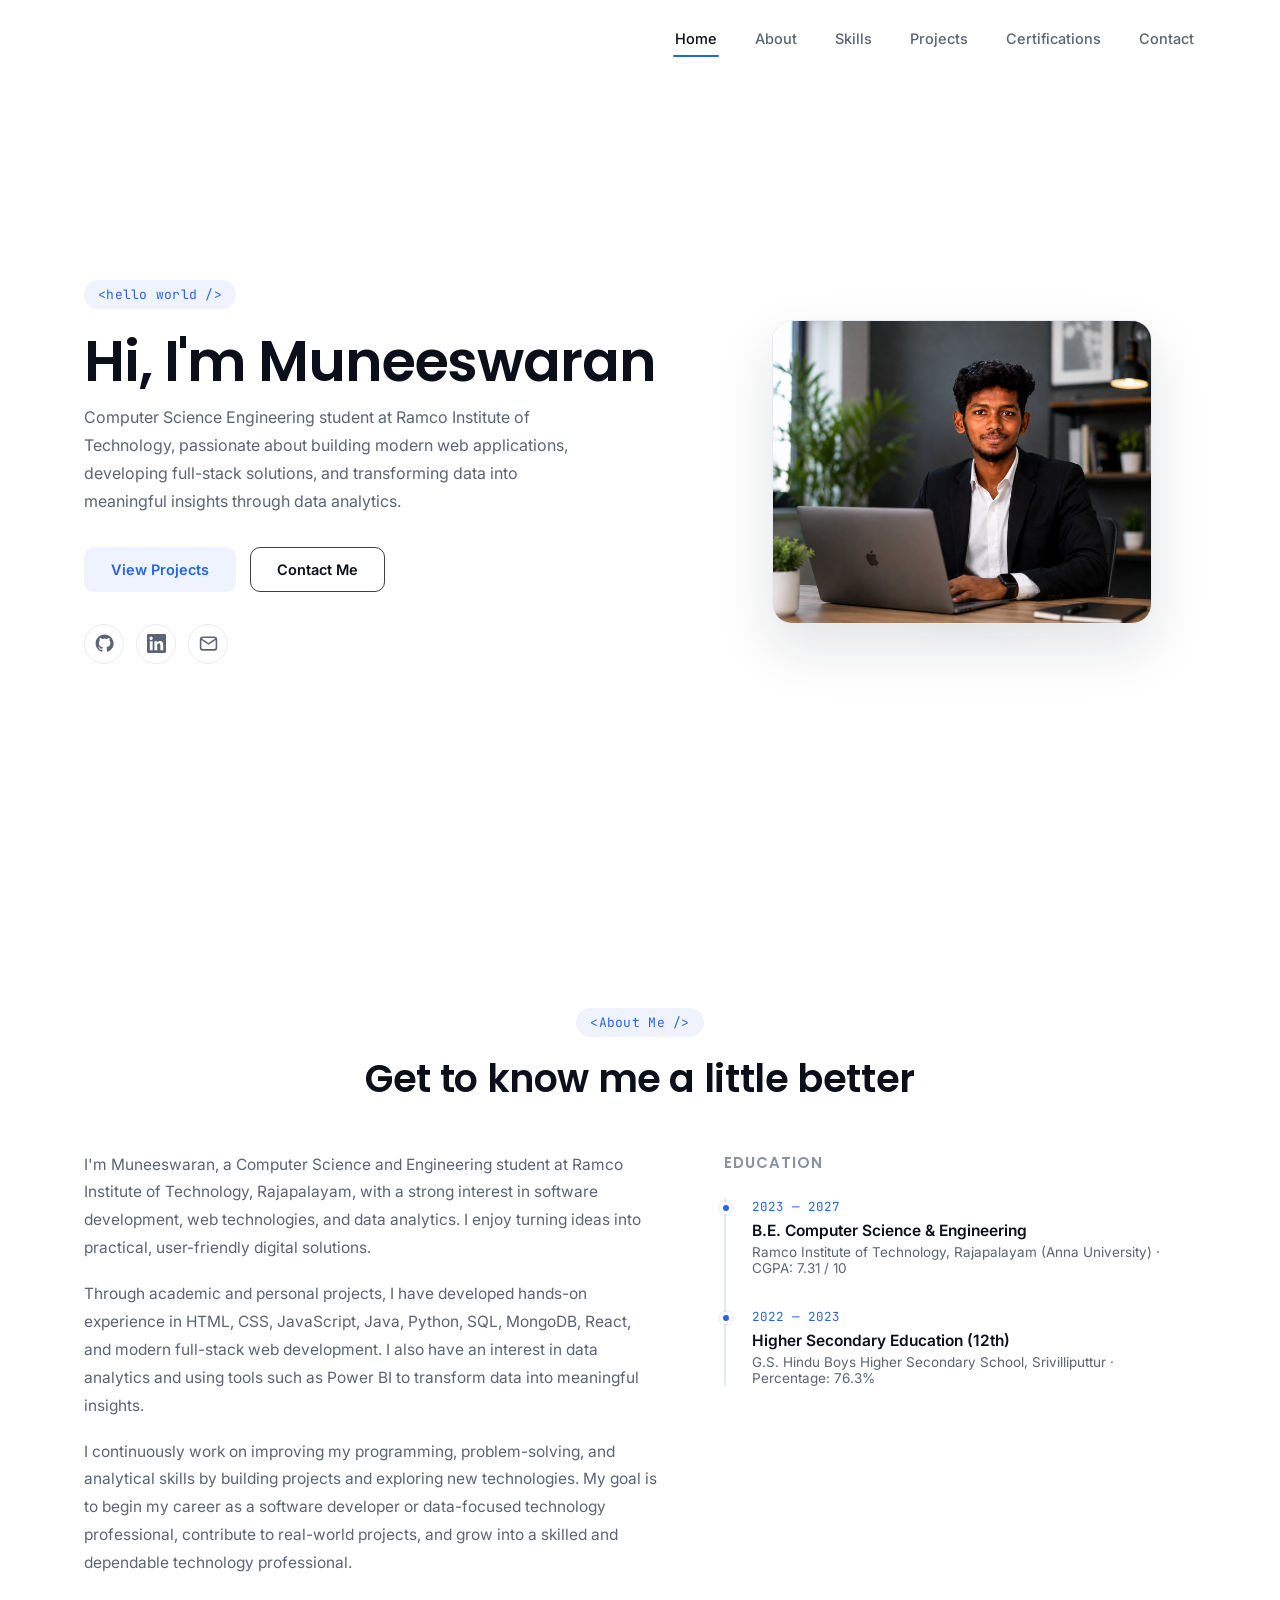
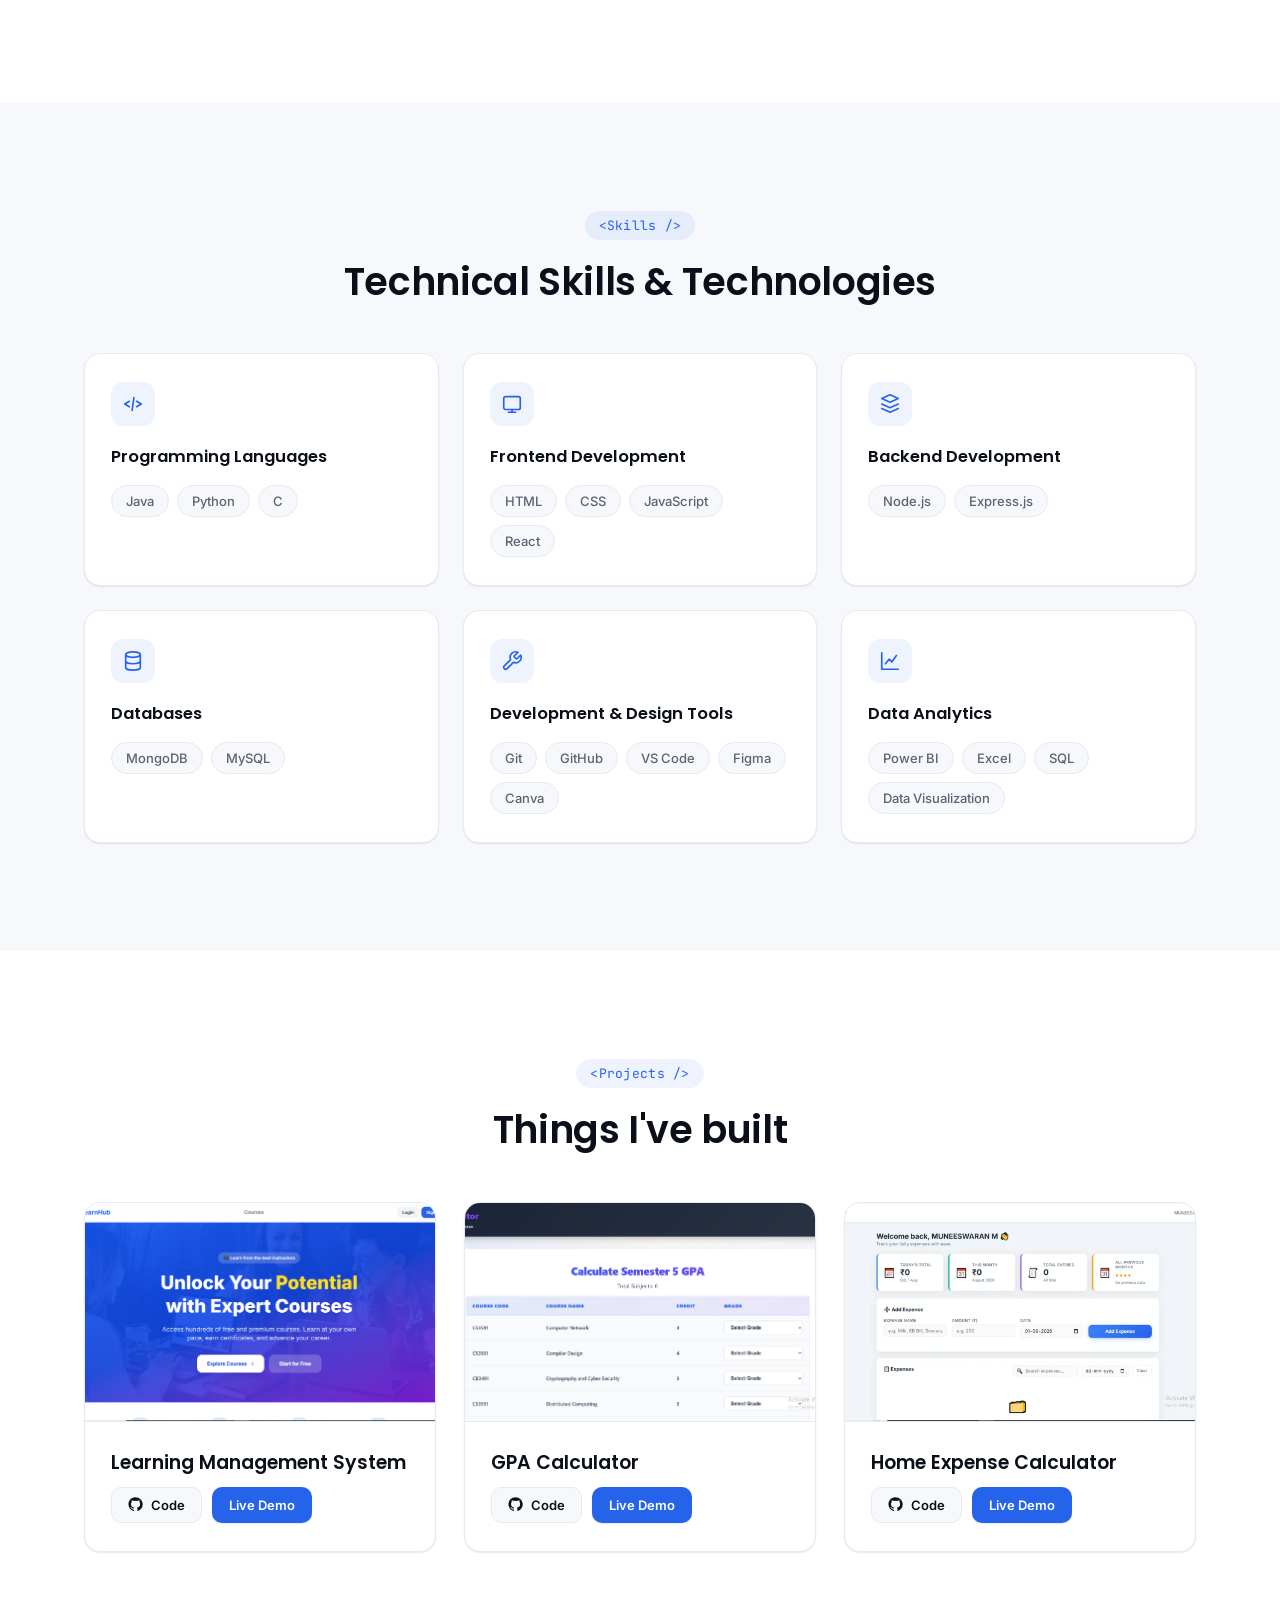
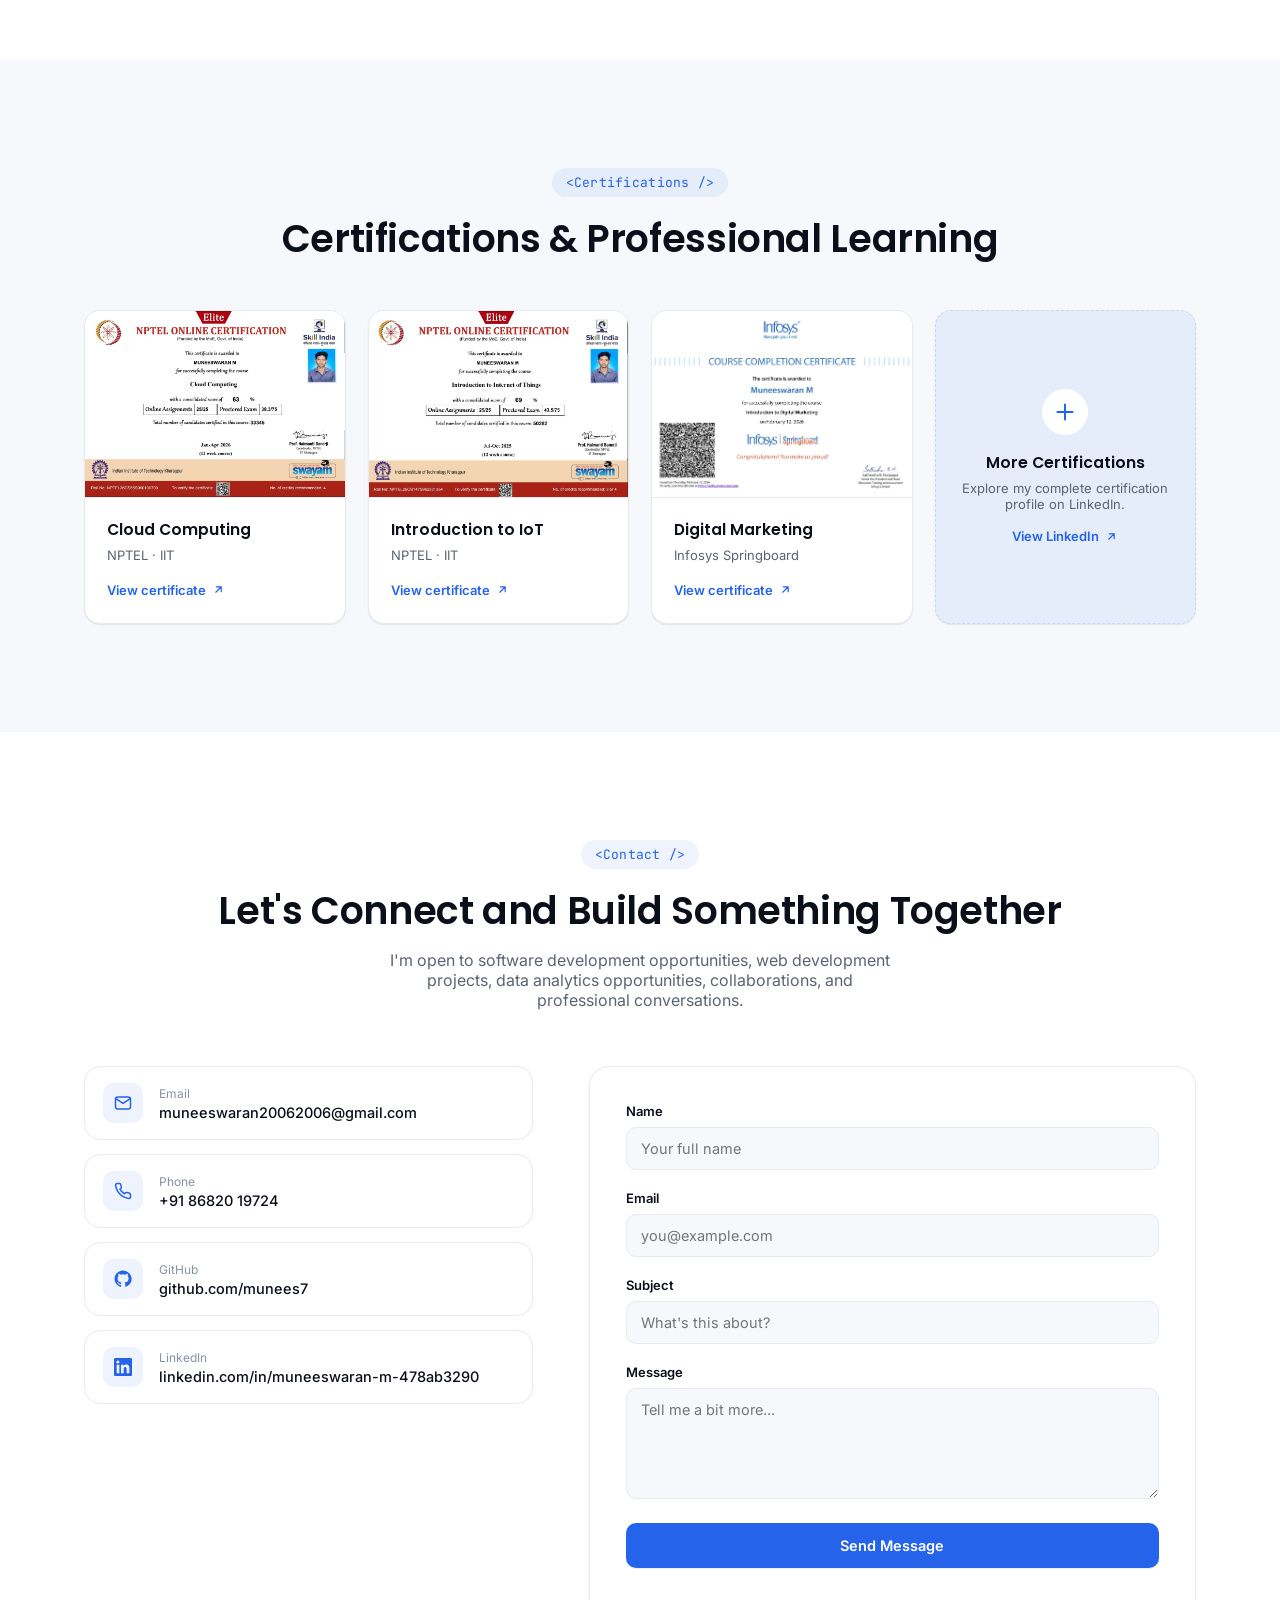
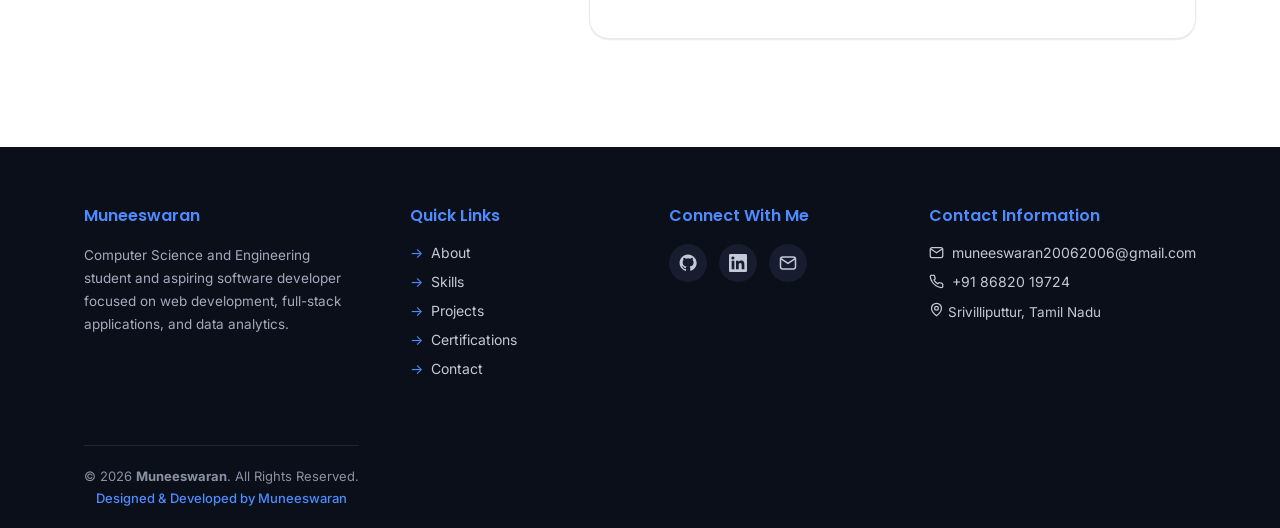
==== commit 69869e8b: "Update SEO metadata" ====
--- a/portfolio/index.html
+++ b/portfolio/index.html
@@ -111,7 +111,7 @@
     <div class="container hero-grid">
       <div class="hero-content reveal">
         <p class="eyebrow">&lt;hello world /&gt;</p>
-        <h1 class="hero-title">Muneeswaran — Web Developer & Data Analytics Enthusiast</h1>
+        <h1 class="hero-title">Hi, I'm Muneeswaran</h1>
         <p class="hero-intro">Computer Science Engineering student at Ramco Institute of Technology,
     passionate about building modern web applications, developing full-stack
     solutions, and transforming data into meaningful insights through data analytics.</p>
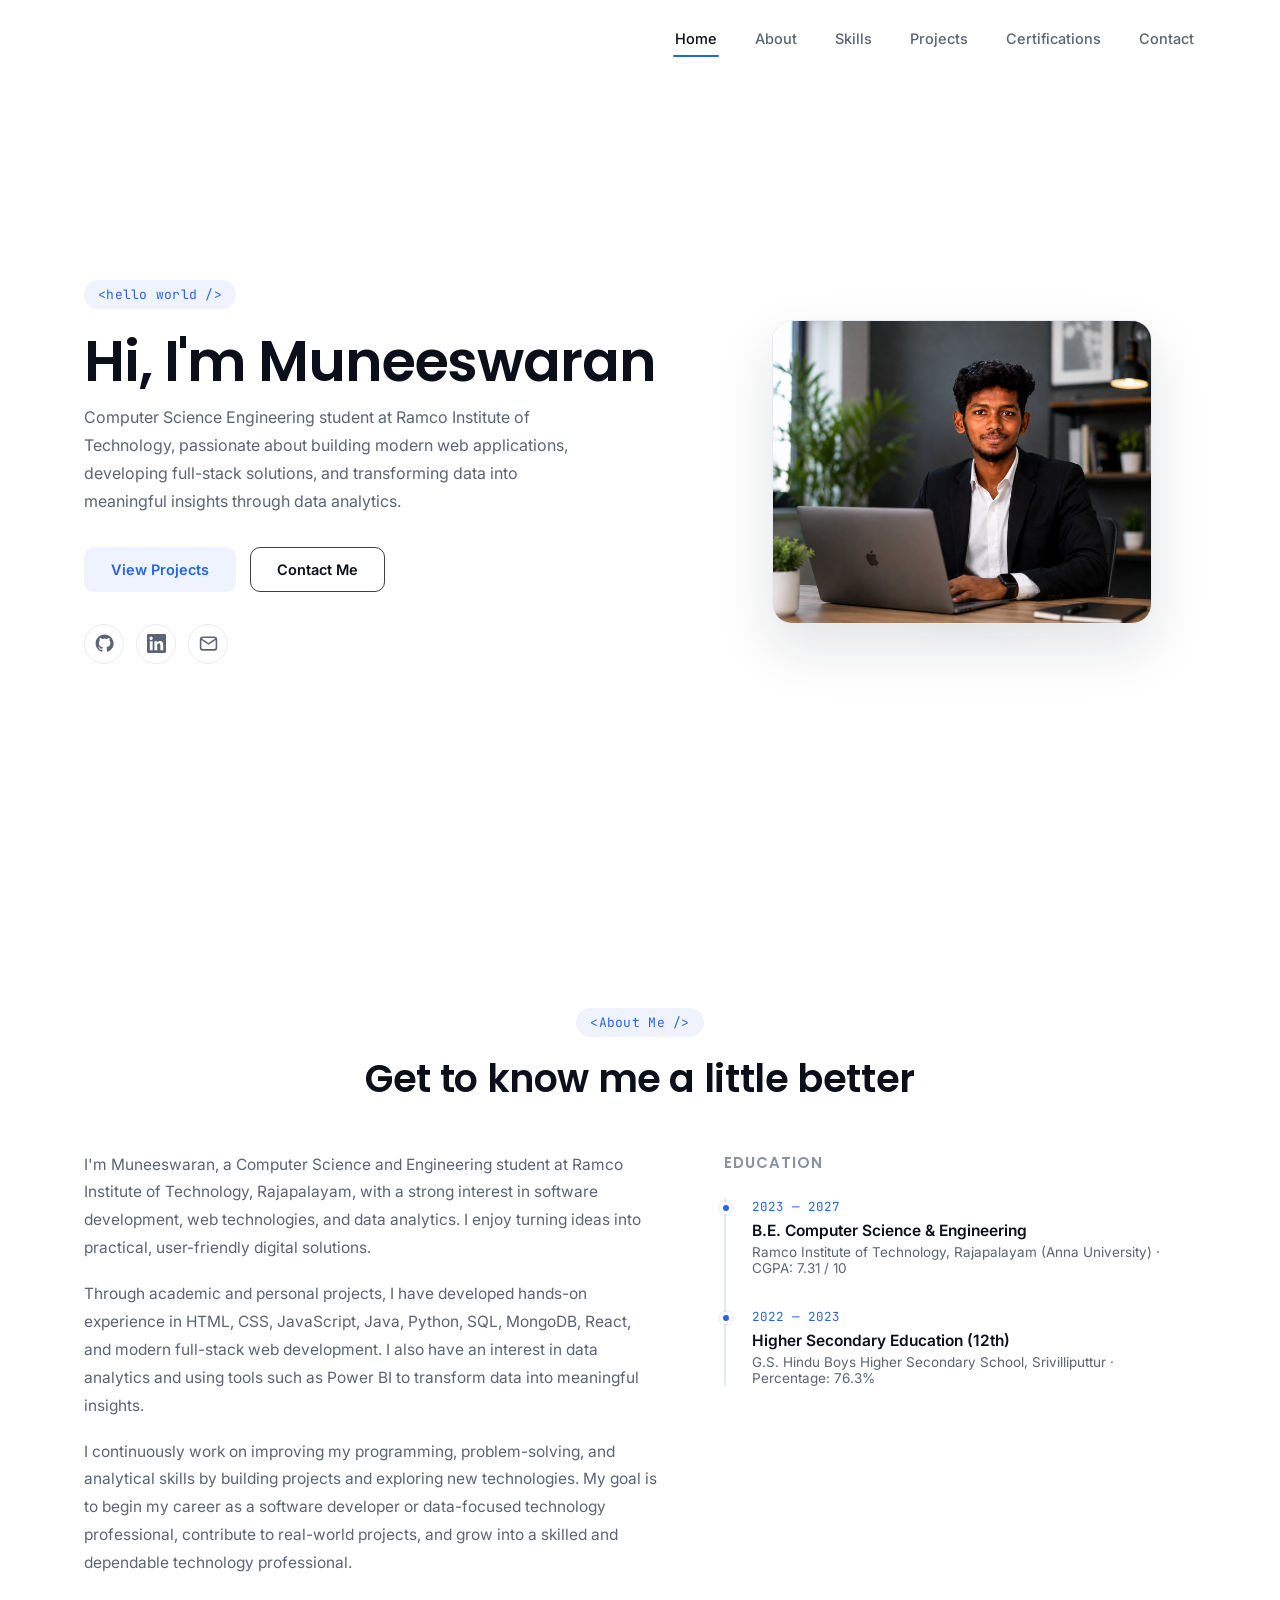
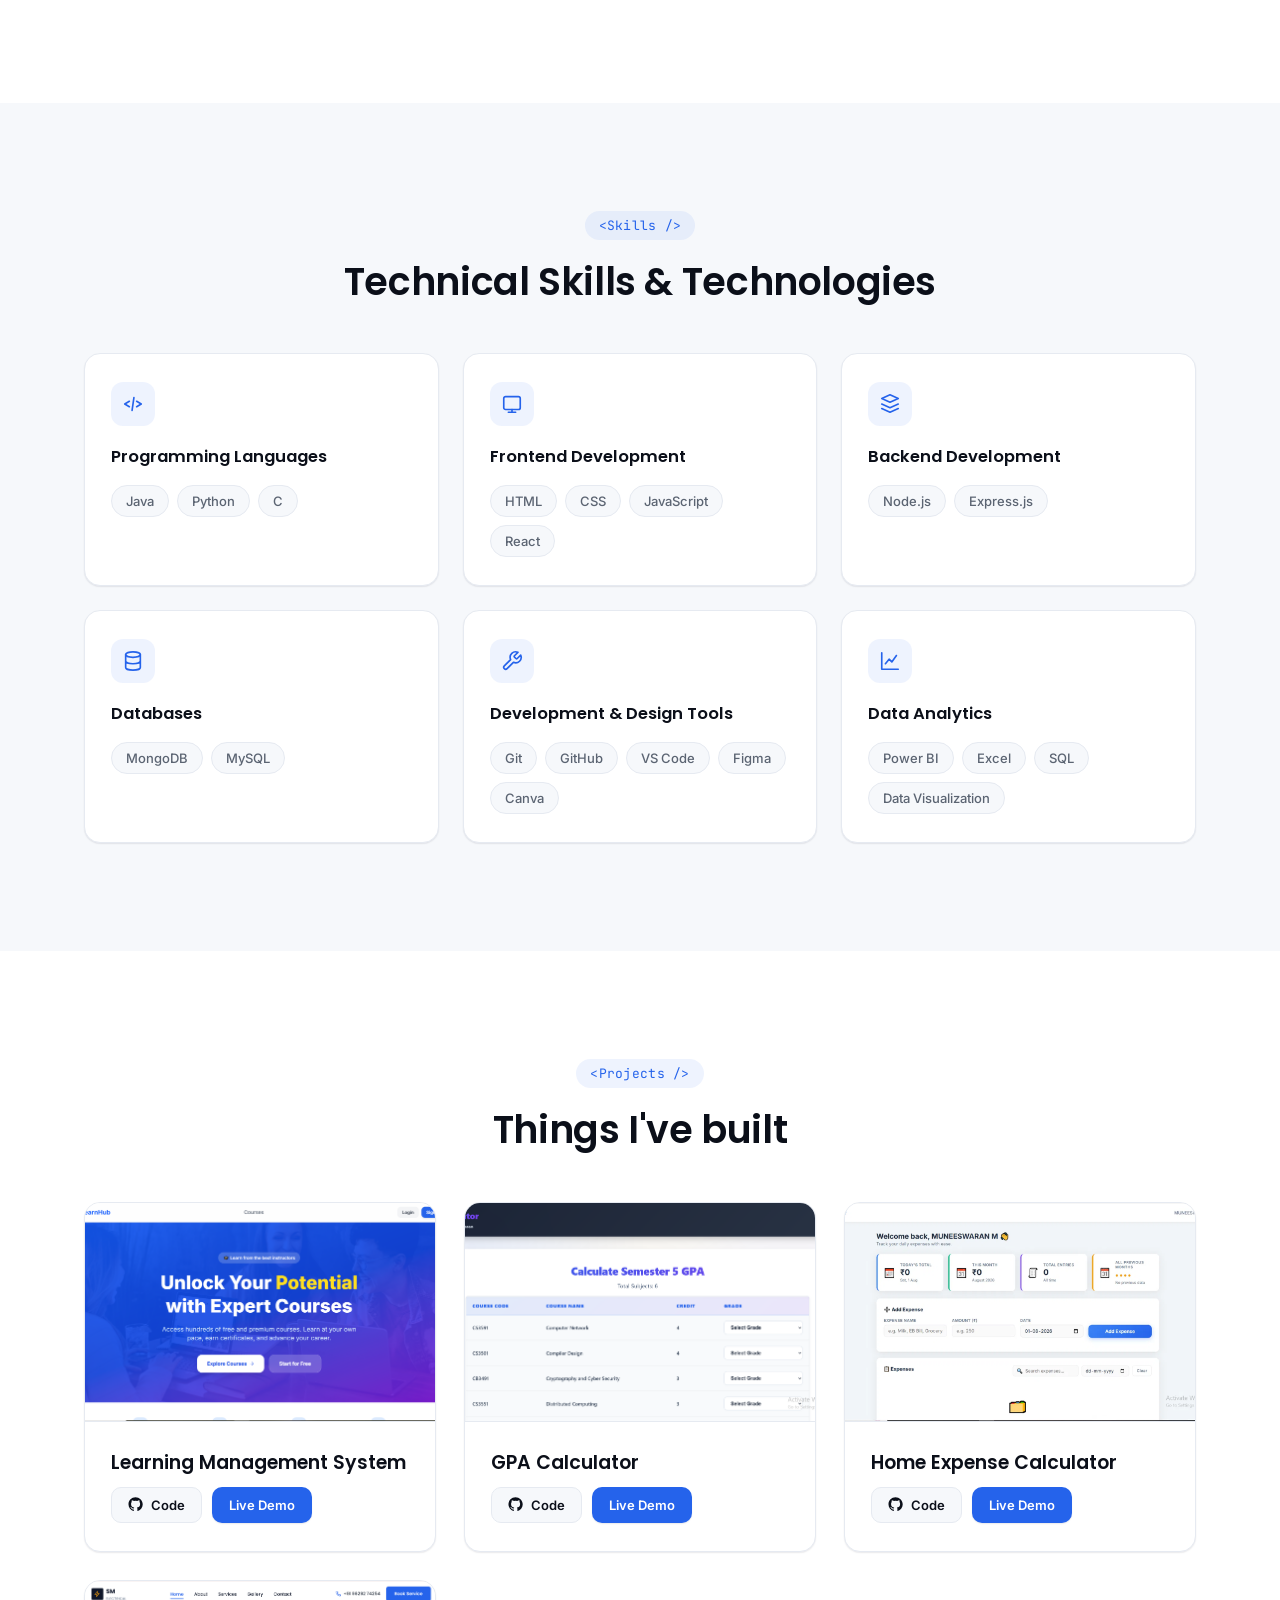
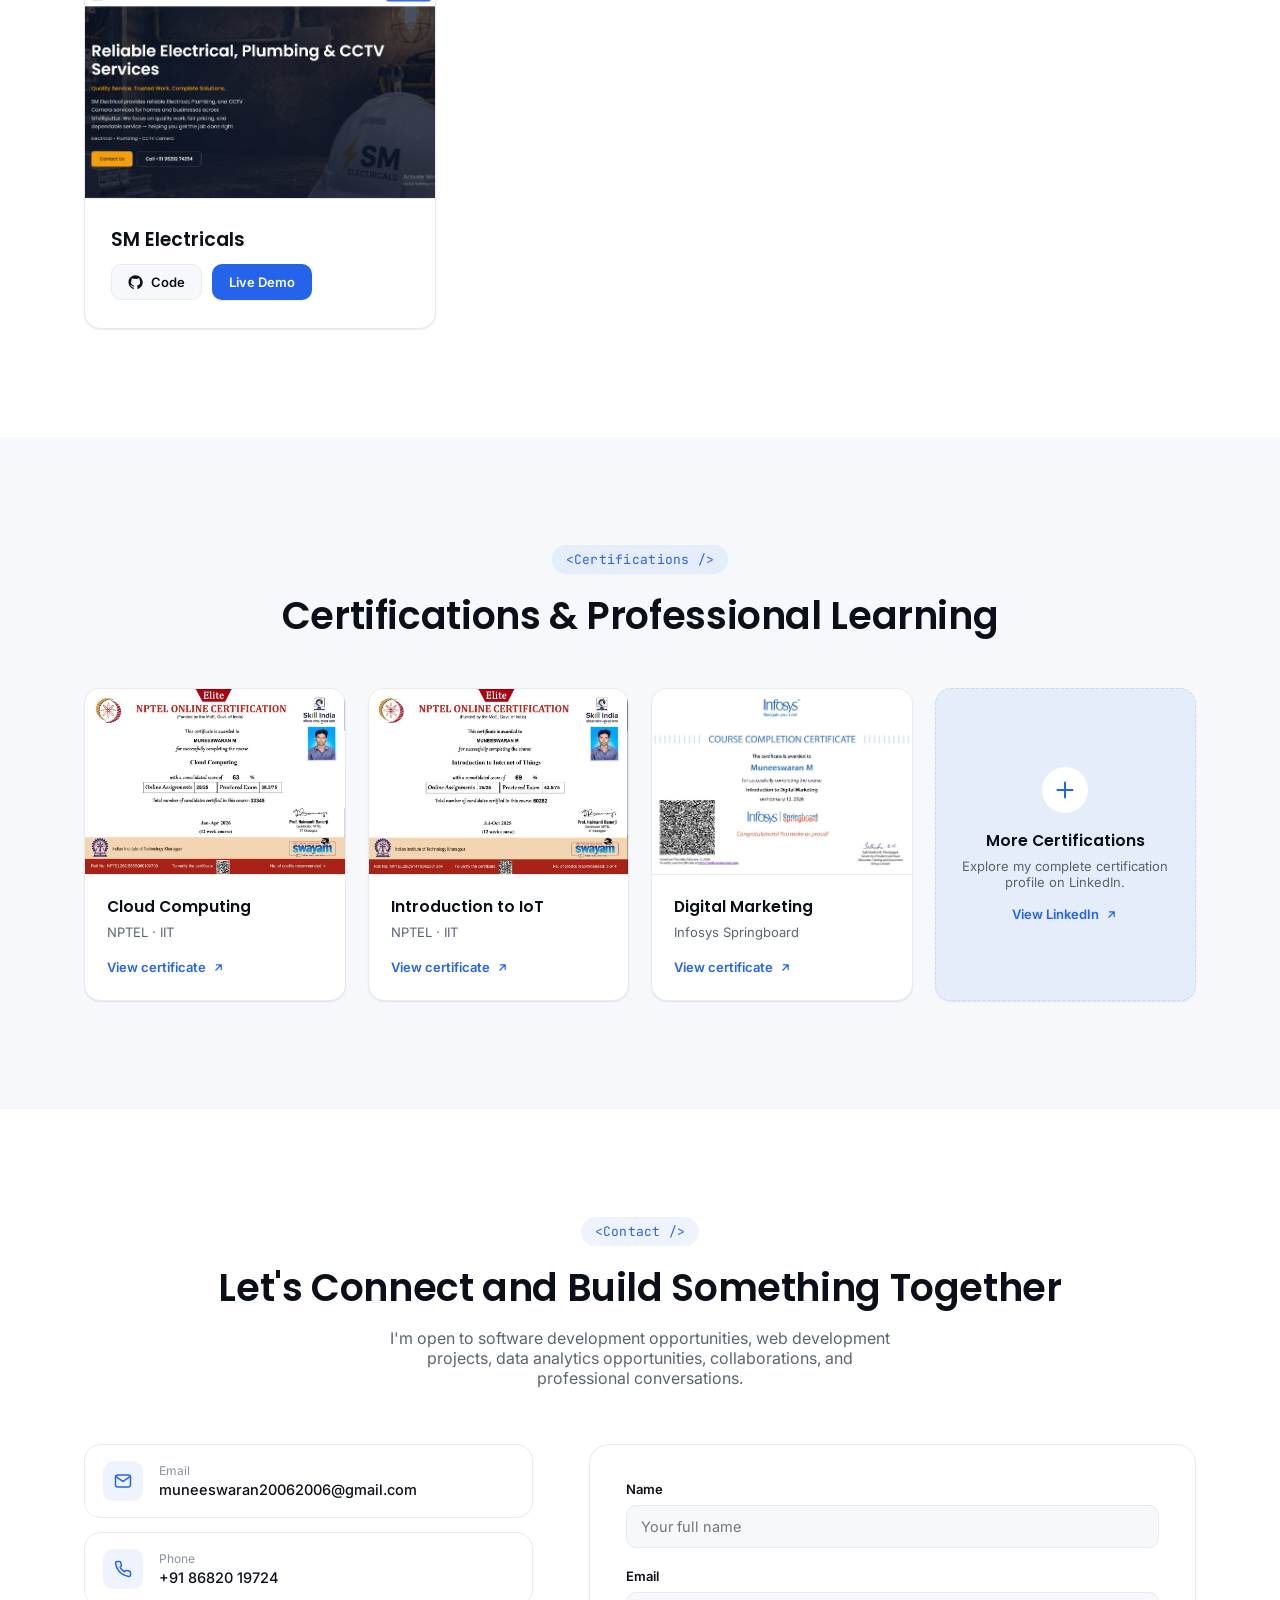
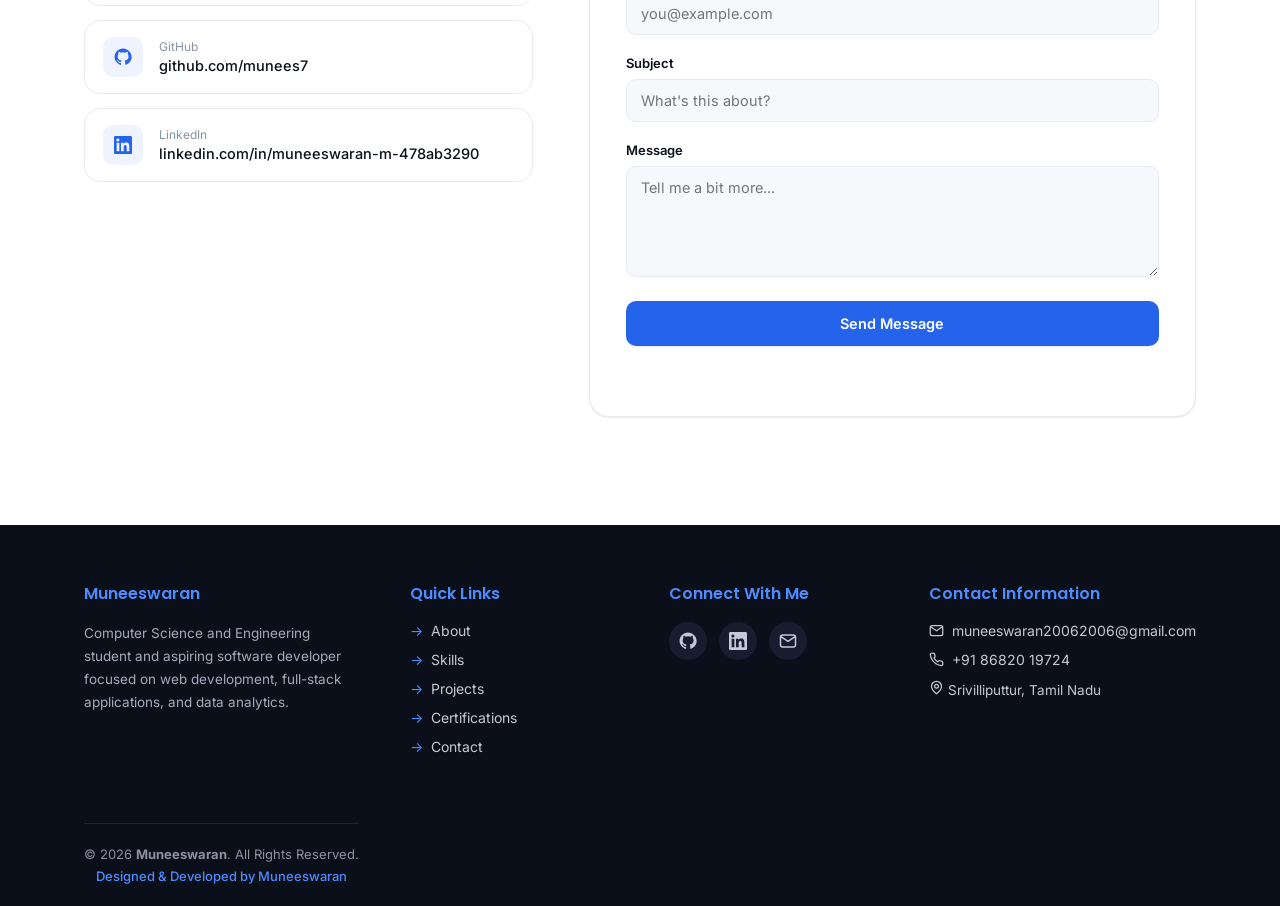
==== commit 37b769db: "Updated website" ====
--- a/portfolio/index.html
+++ b/portfolio/index.html
@@ -424,6 +424,22 @@
                 Code
               </a>
               <a href="https://expensemm.netlify.app/" target="_blank" rel="noopener noreferrer" class="btn btn-primary btn-sm">Live Demo</a>
+            </div>
+          </div>
+        </article>
+
+        <article class="project-card reveal">
+          <div class="project-thumb">
+            <img src="assets/img/electrical.png" alt="Screenshot of the SM Electricals business website" loading="lazy">
+          </div>
+          <div class="project-body">
+            <h3 class="project-title">SM Electricals</h3>
+            <div class="project-links">
+              <a href="https://github.com/munees7/SMElectricals" target="_blank" rel="noopener noreferrer" class="btn btn-ghost btn-sm">
+                <svg width="15" height="15" viewBox="0 0 24 24" fill="currentColor"><path d="M12 .5C5.73.5.75 5.48.75 11.75c0 5.02 3.26 9.27 7.77 10.77.57.1.78-.25.78-.55v-2.15c-3.16.69-3.83-1.34-3.83-1.34-.52-1.32-1.26-1.67-1.26-1.67-1.03-.7.08-.69.08-.69 1.14.08 1.74 1.17 1.74 1.17 1.01 1.73 2.65 1.23 3.29.94.1-.73.4-1.23.72-1.51-2.52-.29-5.17-1.26-5.17-5.6 0-1.24.44-2.25 1.17-3.04-.12-.29-.51-1.45.11-3.02 0 0 .96-.31 3.14 1.16a10.9 10.9 0 0 1 5.72 0c2.18-1.47 3.14-1.16 3.14-1.16.62 1.57.23 2.73.11 3.02.73.79 1.17 1.8 1.17 3.04 0 4.35-2.65 5.31-5.18 5.59.41.35.77 1.04.77 2.1v3.11c0 .3.2.66.79.55 4.5-1.5 7.76-5.75 7.76-10.77C23.25 5.48 18.27.5 12 .5Z"/></svg>
+                Code
+              </a>
+              <a href="https://smelectricals.vercel.app/" target="_blank" rel="noopener noreferrer" class="btn btn-primary btn-sm">Live Demo</a>
             </div>
           </div>
         </article>
